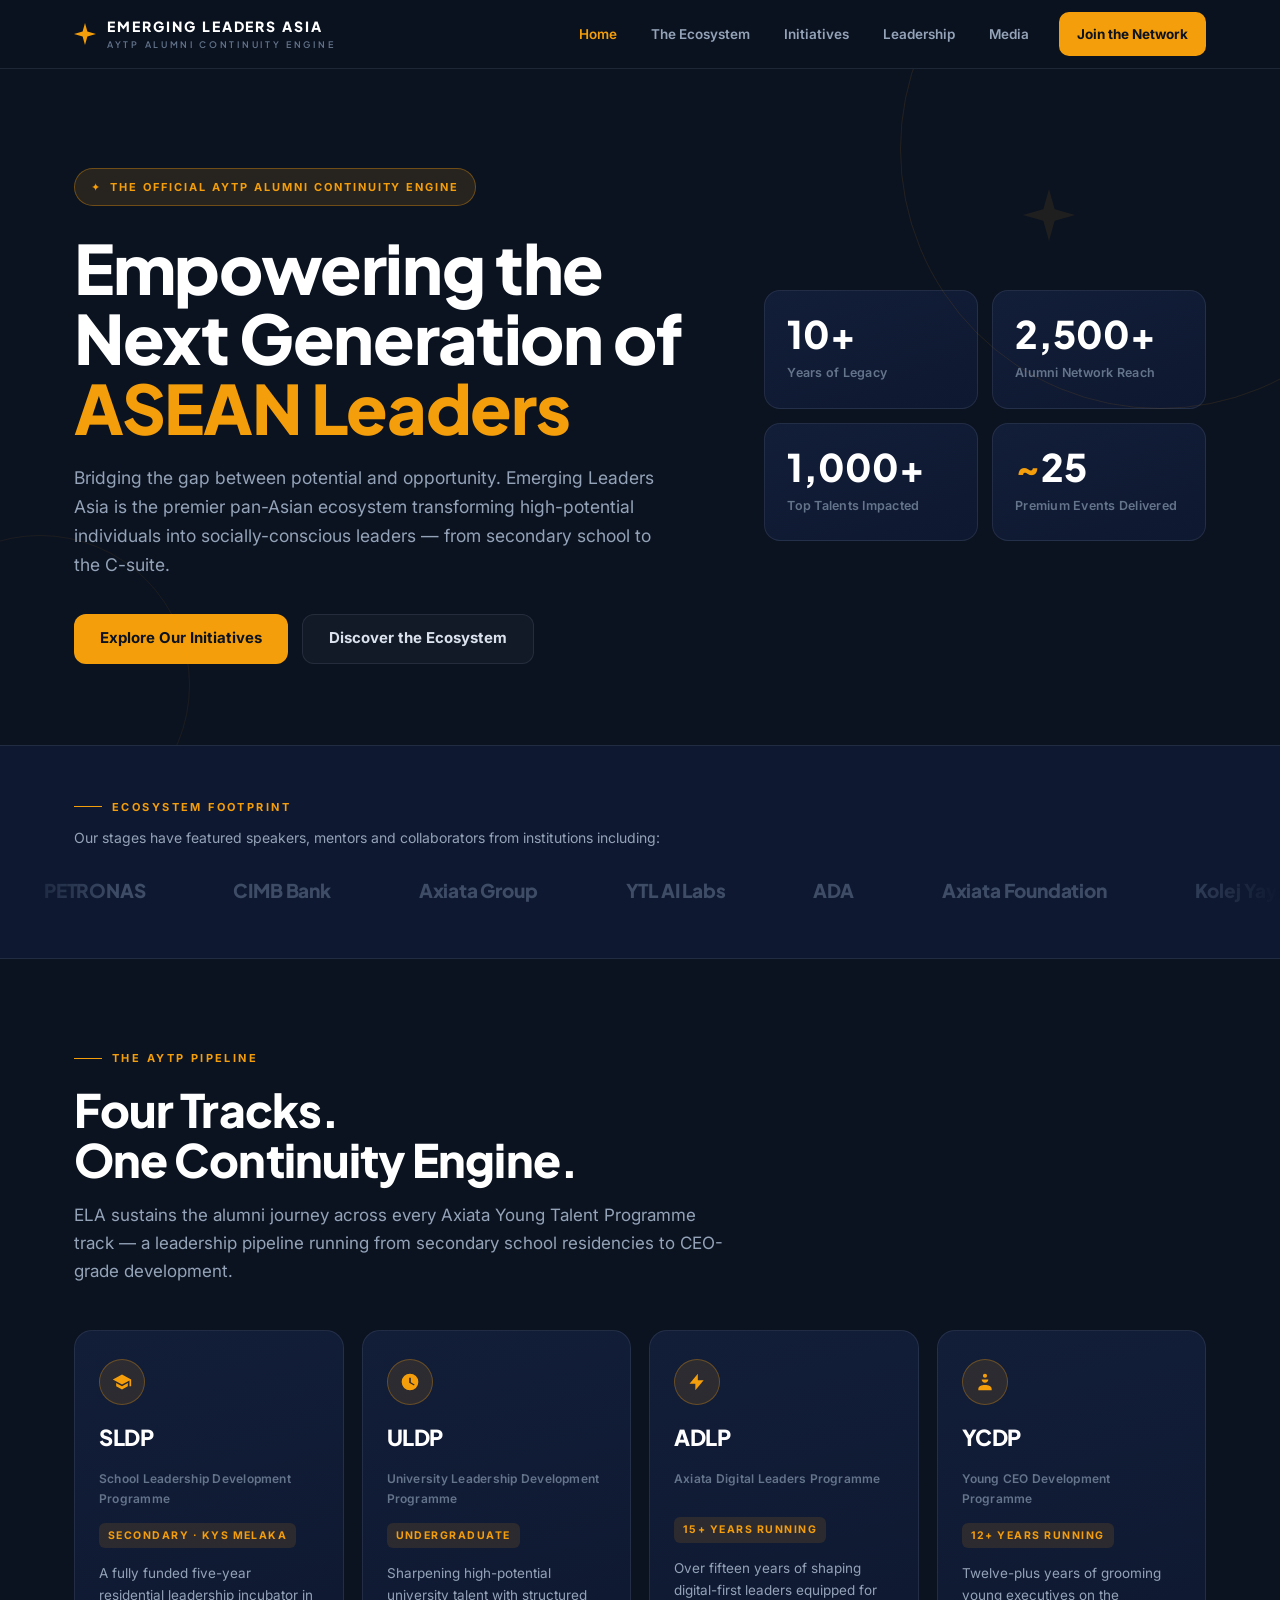
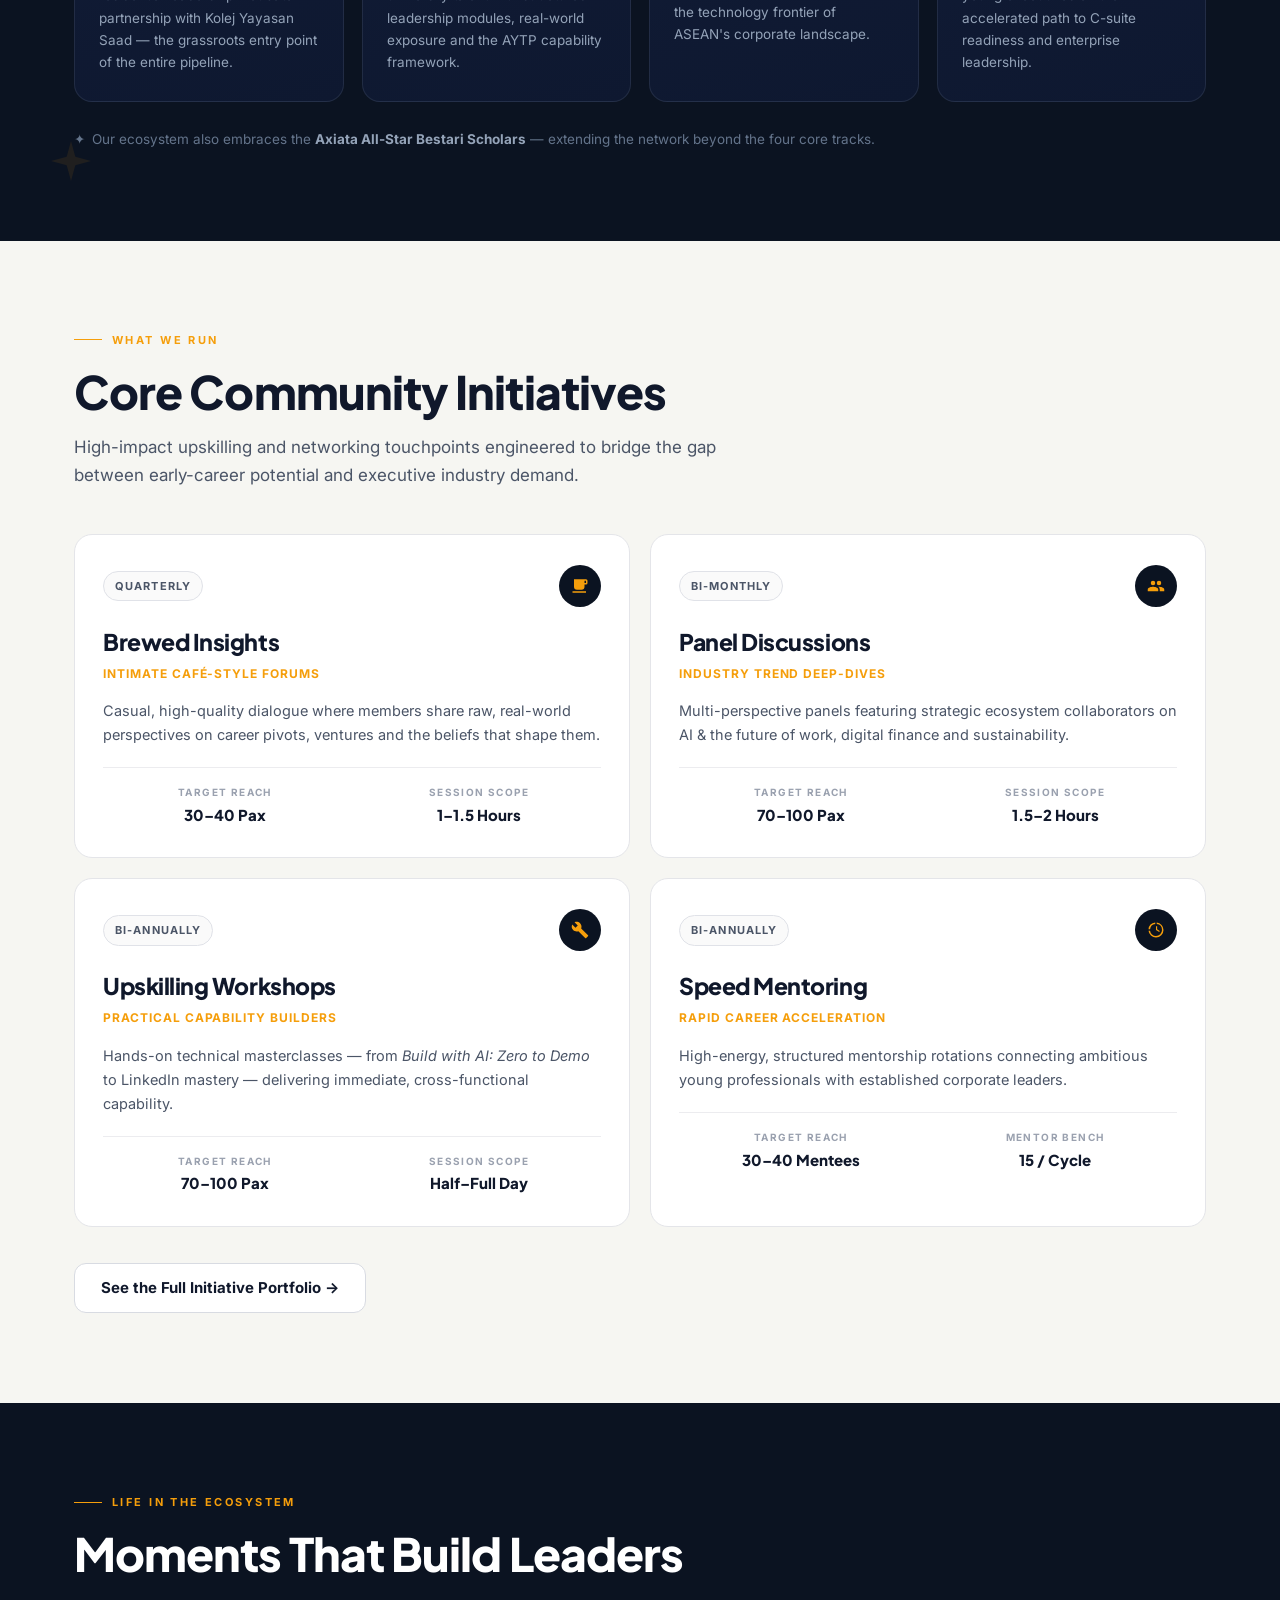
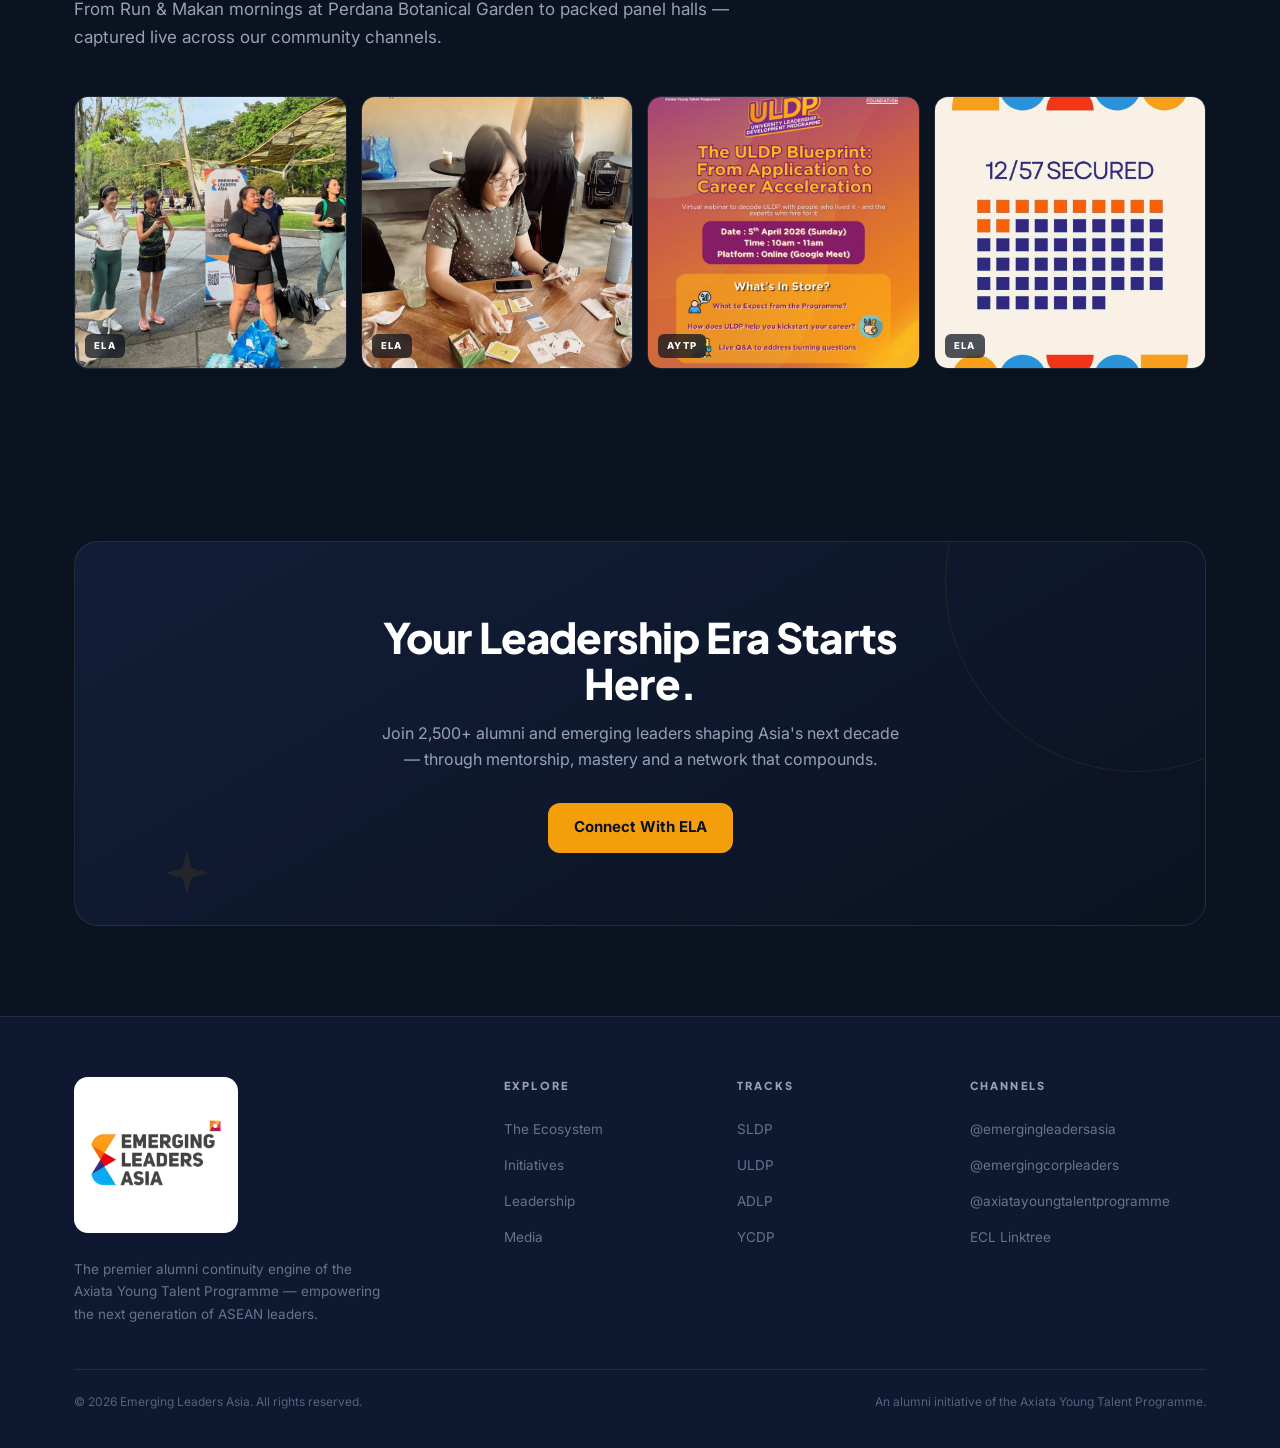
==== index.html @ 60b2c4cc "ELA official website — 5-page static build (home, ecosystem, initiatives, leadership, media) Co-Auth" ====
<!DOCTYPE html>
<html lang="en">
<head>
  <meta charset="UTF-8">
  <meta name="viewport" content="width=device-width, initial-scale=1.0">
  <title>Emerging Leaders Asia — Asia's Ecosystem for Emerging Leaders</title>
  <meta name="description" content="Emerging Leaders Asia (ELA) is the premier alumni continuity engine for the Axiata Young Talent Programme — empowering the next generation of ASEAN leaders.">
  <link rel="icon" href="data:image/svg+xml,%3Csvg xmlns='http://www.w3.org/2000/svg' viewBox='0 0 100 100'%3E%3Crect width='100' height='100' rx='20' fill='%230b1321'/%3E%3Cpath d='M50 14l9 27 27 9-27 9-9 27-9-27-27-9 27-9z' fill='%23f59e0b'/%3E%3C/svg%3E">
  <link rel="preconnect" href="https://fonts.googleapis.com">
  <link rel="preconnect" href="https://fonts.gstatic.com" crossorigin>
  <link href="https://fonts.googleapis.com/css2?family=Plus+Jakarta+Sans:wght@600;700;800&family=Inter:wght@400;500;600;700&display=swap" rel="stylesheet">
  <link rel="stylesheet" href="assets/css/main.css">
</head>
<body>

  <!-- ================= NAV ================= -->
  <header class="nav">
    <div class="shell nav-inner">
      <a class="brand" href="index.html">
        <svg class="star" width="22" height="22" viewBox="0 0 24 24" fill="currentColor" aria-hidden="true"><path d="M12 0l2.6 9.4L24 12l-9.4 2.6L12 24l-2.6-9.4L0 12l9.4-2.6z"/></svg>
        <span>EMERGING LEADERS ASIA<small>AYTP ALUMNI CONTINUITY ENGINE</small></span>
      </a>
      <button class="nav-burger" aria-label="Toggle menu" aria-expanded="false"><span></span><span></span><span></span></button>
      <nav class="nav-links" aria-label="Primary">
        <a href="index.html" class="active" aria-current="page">Home</a>
        <a href="ecosystem.html">The Ecosystem</a>
        <a href="initiatives.html">Initiatives</a>
        <a href="leadership.html">Leadership</a>
        <a href="media.html">Media</a>
        <a class="nav-cta" href="https://www.instagram.com/emergingleadersasia/" target="_blank" rel="noopener">Join the Network</a>
      </nav>
    </div>
  </header>

  <!-- ================= HERO ================= -->
  <section class="hero">
    <div class="motif-round" style="width:520px;height:520px;top:-180px;right:-140px;"></div>
    <div class="motif-round" style="width:300px;height:300px;bottom:-90px;left:-110px;border-color:rgba(245,158,11,.07);"></div>
    <svg class="motif-star" style="top:120px;right:16%;" width="52" height="52" viewBox="0 0 24 24" fill="currentColor" aria-hidden="true"><path d="M12 0l2.6 9.4L24 12l-9.4 2.6L12 24l-2.6-9.4L0 12l9.4-2.6z"/></svg>

    <div class="shell hero-grid">
      <div class="reveal">
        <span class="hero-badge">✦&ensp;The Official AYTP Alumni Continuity Engine</span>
        <h1>Empowering the Next Generation of <em>ASEAN Leaders</em></h1>
        <p>Bridging the gap between potential and opportunity. Emerging Leaders Asia is the premier pan-Asian ecosystem transforming high-potential individuals into socially-conscious leaders — from secondary school to the C-suite.</p>
        <div class="hero-actions">
          <a class="btn btn-amber" href="initiatives.html">Explore Our Initiatives</a>
          <a class="btn btn-ghost" href="ecosystem.html">Discover the Ecosystem</a>
        </div>
      </div>

      <div class="hero-metrics reveal">
        <div class="metric-card">
          <div class="num"><span data-count="10" data-suffix="+">0</span></div>
          <div class="lbl">Years of Legacy</div>
        </div>
        <div class="metric-card">
          <div class="num"><span data-count="2500" data-suffix="+">0</span></div>
          <div class="lbl">Alumni Network Reach</div>
        </div>
        <div class="metric-card">
          <div class="num"><span data-count="1000" data-suffix="+">0</span></div>
          <div class="lbl">Top Talents Impacted</div>
        </div>
        <div class="metric-card">
          <div class="num"><em>~</em><span data-count="25">0</span></div>
          <div class="lbl">Premium Events Delivered</div>
        </div>
      </div>
    </div>
  </section>

  <!-- ================= ECOSYSTEM FOOTPRINT TICKER ================= -->
  <section class="section dark-alt" style="padding:52px 0;">
    <div class="shell" style="margin-bottom:26px;">
      <div class="kicker">Ecosystem Footprint</div>
      <p style="color:var(--mist);font-size:14px;margin-top:10px;">Our stages have featured speakers, mentors and collaborators from institutions including:</p>
    </div>
    <div class="ticker-wrap" aria-hidden="true">
      <ul class="ticker-track">
        <li>PETRONAS</li><li>CIMB Bank</li><li>Axiata Group</li><li>YTL AI Labs</li><li>ADA</li><li>Axiata Foundation</li><li>Kolej Yayasan Saad</li><li>Intel</li>
      </ul>
      <ul class="ticker-track">
        <li>PETRONAS</li><li>CIMB Bank</li><li>Axiata Group</li><li>YTL AI Labs</li><li>ADA</li><li>Axiata Foundation</li><li>Kolej Yayasan Saad</li><li>Intel</li>
      </ul>
    </div>
  </section>

  <!-- ================= TRACKS ================= -->
  <section class="section" id="tracks">
    <svg class="motif-star" style="bottom:60px;left:4%;" width="40" height="40" viewBox="0 0 24 24" fill="currentColor" aria-hidden="true"><path d="M12 0l2.6 9.4L24 12l-9.4 2.6L12 24l-2.6-9.4L0 12l9.4-2.6z"/></svg>
    <div class="shell">
      <div class="section-head reveal">
        <div class="kicker">The AYTP Pipeline</div>
        <h2 class="h-section">Four Tracks.<br>One Continuity Engine.</h2>
        <p class="lede">ELA sustains the alumni journey across every Axiata Young Talent Programme track — a leadership pipeline running from secondary school residencies to CEO-grade development.</p>
      </div>

      <div class="tracks-grid">
        <a class="track-card reveal" href="ecosystem.html#sldp">
          <div class="track-icon"><svg width="20" height="20" viewBox="0 0 24 24" fill="currentColor"><path d="M12 3L1 9l11 6 9-4.91V17h2V9L12 3zM5 13.18v4L12 21l7-3.82v-4L12 17l-7-3.82z"/></svg></div>
          <h3>SLDP</h3>
          <div class="full-name">School Leadership Development Programme</div>
          <span class="tag">Secondary · KYS Melaka</span>
          <p>A fully funded five-year residential leadership incubator in partnership with Kolej Yayasan Saad — the grassroots entry point of the entire pipeline.</p>
        </a>
        <a class="track-card reveal" href="ecosystem.html#uldp">
          <div class="track-icon"><svg width="20" height="20" viewBox="0 0 24 24" fill="currentColor"><path d="M12 2a10 10 0 100 20 10 10 0 000-20zm1 5v5.25l4.5 2.67-.75 1.23L11 13V7h2z"/></svg></div>
          <h3>ULDP</h3>
          <div class="full-name">University Leadership Development Programme</div>
          <span class="tag">Undergraduate</span>
          <p>Sharpening high-potential university talent with structured leadership modules, real-world exposure and the AYTP capability framework.</p>
        </a>
        <a class="track-card reveal" href="ecosystem.html#adlp">
          <div class="track-icon"><svg width="20" height="20" viewBox="0 0 24 24" fill="currentColor"><path d="M13 2L3 14h7v8l10-12h-7l0-8z"/></svg></div>
          <h3>ADLP</h3>
          <div class="full-name">Axiata Digital Leaders Programme</div>
          <span class="tag">15+ Years Running</span>
          <p>Over fifteen years of shaping digital-first leaders equipped for the technology frontier of ASEAN's corporate landscape.</p>
        </a>
        <a class="track-card reveal" href="ecosystem.html#ycdp">
          <div class="track-icon"><svg width="20" height="20" viewBox="0 0 24 24" fill="currentColor"><path d="M12 7a2.5 2.5 0 110-5 2.5 2.5 0 010 5zM4 22v-2c0-2.8 3.6-4.5 8-4.5s8 1.7 8 4.5v2H4zm8-9c-2.2 0-4-1.8-4-4h8c0 2.2-1.8 4-4 4z"/></svg></div>
          <h3>YCDP</h3>
          <div class="full-name">Young CEO Development Programme</div>
          <span class="tag">12+ Years Running</span>
          <p>Twelve-plus years of grooming young executives on the accelerated path to C-suite readiness and enterprise leadership.</p>
        </a>
      </div>

      <p class="reveal" style="margin-top:26px;font-size:13.5px;color:var(--mist-dim);">
        ✦&ensp;Our ecosystem also embraces the <strong style="color:var(--mist);">Axiata All-Star Bestari Scholars</strong> — extending the network beyond the four core tracks.
      </p>
    </div>
  </section>

  <!-- ================= INITIATIVES PREVIEW ================= -->
  <section class="section light">
    <div class="shell">
      <div class="section-head reveal">
        <div class="kicker">What We Run</div>
        <h2 class="h-section">Core Community Initiatives</h2>
        <p class="lede">High-impact upskilling and networking touchpoints engineered to bridge the gap between early-career potential and executive industry demand.</p>
      </div>

      <div class="init-grid">
        <div class="init-card reveal">
          <div class="row">
            <span class="badge">Quarterly</span>
            <span class="init-ic"><svg width="18" height="18" viewBox="0 0 24 24" fill="currentColor"><path d="M2 21h18v-2H2v2zM20 8h-2V5h2v3zm0-5H4v10a4 4 0 004 4h6a4 4 0 004-4v-3h2a2 2 0 002-2V5a2 2 0 00-2-2z"/></svg></span>
          </div>
          <div><h3>Brewed Insights</h3><div class="tagline">Intimate Café-Style Forums</div></div>
          <p>Casual, high-quality dialogue where members share raw, real-world perspectives on career pivots, ventures and the beliefs that shape them.</p>
          <div class="stats"><div><div class="k">Target Reach</div><div class="v">30–40 Pax</div></div><div><div class="k">Session Scope</div><div class="v">1–1.5 Hours</div></div></div>
        </div>

        <div class="init-card reveal">
          <div class="row">
            <span class="badge">Bi-Monthly</span>
            <span class="init-ic"><svg width="18" height="18" viewBox="0 0 24 24" fill="currentColor"><path d="M16 11a3 3 0 100-6 3 3 0 000 6zm-8 0a3 3 0 100-6 3 3 0 000 6zm0 2c-2.33 0-7 1.17-7 3.5V19h14v-2.5c0-2.33-4.67-3.5-7-3.5zm8 0c-.29 0-.62.02-.97.05A4.22 4.22 0 0117 16.5V19h6v-2.5c0-2.33-4.67-3.5-7-3.5z"/></svg></span>
          </div>
          <div><h3>Panel Discussions</h3><div class="tagline">Industry Trend Deep-Dives</div></div>
          <p>Multi-perspective panels featuring strategic ecosystem collaborators on AI &amp; the future of work, digital finance and sustainability.</p>
          <div class="stats"><div><div class="k">Target Reach</div><div class="v">70–100 Pax</div></div><div><div class="k">Session Scope</div><div class="v">1.5–2 Hours</div></div></div>
        </div>

        <div class="init-card reveal">
          <div class="row">
            <span class="badge">Bi-Annually</span>
            <span class="init-ic"><svg width="18" height="18" viewBox="0 0 24 24" fill="currentColor"><path d="M22.7 19l-9.1-9.1c.9-2.3.4-5-1.5-6.9-2-2-5-2.4-7.4-1.3L9 6 6 9 1.6 4.7C.4 7.1.9 10.1 2.9 12.1c1.9 1.9 4.6 2.4 6.9 1.5l9.1 9.1c.4.4 1 .4 1.4 0l2.3-2.3c.5-.4.5-1.1.1-1.4z"/></svg></span>
          </div>
          <div><h3>Upskilling Workshops</h3><div class="tagline">Practical Capability Builders</div></div>
          <p>Hands-on technical masterclasses — from <em>Build with AI: Zero to Demo</em> to LinkedIn mastery — delivering immediate, cross-functional capability.</p>
          <div class="stats"><div><div class="k">Target Reach</div><div class="v">70–100 Pax</div></div><div><div class="k">Session Scope</div><div class="v">Half–Full Day</div></div></div>
        </div>

        <div class="init-card reveal">
          <div class="row">
            <span class="badge">Bi-Annually</span>
            <span class="init-ic"><svg width="18" height="18" viewBox="0 0 24 24" fill="currentColor"><path d="M13 2.05v2.02A8 8 0 0120 12a8 8 0 01-8 8 8 8 0 01-7.95-7H2.03A10 10 0 0012 22a10 10 0 0010-10 10 10 0 00-9-9.95zM11 2.05A10 10 0 002.05 11H4.07A8 8 0 0111 4.07V2.05zM12 7v5l4.25 2.52.77-1.28-3.52-2.09V7H12z"/></svg></span>
          </div>
          <div><h3>Speed Mentoring</h3><div class="tagline">Rapid Career Acceleration</div></div>
          <p>High-energy, structured mentorship rotations connecting ambitious young professionals with established corporate leaders.</p>
          <div class="stats"><div><div class="k">Target Reach</div><div class="v">30–40 Mentees</div></div><div><div class="k">Mentor Bench</div><div class="v">15 / Cycle</div></div></div>
        </div>
      </div>

      <div class="reveal" style="margin-top:36px;">
        <a class="btn btn-ghost" href="initiatives.html">See the Full Initiative Portfolio →</a>
      </div>
    </div>
  </section>

  <!-- ================= LIFE AT ELA / PHOTO STRIP ================= -->
  <section class="section">
    <div class="shell">
      <div class="section-head reveal">
        <div class="kicker">Life in the Ecosystem</div>
        <h2 class="h-section">Moments That Build Leaders</h2>
        <p class="lede">From Run &amp; Makan mornings at Perdana Botanical Garden to packed panel halls — captured live across our community channels.</p>
      </div>
      <div class="photo-grid reveal">
        <button class="photo-cell" onclick="ELA.openPhoto('assets/img/gallery/p02_ela.jpg','ELA Run & Makan at Perdana Botanical Garden, KL')"><img loading="lazy" src="assets/img/gallery/p02_ela.jpg" alt="ELA Run and Makan community event"><span class="ch">ELA</span></button>
        <button class="photo-cell" onclick="ELA.openPhoto('assets/img/gallery/p00_ela.jpg','Brewed Insights — café-style community forum')"><img loading="lazy" src="assets/img/gallery/p00_ela.jpg" alt="ELA community forum"><span class="ch">ELA</span></button>
        <button class="photo-cell" onclick="ELA.openPhoto('assets/img/gallery/p03_aytp.jpg','Axiata Young Talent Programme')"><img loading="lazy" src="assets/img/gallery/p03_aytp.jpg" alt="Axiata Young Talent Programme"><span class="ch">AYTP</span></button>
        <button class="photo-cell" onclick="ELA.openPhoto('assets/img/gallery/p07_ela.jpg','ELA committee recruitment')"><img loading="lazy" src="assets/img/gallery/p07_ela.jpg" alt="ELA committee recruitment"><span class="ch">ELA</span></button>
      </div>
      <div class="reveal" style="margin-top:32px;">
        <a class="btn btn-amber" href="media.html">Open the Media Gallery</a>
      </div>
    </div>
  </section>

  <!-- ================= CTA ================= -->
  <section class="section" style="padding-top:0;">
    <div class="shell">
      <div class="cta-band reveal">
        <div class="motif-round" style="width:380px;height:380px;top:-150px;right:-120px;"></div>
        <svg class="motif-star" style="bottom:30px;left:8%;" width="44" height="44" viewBox="0 0 24 24" fill="currentColor" aria-hidden="true"><path d="M12 0l2.6 9.4L24 12l-9.4 2.6L12 24l-2.6-9.4L0 12l9.4-2.6z"/></svg>
        <h2>Your Leadership Era Starts Here.</h2>
        <p>Join 2,500+ alumni and emerging leaders shaping Asia's next decade — through mentorship, mastery and a network that compounds.</p>
        <a class="btn btn-amber" href="https://www.instagram.com/emergingleadersasia/" target="_blank" rel="noopener">Connect With ELA</a>
      </div>
    </div>
  </section>

  <!-- ================= FOOTER ================= -->
  <footer class="footer">
    <div class="shell">
      <div class="footer-grid">
        <div>
          <span class="logo-chip"><img src="assets/img/ELA-Logo.png" alt="Emerging Leaders Asia logo"></span>
          <p>The premier alumni continuity engine of the Axiata Young Talent Programme — empowering the next generation of ASEAN leaders.</p>
        </div>
        <div>
          <h4>Explore</h4>
          <ul>
            <li><a href="ecosystem.html">The Ecosystem</a></li>
            <li><a href="initiatives.html">Initiatives</a></li>
            <li><a href="leadership.html">Leadership</a></li>
            <li><a href="media.html">Media</a></li>
          </ul>
        </div>
        <div>
          <h4>Tracks</h4>
          <ul>
            <li><a href="ecosystem.html#sldp">SLDP</a></li>
            <li><a href="ecosystem.html#uldp">ULDP</a></li>
            <li><a href="ecosystem.html#adlp">ADLP</a></li>
            <li><a href="ecosystem.html#ycdp">YCDP</a></li>
          </ul>
        </div>
        <div>
          <h4>Channels</h4>
          <ul>
            <li><a href="https://www.instagram.com/emergingleadersasia/" target="_blank" rel="noopener">@emergingleadersasia</a></li>
            <li><a href="https://www.instagram.com/emergingcorpleaders/" target="_blank" rel="noopener">@emergingcorpleaders</a></li>
            <li><a href="https://www.instagram.com/axiatayoungtalentprogramme/" target="_blank" rel="noopener">@axiatayoungtalentprogramme</a></li>
            <li><a href="https://linktr.ee/emergingcorpleaders" target="_blank" rel="noopener">ECL Linktree</a></li>
          </ul>
        </div>
      </div>
      <div class="footer-bottom">
        <span>© 2026 Emerging Leaders Asia. All rights reserved.</span>
        <span>An alumni initiative of the Axiata Young Talent Programme.</span>
      </div>
    </div>
  </footer>

  <script src="assets/js/main.js"></script>
</body>
</html>
---- assets/css/main.css ----
/* ============================================================
   ELA — Emerging Leaders Asia · Design System
   Swiss Minimalist · Deep Navy #0b1321 · Operational Amber #f59e0b
   ============================================================ */

:root {
  --navy: #0b1321;
  --navy-850: #0e1830;
  --navy-800: #121d38;
  --navy-700: #1b2947;
  --navy-line: rgba(148, 163, 184, 0.14);
  --amber: #f59e0b;
  --amber-soft: rgba(245, 158, 11, 0.12);
  --paper: #f6f6f2;
  --white: #ffffff;
  --ink: #10182b;
  --ink-soft: #4b5567;
  --mist: #94a3b8;
  --mist-dim: #64748b;
  --font-display: "Plus Jakarta Sans", "Inter", system-ui, sans-serif;
  --font-body: "Inter", system-ui, -apple-system, sans-serif;
  --ease: cubic-bezier(0.22, 1, 0.36, 1);
  --shell: 1180px;
}

* { margin: 0; padding: 0; box-sizing: border-box; }

html { scroll-behavior: smooth; }

body {
  font-family: var(--font-body);
  background: var(--navy);
  color: #e6eaf2;
  font-size: 16px;
  line-height: 1.65;
  -webkit-font-smoothing: antialiased;
  overflow-x: hidden;
}

img, video { max-width: 100%; display: block; }
a { color: inherit; text-decoration: none; }
ul { list-style: none; }
button { font: inherit; cursor: pointer; border: none; background: none; color: inherit; }

::selection { background: var(--amber); color: var(--navy); }

.shell { max-width: var(--shell); margin: 0 auto; padding: 0 24px; }

/* ---------- typography ---------- */
h1, h2, h3, h4 { font-family: var(--font-display); letter-spacing: -0.02em; }

.kicker {
  font-size: 11px;
  font-weight: 700;
  letter-spacing: 0.22em;
  text-transform: uppercase;
  color: var(--amber);
  display: flex;
  align-items: center;
  gap: 10px;
}
.kicker::before { content: ""; width: 28px; height: 1px; background: var(--amber); }

.h-section {
  font-size: clamp(30px, 4.4vw, 46px);
  font-weight: 800;
  line-height: 1.08;
  color: var(--white);
  margin: 18px 0 16px;
}
.light .h-section { color: var(--ink); }

.lede { color: var(--mist); font-size: 17px; max-width: 60ch; }
.light .lede { color: var(--ink-soft); }

/* ---------- nav ---------- */
.nav {
  position: sticky;
  top: 0;
  z-index: 60;
  background: rgba(11, 19, 33, 0.86);
  backdrop-filter: blur(14px);
  -webkit-backdrop-filter: blur(14px);
  border-bottom: 1px solid var(--navy-line);
}
.nav-inner {
  display: flex;
  align-items: center;
  justify-content: space-between;
  min-height: 68px;
  gap: 24px;
}
.brand {
  display: flex;
  align-items: center;
  gap: 11px;
  min-height: 44px;
  font-family: var(--font-display);
  font-weight: 800;
  font-size: 14px;
  letter-spacing: 0.14em;
  color: var(--white);
}
.brand .star { color: var(--amber); flex-shrink: 0; }
.brand small {
  display: block;
  font-weight: 600;
  font-size: 9px;
  letter-spacing: 0.3em;
  color: var(--mist-dim);
}

.nav-links { display: flex; align-items: center; gap: 6px; }
.nav-links a {
  display: inline-flex;
  align-items: center;
  min-height: 44px;
  padding: 0 14px;
  font-size: 13.5px;
  font-weight: 600;
  color: var(--mist);
  border-radius: 8px;
  transition: color 0.25s var(--ease), background 0.25s var(--ease);
}
.nav-links a:hover { color: var(--white); background: rgba(255, 255, 255, 0.05); }
.nav-links a.active { color: var(--amber); }
.nav-links a.nav-cta {
  margin-left: 10px;
  background: var(--amber);
  color: var(--navy);
  font-weight: 700;
  padding: 0 18px;
  border-radius: 10px;
}
.nav-links a.nav-cta:hover { background: #fbb034; color: var(--navy); }

.nav-burger {
  display: none;
  flex-direction: column;
  justify-content: center;
  gap: 5px;
  width: 44px;
  height: 44px;
  align-items: center;
}
.nav-burger span { width: 20px; height: 2px; background: var(--white); transition: transform 0.3s var(--ease), opacity 0.3s; }

@media (max-width: 900px) {
  .nav-burger { display: flex; }
  .nav-links {
    position: absolute;
    top: 100%;
    left: 0;
    right: 0;
    flex-direction: column;
    align-items: stretch;
    background: var(--navy-850);
    border-bottom: 1px solid var(--navy-line);
    padding: 12px 24px 20px;
    display: none;
  }
  .nav-links.open { display: flex; }
  .nav-links a { min-height: 48px; }
  .nav-links a.nav-cta { margin: 8px 0 0; justify-content: center; }
}

/* ---------- hero ---------- */
.hero {
  position: relative;
  padding: clamp(72px, 11vh, 130px) 0 clamp(56px, 9vh, 110px);
  overflow: hidden;
}
.hero-grid {
  display: grid;
  grid-template-columns: minmax(0, 7fr) minmax(0, 5fr);
  gap: clamp(32px, 6vw, 72px);
  align-items: center;
}
@media (max-width: 900px) { .hero-grid { grid-template-columns: 1fr; } }

.hero-badge {
  display: inline-flex;
  align-items: center;
  gap: 8px;
  border: 1px solid rgba(245, 158, 11, 0.35);
  background: var(--amber-soft);
  color: var(--amber);
  font-size: 11px;
  font-weight: 700;
  letter-spacing: 0.18em;
  text-transform: uppercase;
  padding: 9px 16px;
  border-radius: 999px;
}

.hero h1 {
  font-size: clamp(38px, 6vw, 68px);
  font-weight: 800;
  line-height: 1.03;
  color: var(--white);
  margin: 26px 0 22px;
}
.hero h1 em { font-style: normal; color: var(--amber); }

.hero p { color: var(--mist); font-size: 17.5px; max-width: 54ch; }

.hero-actions { display: flex; flex-wrap: wrap; gap: 14px; margin-top: 34px; }

.btn {
  display: inline-flex;
  align-items: center;
  justify-content: center;
  gap: 8px;
  min-height: 50px;
  padding: 0 26px;
  border-radius: 12px;
  font-weight: 700;
  font-size: 15px;
  transition: transform 0.3s var(--ease), background 0.3s var(--ease), border-color 0.3s var(--ease);
}
.btn:hover { transform: translateY(-2px); }
.btn-amber { background: var(--amber); color: var(--navy); }
.btn-amber:hover { background: #fbb034; }
.btn-ghost { border: 1px solid var(--navy-line); color: #dbe2ee; background: rgba(255, 255, 255, 0.03); }
.btn-ghost:hover { border-color: rgba(245, 158, 11, 0.5); color: var(--white); }
.light .btn-ghost { border-color: #d8dbe2; color: var(--ink); background: var(--white); }

/* hero metrics panel */
.hero-metrics { display: grid; grid-template-columns: 1fr 1fr; gap: 14px; }
.metric-card {
  background: linear-gradient(160deg, var(--navy-800), var(--navy-850));
  border: 1px solid var(--navy-line);
  border-radius: 16px;
  padding: 24px 22px;
  transition: border-color 0.35s var(--ease), transform 0.35s var(--ease);
}
.metric-card:hover { border-color: rgba(245, 158, 11, 0.45); transform: translateY(-3px); }
.metric-card .num {
  font-family: var(--font-display);
  font-size: clamp(28px, 3vw, 38px);
  font-weight: 800;
  color: var(--white);
  line-height: 1;
}
.metric-card .num em { font-style: normal; color: var(--amber); }
.metric-card .lbl { font-size: 12.5px; font-weight: 600; color: var(--mist-dim); margin-top: 10px; letter-spacing: 0.02em; }

/* watermark motifs */
.motif-round {
  position: absolute;
  border-radius: 50%;
  border: 1px solid rgba(245, 158, 11, 0.1);
  pointer-events: none;
}
.motif-star { position: absolute; color: rgba(245, 158, 11, 0.09); pointer-events: none; }

/* ---------- sections ---------- */
.section { position: relative; padding: clamp(64px, 10vh, 112px) 0; }
.section.dark-alt { background: var(--navy-850); border-top: 1px solid var(--navy-line); border-bottom: 1px solid var(--navy-line); }
.section.light { background: var(--paper); color: var(--ink); }

.section-head { max-width: 720px; margin-bottom: clamp(36px, 5vh, 56px); }
.section-head.center { margin-left: auto; margin-right: auto; text-align: center; }
.section-head.center .kicker { justify-content: center; }

/* ---------- track cards ---------- */
.tracks-grid {
  display: grid;
  grid-template-columns: repeat(4, 1fr);
  gap: 18px;
}
@media (max-width: 1000px) { .tracks-grid { grid-template-columns: repeat(2, 1fr); } }
@media (max-width: 560px) { .tracks-grid { grid-template-columns: 1fr; } }

.track-card {
  position: relative;
  background: linear-gradient(165deg, var(--navy-800), var(--navy-850));
  border: 1px solid var(--navy-line);
  border-radius: 18px;
  padding: 28px 24px;
  display: flex;
  flex-direction: column;
  gap: 14px;
  transition: border-color 0.35s var(--ease), transform 0.35s var(--ease);
  overflow: hidden;
}
.track-card:hover { border-color: rgba(245, 158, 11, 0.5); transform: translateY(-4px); }
.track-icon {
  width: 46px;
  height: 46px;
  border-radius: 50%;
  display: grid;
  place-items: center;
  background: var(--amber-soft);
  border: 1px solid rgba(245, 158, 11, 0.3);
  color: var(--amber);
}
.track-card h3 { font-size: 22px; font-weight: 800; color: var(--white); }
.track-card .tag {
  display: inline-block;
  align-self: flex-start;
  font-size: 10.5px;
  font-weight: 700;
  letter-spacing: 0.14em;
  text-transform: uppercase;
  color: var(--amber);
  background: var(--amber-soft);
  border-radius: 6px;
  padding: 4px 9px;
}
.track-card p { font-size: 13.5px; color: var(--mist); }
.track-card .full-name { font-size: 12px; font-weight: 600; color: var(--mist-dim); letter-spacing: 0.02em; min-height: 34px; }

/* ---------- initiative cards ---------- */
.init-grid { display: grid; grid-template-columns: repeat(2, 1fr); gap: 20px; }
@media (max-width: 820px) { .init-grid { grid-template-columns: 1fr; } }

.init-card {
  background: var(--white);
  border: 1px solid #e4e5e9;
  border-radius: 18px;
  padding: 30px 28px;
  display: flex;
  flex-direction: column;
  gap: 16px;
  transition: transform 0.35s var(--ease), box-shadow 0.35s var(--ease);
}
.init-card:hover { transform: translateY(-4px); box-shadow: 0 20px 44px -20px rgba(11, 19, 33, 0.24); }
.init-card .row { display: flex; align-items: center; justify-content: space-between; gap: 12px; }
.init-card .badge {
  font-size: 11px;
  font-weight: 700;
  letter-spacing: 0.1em;
  text-transform: uppercase;
  color: var(--ink-soft);
  border: 1px solid #e0e2e8;
  background: #fafafa;
  padding: 5px 11px;
  border-radius: 999px;
}
.init-card .init-ic {
  width: 42px;
  height: 42px;
  border-radius: 50%;
  display: grid;
  place-items: center;
  background: var(--navy);
  color: var(--amber);
  transition: background 0.3s var(--ease);
}
.init-card h3 { font-size: 23px; font-weight: 800; color: var(--ink); }
.init-card .tagline { font-size: 12px; font-weight: 700; letter-spacing: 0.08em; text-transform: uppercase; color: var(--amber); margin-top: 3px; }
.init-card > p { font-size: 14.5px; color: var(--ink-soft); }
.init-card .topics { display: flex; flex-direction: column; gap: 8px; }
.init-card .topics li { display: flex; gap: 10px; font-size: 13.5px; color: var(--ink); font-weight: 500; }
.init-card .topics li::before { content: "✦"; color: var(--amber); font-size: 11px; margin-top: 2px; }
.init-card .stats { display: grid; grid-template-columns: 1fr 1fr; gap: 10px; border-top: 1px solid #ececef; padding-top: 16px; margin-top: 4px; }
.init-card .stats div { text-align: center; }
.init-card .stats .k { font-size: 10px; font-weight: 700; letter-spacing: 0.14em; text-transform: uppercase; color: #9aa1af; }
.init-card .stats .v { font-family: var(--font-display); font-weight: 800; color: var(--ink); font-size: 15px; margin-top: 2px; }

/* ---------- partner ticker ---------- */
.ticker-wrap {
  overflow: hidden;
  -webkit-mask-image: linear-gradient(to right, transparent 0, #000 120px, #000 calc(100% - 120px), transparent 100%);
  mask-image: linear-gradient(to right, transparent 0, #000 120px, #000 calc(100% - 120px), transparent 100%);
  display: flex;
}
.ticker-track {
  display: flex;
  align-items: center;
  flex-shrink: 0;
  animation: ticker 32s linear infinite;
}
.ticker-track li {
  margin: 0 44px;
  font-family: var(--font-display);
  font-size: 19px;
  font-weight: 800;
  letter-spacing: -0.01em;
  color: #3e4c66;
  white-space: nowrap;
  transition: color 0.3s var(--ease);
  cursor: default;
}
.ticker-track li:hover { color: var(--amber); }
@keyframes ticker { to { transform: translateX(-100%); } }
@media (prefers-reduced-motion: reduce) {
  .ticker-track { animation: none; }
  html { scroll-behavior: auto; }
}

/* ---------- leadership ---------- */
.tabs { display: flex; flex-wrap: wrap; gap: 10px; margin: 30px 0 36px; }
.tab-btn {
  min-height: 44px;
  padding: 0 20px;
  border-radius: 999px;
  border: 1px solid #dcdee4;
  background: var(--white);
  color: var(--ink-soft);
  font-size: 13.5px;
  font-weight: 600;
  transition: all 0.28s var(--ease);
}
.tab-btn:hover { border-color: var(--navy); color: var(--ink); }
.tab-btn.active { background: var(--navy); border-color: var(--navy); color: var(--white); }

.people-grid { display: grid; grid-template-columns: repeat(4, 1fr); gap: 16px; }
@media (max-width: 1000px) { .people-grid { grid-template-columns: repeat(3, 1fr); } }
@media (max-width: 760px) { .people-grid { grid-template-columns: repeat(2, 1fr); } }
@media (max-width: 480px) { .people-grid { grid-template-columns: 1fr; } }

.person-card {
  background: var(--white);
  border: 1px solid #e4e5e9;
  border-radius: 16px;
  padding: 22px 20px;
  transition: transform 0.3s var(--ease), box-shadow 0.3s var(--ease);
}
.person-card:hover { transform: translateY(-3px); box-shadow: 0 16px 34px -18px rgba(11, 19, 33, 0.25); }
.person-card .avatar {
  width: 52px;
  height: 52px;
  border-radius: 50%;
  display: grid;
  place-items: center;
  font-family: var(--font-display);
  font-weight: 800;
  font-size: 19px;
  color: var(--amber);
  background: var(--navy);
  margin-bottom: 16px;
}
.person-card h3 { font-size: 16.5px; font-weight: 800; color: var(--ink); }
.person-card .role { font-size: 13px; font-weight: 600; color: var(--amber); margin-top: 2px; }
.person-card .team {
  font-size: 10.5px;
  font-weight: 700;
  letter-spacing: 0.12em;
  text-transform: uppercase;
  color: #a0a6b3;
  border-top: 1px solid #efeff2;
  margin-top: 14px;
  padding-top: 12px;
}

/* ---------- media / video showcase ---------- */
.filter-bar { display: flex; flex-wrap: wrap; gap: 10px; margin-bottom: 34px; }
.filter-btn {
  min-height: 44px;
  padding: 0 20px;
  border-radius: 999px;
  border: 1px solid var(--navy-line);
  color: var(--mist);
  font-size: 13px;
  font-weight: 700;
  letter-spacing: 0.06em;
  transition: all 0.28s var(--ease);
}
.filter-btn:hover { color: var(--white); border-color: rgba(245, 158, 11, 0.4); }
.filter-btn.active { background: var(--amber); border-color: var(--amber); color: var(--navy); }

.video-grid { display: grid; grid-template-columns: repeat(3, 1fr); gap: 18px; }
@media (max-width: 960px) { .video-grid { grid-template-columns: repeat(2, 1fr); } }
@media (max-width: 600px) { .video-grid { grid-template-columns: 1fr; } }

.video-tile {
  position: relative;
  border-radius: 16px;
  overflow: hidden;
  background: var(--navy-800);
  border: 1px solid var(--navy-line);
  cursor: pointer;
  transition: transform 0.35s var(--ease), border-color 0.35s var(--ease);
  text-align: left;
  padding: 0;
  display: block;
  width: 100%;
}
.video-tile:hover { transform: translateY(-4px); border-color: rgba(245, 158, 11, 0.5); }
.video-tile .thumb { position: relative; aspect-ratio: 4 / 5; overflow: hidden; }
.video-tile .thumb img { width: 100%; height: 100%; object-fit: cover; transition: transform 0.6s var(--ease); }
.video-tile:hover .thumb img { transform: scale(1.045); }
.video-tile .play {
  position: absolute;
  inset: 0;
  display: grid;
  place-items: center;
  background: linear-gradient(180deg, transparent 40%, rgba(11, 19, 33, 0.86));
}
.video-tile .play .ring {
  width: 58px;
  height: 58px;
  border-radius: 50%;
  display: grid;
  place-items: center;
  background: rgba(245, 158, 11, 0.94);
  color: var(--navy);
  transition: transform 0.3s var(--ease);
}
.video-tile:hover .play .ring { transform: scale(1.1); }
.video-tile .meta { padding: 15px 16px 17px; }
.video-tile .meta .chan {
  font-size: 10px;
  font-weight: 800;
  letter-spacing: 0.16em;
  color: var(--amber);
  text-transform: uppercase;
}
.video-tile .meta .cap { font-size: 13px; color: #cfd6e2; margin-top: 6px; line-height: 1.5; display: -webkit-box; -webkit-line-clamp: 2; -webkit-box-orient: vertical; overflow: hidden; }
.video-tile .meta .date { font-size: 11.5px; color: var(--mist-dim); margin-top: 8px; }

/* lightbox */
.lightbox {
  position: fixed;
  inset: 0;
  z-index: 100;
  background: rgba(7, 12, 22, 0.93);
  display: none;
  align-items: center;
  justify-content: center;
  padding: 4vh 4vw;
}
.lightbox.open { display: flex; }
.lightbox video { max-height: 84vh; max-width: min(92vw, 560px); border-radius: 14px; background: #000; }
.lightbox img { max-height: 84vh; max-width: 92vw; border-radius: 14px; }
.lightbox .close {
  position: absolute;
  top: 20px;
  right: 20px;
  width: 48px;
  height: 48px;
  border-radius: 50%;
  background: rgba(255, 255, 255, 0.08);
  color: var(--white);
  font-size: 22px;
  display: grid;
  place-items: center;
  transition: background 0.25s var(--ease);
}
.lightbox .close:hover { background: var(--amber); color: var(--navy); }
.lightbox .lb-cap {
  position: absolute;
  bottom: 18px;
  left: 50%;
  transform: translateX(-50%);
  max-width: min(680px, 88vw);
  text-align: center;
  color: var(--mist);
  font-size: 13px;
}

/* photo gallery */
.photo-grid { display: grid; grid-template-columns: repeat(4, 1fr); gap: 14px; }
@media (max-width: 1000px) { .photo-grid { grid-template-columns: repeat(3, 1fr); } }
@media (max-width: 700px) { .photo-grid { grid-template-columns: repeat(2, 1fr); } }
.photo-cell {
  position: relative;
  border-radius: 14px;
  overflow: hidden;
  aspect-ratio: 1;
  border: 1px solid var(--navy-line);
  cursor: pointer;
  padding: 0;
  display: block;
  width: 100%;
}
.photo-cell img { width: 100%; height: 100%; object-fit: cover; transition: transform 0.55s var(--ease); }
.photo-cell:hover img { transform: scale(1.06); }
.photo-cell .ch {
  position: absolute;
  bottom: 10px;
  left: 10px;
  font-size: 9.5px;
  font-weight: 800;
  letter-spacing: 0.14em;
  color: var(--white);
  background: rgba(11, 19, 33, 0.72);
  padding: 4px 9px;
  border-radius: 6px;
  backdrop-filter: blur(4px);
}

/* ---------- ecosystem page ---------- */
.pipeline { display: grid; grid-template-columns: repeat(3, 1fr); gap: 18px; counter-reset: step; }
@media (max-width: 860px) { .pipeline { grid-template-columns: 1fr; } }
.pipeline-step {
  background: var(--white);
  border: 1px solid #e4e5e9;
  border-radius: 16px;
  padding: 26px 24px;
  counter-increment: step;
}
.pipeline-step::before {
  content: "0" counter(step);
  font-family: var(--font-display);
  font-size: 30px;
  font-weight: 800;
  color: var(--amber);
  display: block;
  margin-bottom: 12px;
}
.pipeline-step h4 { font-size: 17px; color: var(--ink); font-weight: 800; }
.pipeline-step p { font-size: 13.5px; color: var(--ink-soft); margin-top: 8px; }

.feature-split {
  display: grid;
  grid-template-columns: minmax(0, 5fr) minmax(0, 7fr);
  gap: clamp(28px, 5vw, 64px);
  align-items: start;
}
@media (max-width: 900px) { .feature-split { grid-template-columns: 1fr; } }

.check-list { display: flex; flex-direction: column; gap: 14px; }
.check-list li { display: flex; gap: 14px; align-items: flex-start; }
.check-list .ck {
  flex-shrink: 0;
  width: 26px;
  height: 26px;
  border-radius: 50%;
  display: grid;
  place-items: center;
  background: var(--amber-soft);
  color: var(--amber);
  font-size: 12px;
  margin-top: 2px;
}
.light .check-list .ck { background: var(--navy); }
.check-list b { display: block; color: var(--white); font-size: 15px; }
.light .check-list b { color: var(--ink); }
.check-list span.d { font-size: 13.5px; color: var(--mist); }
.light .check-list span.d { color: var(--ink-soft); }

/* ---------- CTA band ---------- */
.cta-band {
  position: relative;
  overflow: hidden;
  background: linear-gradient(150deg, var(--navy-800), var(--navy));
  border: 1px solid var(--navy-line);
  border-radius: 24px;
  padding: clamp(40px, 7vw, 72px);
  text-align: center;
}
.cta-band h2 { font-size: clamp(28px, 4vw, 42px); font-weight: 800; color: var(--white); max-width: 20ch; margin: 0 auto 14px; line-height: 1.1; }
.cta-band p { color: var(--mist); max-width: 52ch; margin: 0 auto 30px; }

/* ---------- footer ---------- */
.footer { border-top: 1px solid var(--navy-line); background: var(--navy-850); padding: 60px 0 36px; }
.footer-grid { display: grid; grid-template-columns: 2fr 1fr 1fr 1.2fr; gap: 36px; }
@media (max-width: 860px) { .footer-grid { grid-template-columns: 1fr 1fr; } }
@media (max-width: 520px) { .footer-grid { grid-template-columns: 1fr; } }
.footer .logo-chip {
  display: inline-block;
  background: var(--white);
  border-radius: 14px;
  padding: 12px 16px;
  margin-bottom: 18px;
}
.footer .logo-chip img { width: 132px; }
.footer p { font-size: 13.5px; color: var(--mist-dim); max-width: 34ch; }
.footer h4 { font-size: 11px; font-weight: 800; letter-spacing: 0.2em; text-transform: uppercase; color: var(--mist); margin-bottom: 16px; }
.footer li a {
  display: inline-flex;
  align-items: center;
  min-height: 36px;
  font-size: 13.5px;
  color: var(--mist-dim);
  transition: color 0.25s var(--ease);
}
.footer li a:hover { color: var(--amber); }
.footer-bottom {
  border-top: 1px solid var(--navy-line);
  margin-top: 44px;
  padding-top: 22px;
  display: flex;
  flex-wrap: wrap;
  gap: 12px;
  justify-content: space-between;
  font-size: 12px;
  color: #55627a;
}

/* ---------- page hero (inner pages) ---------- */
.page-hero { position: relative; padding: clamp(60px, 9vh, 100px) 0 clamp(40px, 6vh, 70px); overflow: hidden; }
.page-hero h1 { font-size: clamp(34px, 5vw, 56px); font-weight: 800; color: var(--white); line-height: 1.05; margin: 18px 0 16px; max-width: 22ch; }
.page-hero p { color: var(--mist); font-size: 17px; max-width: 58ch; }

/* ---------- reveal animation ---------- */
.reveal { opacity: 0; transform: translateY(22px); transition: opacity 0.7s var(--ease), transform 0.7s var(--ease); }
.reveal.in { opacity: 1; transform: none; }
@media (prefers-reduced-motion: reduce) { .reveal { opacity: 1; transform: none; transition: none; } }

/* stat strip */
.stat-strip { display: grid; grid-template-columns: repeat(4, 1fr); gap: 18px; }
@media (max-width: 860px) { .stat-strip { grid-template-columns: repeat(2, 1fr); } }
.stat-strip .cell { border-left: 2px solid var(--amber); padding: 6px 0 6px 20px; }
.stat-strip .num { font-family: var(--font-display); font-size: clamp(30px, 3.6vw, 44px); font-weight: 800; color: var(--white); line-height: 1; }
.light .stat-strip .num { color: var(--ink); }
.stat-strip .lbl { font-size: 12.5px; font-weight: 600; color: var(--mist-dim); margin-top: 8px; }
.light .stat-strip .lbl { color: var(--ink-soft); }
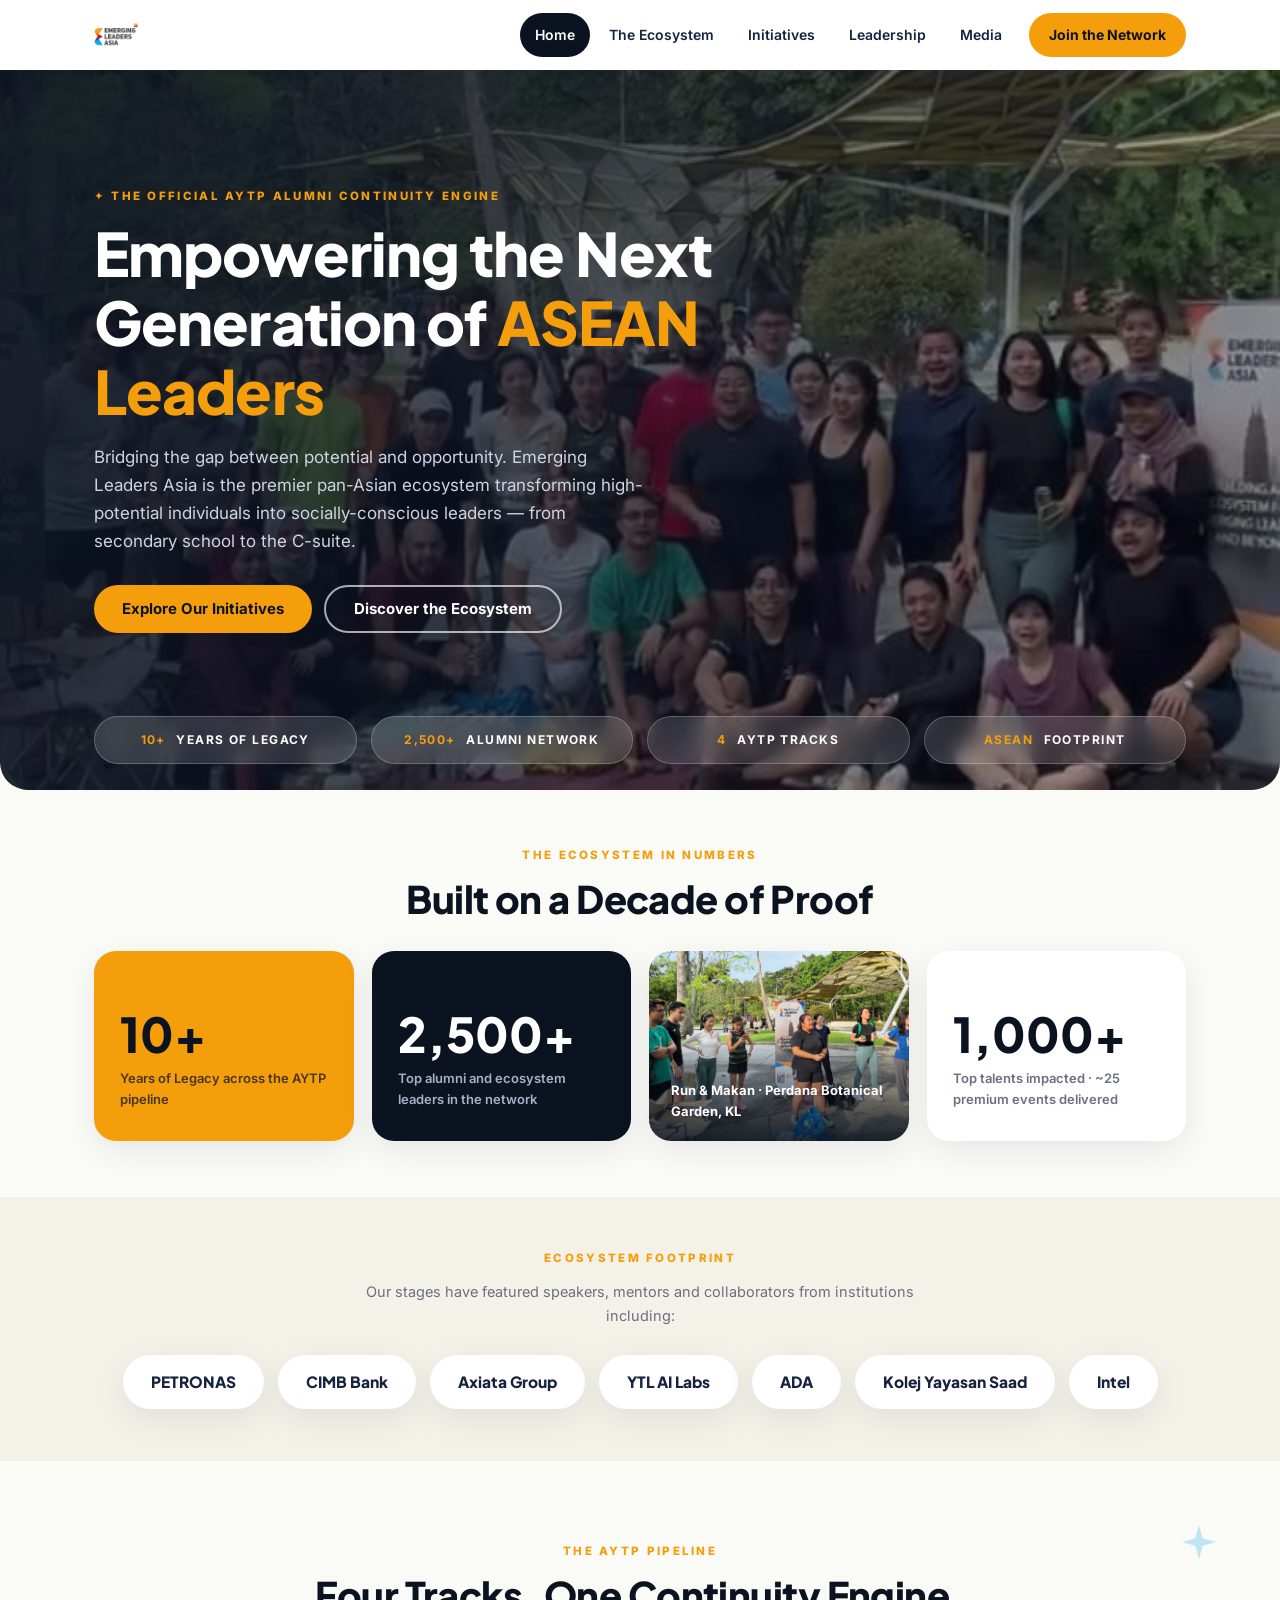
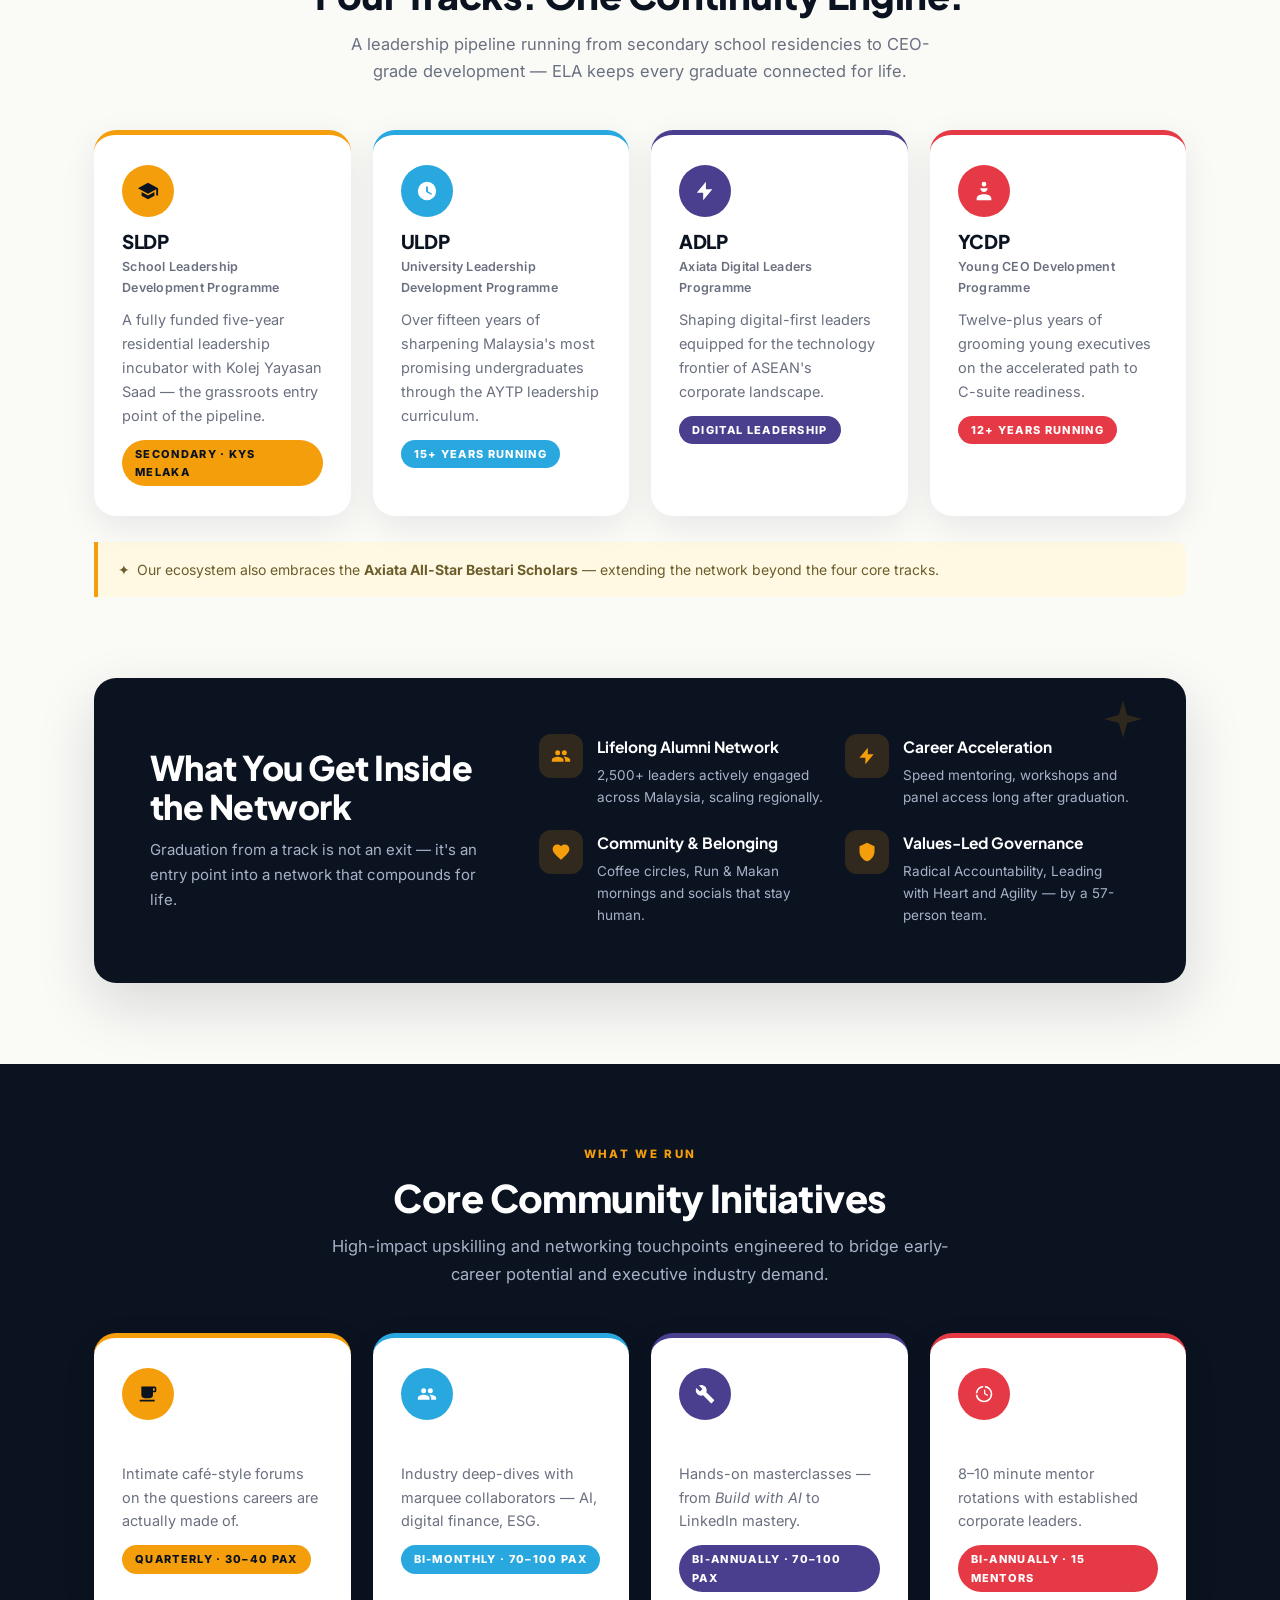
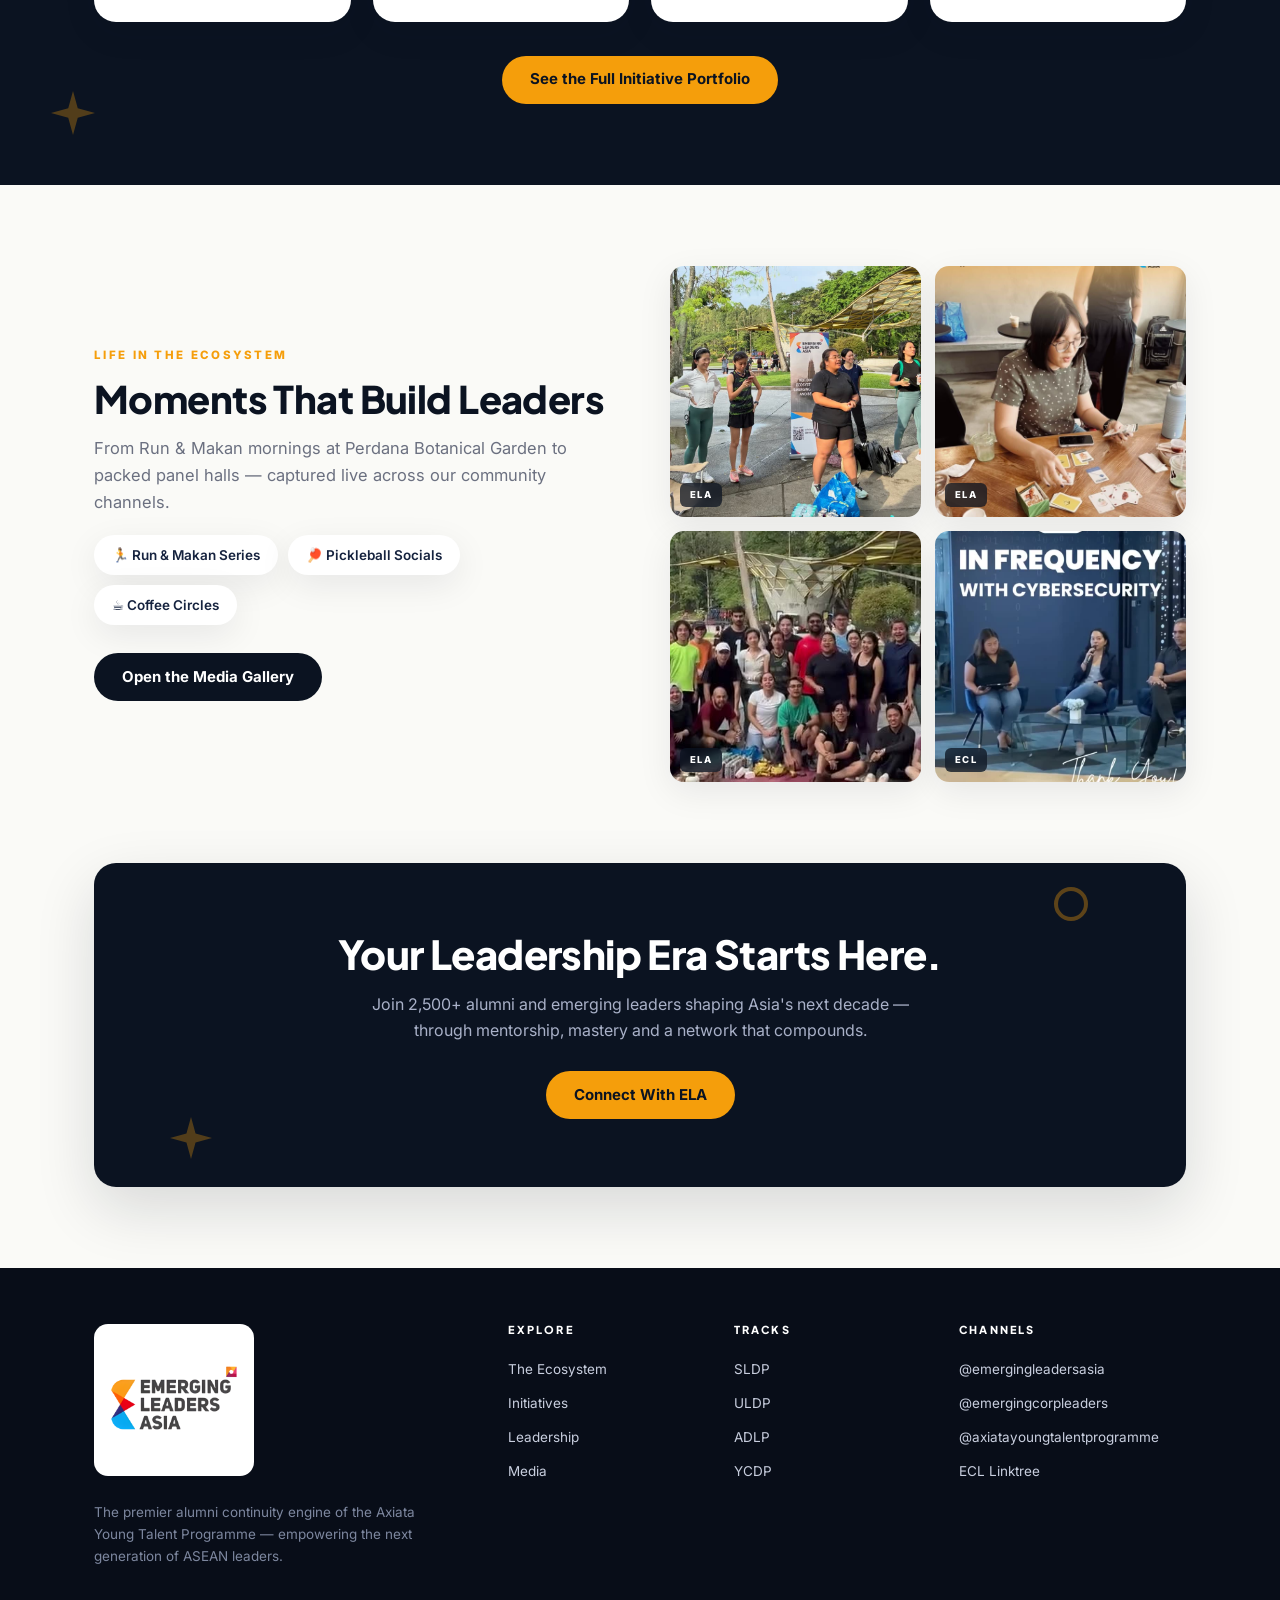
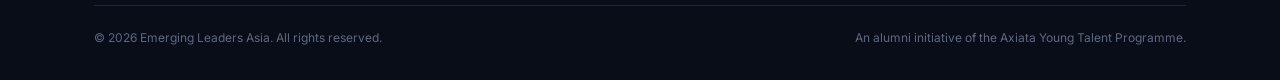
==== commit 9056ec10: "v3 redesign: light theme in ELA web family style, full-bleed photo hero, bento metrics, partner chip" ====
--- a/index.html
+++ b/index.html
@@ -5,11 +5,15 @@
   <meta name="viewport" content="width=device-width, initial-scale=1.0">
   <title>Emerging Leaders Asia — Asia's Ecosystem for Emerging Leaders</title>
   <meta name="description" content="Emerging Leaders Asia (ELA) is the premier alumni continuity engine for the Axiata Young Talent Programme — empowering the next generation of ASEAN leaders.">
+  <meta property="og:title" content="Emerging Leaders Asia — Asia's Ecosystem for Emerging Leaders">
+  <meta property="og:description" content="10+ years of legacy. 2,500+ alumni. The official AYTP alumni continuity engine.">
+  <meta property="og:image" content="https://afsaruddinrusyaidi-prog.github.io/ela-website/assets/img/og-cover.jpg">
+  <meta property="og:type" content="website">
   <link rel="icon" href="data:image/svg+xml,%3Csvg xmlns='http://www.w3.org/2000/svg' viewBox='0 0 100 100'%3E%3Crect width='100' height='100' rx='20' fill='%230b1321'/%3E%3Cpath d='M50 14l9 27 27 9-27 9-9 27-9-27-27-9 27-9z' fill='%23f59e0b'/%3E%3C/svg%3E">
   <link rel="preconnect" href="https://fonts.googleapis.com">
   <link rel="preconnect" href="https://fonts.gstatic.com" crossorigin>
   <link href="https://fonts.googleapis.com/css2?family=Plus+Jakarta+Sans:wght@600;700;800&family=Inter:wght@400;500;600;700&display=swap" rel="stylesheet">
-  <link rel="stylesheet" href="assets/css/main.css">
+  <link rel="stylesheet" href="assets/css/main.css?v=3">
 </head>
 <body>
 
@@ -17,8 +21,7 @@
   <header class="nav">
     <div class="shell nav-inner">
       <a class="brand" href="index.html">
-        <svg class="star" width="22" height="22" viewBox="0 0 24 24" fill="currentColor" aria-hidden="true"><path d="M12 0l2.6 9.4L24 12l-9.4 2.6L12 24l-2.6-9.4L0 12l9.4-2.6z"/></svg>
-        <span>EMERGING LEADERS ASIA<small>AYTP ALUMNI CONTINUITY ENGINE</small></span>
+        <img src="assets/img/ELA-Logo.png" alt="Emerging Leaders Asia — official logo">
       </a>
       <button class="nav-burger" aria-label="Toggle menu" aria-expanded="false"><span></span><span></span><span></span></button>
       <nav class="nav-links" aria-label="Primary">
@@ -32,180 +35,213 @@
     </div>
   </header>
 
-  <!-- ================= HERO ================= -->
-  <section class="hero">
-    <div class="motif-round" style="width:520px;height:520px;top:-180px;right:-140px;"></div>
-    <div class="motif-round" style="width:300px;height:300px;bottom:-90px;left:-110px;border-color:rgba(245,158,11,.07);"></div>
-    <svg class="motif-star" style="top:120px;right:16%;" width="52" height="52" viewBox="0 0 24 24" fill="currentColor" aria-hidden="true"><path d="M12 0l2.6 9.4L24 12l-9.4 2.6L12 24l-2.6-9.4L0 12l9.4-2.6z"/></svg>
-
-    <div class="shell hero-grid">
-      <div class="reveal">
-        <span class="hero-badge">✦&ensp;The Official AYTP Alumni Continuity Engine</span>
-        <h1>Empowering the Next Generation of <em>ASEAN Leaders</em></h1>
-        <p>Bridging the gap between potential and opportunity. Emerging Leaders Asia is the premier pan-Asian ecosystem transforming high-potential individuals into socially-conscious leaders — from secondary school to the C-suite.</p>
-        <div class="hero-actions">
-          <a class="btn btn-amber" href="initiatives.html">Explore Our Initiatives</a>
-          <a class="btn btn-ghost" href="ecosystem.html">Discover the Ecosystem</a>
-        </div>
-      </div>
-
-      <div class="hero-metrics reveal">
-        <div class="metric-card">
+  <!-- ================= HERO (full-bleed photo) ================= -->
+  <div class="hero-full">
+    <div class="bg"><img src="assets/video/v00_ela.jpg" alt="The ELA community at the Run & Makan session, Perdana Botanical Garden KL" fetchpriority="high"></div>
+    <div class="shell">
+      <p class="kicker">✦ The Official AYTP Alumni Continuity Engine</p>
+      <h1>Empowering the Next Generation of <em>ASEAN Leaders</em></h1>
+      <p class="sub">Bridging the gap between potential and opportunity. Emerging Leaders Asia is the premier pan-Asian ecosystem transforming high-potential individuals into socially-conscious leaders — from secondary school to the C-suite.</p>
+      <div class="cta">
+        <a class="btn btn-amber" href="initiatives.html">Explore Our Initiatives</a>
+        <a class="btn btn-ghost" style="color:#fff;border-color:rgba(255,255,255,.65);" href="ecosystem.html">Discover the Ecosystem</a>
+      </div>
+    </div>
+    <div class="hero-chips" aria-hidden="true">
+      <div class="shell">
+        <span><b>10+</b> Years of Legacy</span>
+        <span><b>2,500+</b> Alumni Network</span>
+        <span><b>4</b> AYTP Tracks</span>
+        <span><b>ASEAN</b> Footprint</span>
+      </div>
+    </div>
+  </div>
+
+  <!-- ================= BENTO METRICS ================= -->
+  <section class="section" style="padding-top:56px;padding-bottom:56px;">
+    <div class="shell">
+      <div class="section-head center reveal" style="margin-bottom:30px;">
+        <p class="kicker">The Ecosystem in Numbers</p>
+        <h2 class="h-section">Built on a Decade of Proof</h2>
+      </div>
+      <div class="bento reveal">
+        <div class="cell amber">
           <div class="num"><span data-count="10" data-suffix="+">0</span></div>
-          <div class="lbl">Years of Legacy</div>
-        </div>
-        <div class="metric-card">
+          <div class="lbl">Years of Legacy across the AYTP pipeline</div>
+        </div>
+        <div class="cell navy">
           <div class="num"><span data-count="2500" data-suffix="+">0</span></div>
-          <div class="lbl">Alumni Network Reach</div>
-        </div>
-        <div class="metric-card">
+          <div class="lbl">Top alumni and ecosystem leaders in the network</div>
+        </div>
+        <div class="cell photo">
+          <img loading="lazy" src="assets/img/gallery/p02_ela.jpg" alt="ELA community event at Perdana Botanical Garden">
+          <div class="cap">Run &amp; Makan · Perdana Botanical Garden, KL</div>
+        </div>
+        <div class="cell plain">
           <div class="num"><span data-count="1000" data-suffix="+">0</span></div>
-          <div class="lbl">Top Talents Impacted</div>
-        </div>
-        <div class="metric-card">
-          <div class="num"><em>~</em><span data-count="25">0</span></div>
-          <div class="lbl">Premium Events Delivered</div>
-        </div>
-      </div>
-    </div>
-  </section>
-
-  <!-- ================= ECOSYSTEM FOOTPRINT TICKER ================= -->
-  <section class="section dark-alt" style="padding:52px 0;">
-    <div class="shell" style="margin-bottom:26px;">
-      <div class="kicker">Ecosystem Footprint</div>
-      <p style="color:var(--mist);font-size:14px;margin-top:10px;">Our stages have featured speakers, mentors and collaborators from institutions including:</p>
-    </div>
-    <div class="ticker-wrap" aria-hidden="true">
-      <ul class="ticker-track">
-        <li>PETRONAS</li><li>CIMB Bank</li><li>Axiata Group</li><li>YTL AI Labs</li><li>ADA</li><li>Axiata Foundation</li><li>Kolej Yayasan Saad</li><li>Intel</li>
-      </ul>
-      <ul class="ticker-track">
-        <li>PETRONAS</li><li>CIMB Bank</li><li>Axiata Group</li><li>YTL AI Labs</li><li>ADA</li><li>Axiata Foundation</li><li>Kolej Yayasan Saad</li><li>Intel</li>
-      </ul>
+          <div class="lbl">Top talents impacted · ~25 premium events delivered</div>
+        </div>
+      </div>
+    </div>
+  </section>
+
+  <!-- ================= PARTNERS ================= -->
+  <section class="band" style="padding:52px 0;">
+    <div class="shell center reveal" style="margin-bottom:28px;">
+      <p class="kicker">Ecosystem Footprint</p>
+      <p class="lede" style="font-size:14.5px;">Our stages have featured speakers, mentors and collaborators from institutions including:</p>
+    </div>
+    <div class="shell partner-chips reveal">
+      <span>PETRONAS</span>
+      <span>CIMB Bank</span>
+      <span>Axiata Group</span>
+      <span>YTL AI Labs</span>
+      <span>ADA</span>
+      <span>Kolej Yayasan Saad</span>
+      <span>Intel</span>
     </div>
   </section>
 
   <!-- ================= TRACKS ================= -->
   <section class="section" id="tracks">
-    <svg class="motif-star" style="bottom:60px;left:4%;" width="40" height="40" viewBox="0 0 24 24" fill="currentColor" aria-hidden="true"><path d="M12 0l2.6 9.4L24 12l-9.4 2.6L12 24l-2.6-9.4L0 12l9.4-2.6z"/></svg>
-    <div class="shell">
-      <div class="section-head reveal">
-        <div class="kicker">The AYTP Pipeline</div>
-        <h2 class="h-section">Four Tracks.<br>One Continuity Engine.</h2>
-        <p class="lede">ELA sustains the alumni journey across every Axiata Young Talent Programme track — a leadership pipeline running from secondary school residencies to CEO-grade development.</p>
-      </div>
-
-      <div class="tracks-grid">
-        <a class="track-card reveal" href="ecosystem.html#sldp">
-          <div class="track-icon"><svg width="20" height="20" viewBox="0 0 24 24" fill="currentColor"><path d="M12 3L1 9l11 6 9-4.91V17h2V9L12 3zM5 13.18v4L12 21l7-3.82v-4L12 17l-7-3.82z"/></svg></div>
+    <svg class="geo star-blue" style="top:64px;right:5%;" width="34" height="34" viewBox="0 0 24 24" fill="currentColor" aria-hidden="true"><path d="M12 0l2.6 9.4L24 12l-9.4 2.6L12 24l-2.6-9.4L0 12l9.4-2.6z"/></svg>
+    <div class="shell">
+      <div class="section-head center reveal">
+        <p class="kicker">The AYTP Pipeline</p>
+        <h2 class="h-section">Four Tracks. One Continuity Engine.</h2>
+        <p class="lede">A leadership pipeline running from secondary school residencies to CEO-grade development — ELA keeps every graduate connected for life.</p>
+      </div>
+
+      <div class="grid c4">
+        <a class="card t-amber reveal" href="ecosystem.html#sldp">
+          <div class="icon"><svg width="22" height="22" viewBox="0 0 24 24" fill="currentColor"><path d="M12 3L1 9l11 6 9-4.91V17h2V9L12 3zM5 13.18v4L12 21l7-3.82v-4L12 17l-7-3.82z"/></svg></div>
           <h3>SLDP</h3>
-          <div class="full-name">School Leadership Development Programme</div>
+          <p class="full-name">School Leadership Development Programme</p>
+          <p style="margin-top:10px;">A fully funded five-year residential leadership incubator with Kolej Yayasan Saad — the grassroots entry point of the pipeline.</p>
           <span class="tag">Secondary · KYS Melaka</span>
-          <p>A fully funded five-year residential leadership incubator in partnership with Kolej Yayasan Saad — the grassroots entry point of the entire pipeline.</p>
         </a>
-        <a class="track-card reveal" href="ecosystem.html#uldp">
-          <div class="track-icon"><svg width="20" height="20" viewBox="0 0 24 24" fill="currentColor"><path d="M12 2a10 10 0 100 20 10 10 0 000-20zm1 5v5.25l4.5 2.67-.75 1.23L11 13V7h2z"/></svg></div>
+        <a class="card t-blue reveal" href="ecosystem.html#uldp">
+          <div class="icon"><svg width="22" height="22" viewBox="0 0 24 24" fill="currentColor"><path d="M12 2a10 10 0 100 20 10 10 0 000-20zm1 5v5.25l4.5 2.67-.75 1.23L11 13V7h2z"/></svg></div>
           <h3>ULDP</h3>
-          <div class="full-name">University Leadership Development Programme</div>
-          <span class="tag">Undergraduate</span>
-          <p>Sharpening high-potential university talent with structured leadership modules, real-world exposure and the AYTP capability framework.</p>
+          <p class="full-name">University Leadership Development Programme</p>
+          <p style="margin-top:10px;">Over fifteen years of sharpening Malaysia's most promising undergraduates through the AYTP leadership curriculum.</p>
+          <span class="tag">15+ Years Running</span>
         </a>
-        <a class="track-card reveal" href="ecosystem.html#adlp">
-          <div class="track-icon"><svg width="20" height="20" viewBox="0 0 24 24" fill="currentColor"><path d="M13 2L3 14h7v8l10-12h-7l0-8z"/></svg></div>
+        <a class="card t-purple reveal" href="ecosystem.html#adlp">
+          <div class="icon"><svg width="22" height="22" viewBox="0 0 24 24" fill="currentColor"><path d="M13 2L3 14h7v8l10-12h-7l0-8z"/></svg></div>
           <h3>ADLP</h3>
-          <div class="full-name">Axiata Digital Leaders Programme</div>
-          <span class="tag">15+ Years Running</span>
-          <p>Over fifteen years of shaping digital-first leaders equipped for the technology frontier of ASEAN's corporate landscape.</p>
+          <p class="full-name">Axiata Digital Leaders Programme</p>
+          <p style="margin-top:10px;">Shaping digital-first leaders equipped for the technology frontier of ASEAN's corporate landscape.</p>
+          <span class="tag">Digital Leadership</span>
         </a>
-        <a class="track-card reveal" href="ecosystem.html#ycdp">
-          <div class="track-icon"><svg width="20" height="20" viewBox="0 0 24 24" fill="currentColor"><path d="M12 7a2.5 2.5 0 110-5 2.5 2.5 0 010 5zM4 22v-2c0-2.8 3.6-4.5 8-4.5s8 1.7 8 4.5v2H4zm8-9c-2.2 0-4-1.8-4-4h8c0 2.2-1.8 4-4 4z"/></svg></div>
+        <a class="card t-red reveal" href="ecosystem.html#ycdp">
+          <div class="icon"><svg width="22" height="22" viewBox="0 0 24 24" fill="currentColor"><path d="M12 7a2.5 2.5 0 110-5 2.5 2.5 0 010 5zM4 22v-2c0-2.8 3.6-4.5 8-4.5s8 1.7 8 4.5v2H4zm8-9c-2.2 0-4-1.8-4-4h8c0 2.2-1.8 4-4 4z"/></svg></div>
           <h3>YCDP</h3>
-          <div class="full-name">Young CEO Development Programme</div>
+          <p class="full-name">Young CEO Development Programme</p>
+          <p style="margin-top:10px;">Twelve-plus years of grooming young executives on the accelerated path to C-suite readiness.</p>
           <span class="tag">12+ Years Running</span>
-          <p>Twelve-plus years of grooming young executives on the accelerated path to C-suite readiness and enterprise leadership.</p>
         </a>
       </div>
 
-      <p class="reveal" style="margin-top:26px;font-size:13.5px;color:var(--mist-dim);">
-        ✦&ensp;Our ecosystem also embraces the <strong style="color:var(--mist);">Axiata All-Star Bestari Scholars</strong> — extending the network beyond the four core tracks.
+      <div class="note reveal">
+        ✦&ensp;Our ecosystem also embraces the <strong>Axiata All-Star Bestari Scholars</strong> — extending the network beyond the four core tracks.
+      </div>
+    </div>
+  </section>
+
+  <!-- ================= WHY ELA (feature band) ================= -->
+  <section class="section" style="padding-top:0;">
+    <div class="shell">
+      <div class="features-band reveal">
+        <svg class="geo star" style="top:22px;right:4%;opacity:.5;" width="38" height="38" viewBox="0 0 24 24" fill="currentColor" aria-hidden="true"><path d="M12 0l2.6 9.4L24 12l-9.4 2.6L12 24l-2.6-9.4L0 12l9.4-2.6z"/></svg>
+        <div>
+          <h2>What You Get Inside the Network</h2>
+          <p>Graduation from a track is not an exit — it's an entry point into a network that compounds for life.</p>
+        </div>
+        <div class="items">
+          <div class="item">
+            <span class="ic"><svg width="20" height="20" viewBox="0 0 24 24" fill="currentColor"><path d="M16 11a3 3 0 100-6 3 3 0 000 6zm-8 0a3 3 0 100-6 3 3 0 000 6zm0 2c-2.33 0-7 1.17-7 3.5V19h14v-2.5c0-2.33-4.67-3.5-7-3.5zm8 0c-.29 0-.62.02-.97.05A4.22 4.22 0 0117 16.5V19h6v-2.5c0-2.33-4.67-3.5-7-3.5z"/></svg></span>
+            <div><b>Lifelong Alumni Network</b><p>2,500+ leaders actively engaged across Malaysia, scaling regionally.</p></div>
+          </div>
+          <div class="item">
+            <span class="ic"><svg width="20" height="20" viewBox="0 0 24 24" fill="currentColor"><path d="M13 2L3 14h7v8l10-12h-7l0-8z"/></svg></span>
+            <div><b>Career Acceleration</b><p>Speed mentoring, workshops and panel access long after graduation.</p></div>
+          </div>
+          <div class="item">
+            <span class="ic"><svg width="20" height="20" viewBox="0 0 24 24" fill="currentColor"><path d="M12 21.35l-1.45-1.32C5.4 15.36 2 12.28 2 8.5 2 5.42 4.42 3 7.5 3c1.74 0 3.41.81 4.5 2.09C13.09 3.81 14.76 3 16.5 3 19.58 3 22 5.42 22 8.5c0 3.78-3.4 6.86-8.55 11.54L12 21.35z"/></svg></span>
+            <div><b>Community &amp; Belonging</b><p>Coffee circles, Run &amp; Makan mornings and socials that stay human.</p></div>
+          </div>
+          <div class="item">
+            <span class="ic"><svg width="20" height="20" viewBox="0 0 24 24" fill="currentColor"><path d="M12 1L3 5v6c0 5.55 3.84 10.74 9 12 5.16-1.26 9-6.45 9-12V5l-9-4z"/></svg></span>
+            <div><b>Values-Led Governance</b><p>Radical Accountability, Leading with Heart and Agility — by a 57-person team.</p></div>
+          </div>
+        </div>
+      </div>
+    </div>
+  </section>
+
+  <!-- ================= INITIATIVES PREVIEW (deep band) ================= -->
+  <section class="section band-deep">
+    <svg class="geo star" style="bottom:50px;left:4%;" width="44" height="44" viewBox="0 0 24 24" fill="currentColor" aria-hidden="true"><path d="M12 0l2.6 9.4L24 12l-9.4 2.6L12 24l-2.6-9.4L0 12l9.4-2.6z"/></svg>
+    <div class="shell">
+      <div class="section-head center reveal">
+        <p class="kicker">What We Run</p>
+        <h2 class="h-section">Core Community Initiatives</h2>
+        <p class="lede">High-impact upskilling and networking touchpoints engineered to bridge early-career potential and executive industry demand.</p>
+      </div>
+
+      <div class="grid c4">
+        <div class="card t-amber reveal">
+          <div class="icon"><svg width="20" height="20" viewBox="0 0 24 24" fill="currentColor"><path d="M2 21h18v-2H2v2zM20 8h-2V5h2v3zm0-5H4v10a4 4 0 004 4h6a4 4 0 004-4v-3h2a2 2 0 002-2V5a2 2 0 00-2-2z"/></svg></div>
+          <h3>Brewed Insights</h3>
+          <p>Intimate café-style forums on the questions careers are actually made of.</p>
+          <span class="tag">Quarterly · 30–40 Pax</span>
+        </div>
+        <div class="card t-blue reveal">
+          <div class="icon"><svg width="20" height="20" viewBox="0 0 24 24" fill="currentColor"><path d="M16 11a3 3 0 100-6 3 3 0 000 6zm-8 0a3 3 0 100-6 3 3 0 000 6zm0 2c-2.33 0-7 1.17-7 3.5V19h14v-2.5c0-2.33-4.67-3.5-7-3.5zm8 0c-.29 0-.62.02-.97.05A4.22 4.22 0 0117 16.5V19h6v-2.5c0-2.33-4.67-3.5-7-3.5z"/></svg></div>
+          <h3>Panel Discussions</h3>
+          <p>Industry deep-dives with marquee collaborators — AI, digital finance, ESG.</p>
+          <span class="tag">Bi-Monthly · 70–100 Pax</span>
+        </div>
+        <div class="card t-purple reveal">
+          <div class="icon"><svg width="20" height="20" viewBox="0 0 24 24" fill="currentColor"><path d="M22.7 19l-9.1-9.1c.9-2.3.4-5-1.5-6.9-2-2-5-2.4-7.4-1.3L9 6 6 9 1.6 4.7C.4 7.1.9 10.1 2.9 12.1c1.9 1.9 4.6 2.4 6.9 1.5l9.1 9.1c.4.4 1 .4 1.4 0l2.3-2.3c.5-.4.5-1.1.1-1.4z"/></svg></div>
+          <h3>Upskilling Workshops</h3>
+          <p>Hands-on masterclasses — from <em>Build with AI</em> to LinkedIn mastery.</p>
+          <span class="tag">Bi-Annually · 70–100 Pax</span>
+        </div>
+        <div class="card t-red reveal">
+          <div class="icon"><svg width="20" height="20" viewBox="0 0 24 24" fill="currentColor"><path d="M13 2.05v2.02A8 8 0 0120 12a8 8 0 01-8 8 8 8 0 01-7.95-7H2.03A10 10 0 0012 22a10 10 0 0010-10 10 10 0 00-9-9.95zM11 2.05A10 10 0 002.05 11H4.07A8 8 0 0111 4.07V2.05zM12 7v5l4.25 2.52.77-1.28-3.52-2.09V7H12z"/></svg></div>
+          <h3>Speed Mentoring</h3>
+          <p>8–10 minute mentor rotations with established corporate leaders.</p>
+          <span class="tag">Bi-Annually · 15 Mentors</span>
+        </div>
+      </div>
+
+      <p class="center reveal" style="margin-top:34px;">
+        <a class="btn btn-amber" href="initiatives.html">See the Full Initiative Portfolio</a>
       </p>
     </div>
   </section>
 
-  <!-- ================= INITIATIVES PREVIEW ================= -->
-  <section class="section light">
-    <div class="shell">
-      <div class="section-head reveal">
-        <div class="kicker">What We Run</div>
-        <h2 class="h-section">Core Community Initiatives</h2>
-        <p class="lede">High-impact upskilling and networking touchpoints engineered to bridge the gap between early-career potential and executive industry demand.</p>
-      </div>
-
-      <div class="init-grid">
-        <div class="init-card reveal">
-          <div class="row">
-            <span class="badge">Quarterly</span>
-            <span class="init-ic"><svg width="18" height="18" viewBox="0 0 24 24" fill="currentColor"><path d="M2 21h18v-2H2v2zM20 8h-2V5h2v3zm0-5H4v10a4 4 0 004 4h6a4 4 0 004-4v-3h2a2 2 0 002-2V5a2 2 0 00-2-2z"/></svg></span>
-          </div>
-          <div><h3>Brewed Insights</h3><div class="tagline">Intimate Café-Style Forums</div></div>
-          <p>Casual, high-quality dialogue where members share raw, real-world perspectives on career pivots, ventures and the beliefs that shape them.</p>
-          <div class="stats"><div><div class="k">Target Reach</div><div class="v">30–40 Pax</div></div><div><div class="k">Session Scope</div><div class="v">1–1.5 Hours</div></div></div>
-        </div>
-
-        <div class="init-card reveal">
-          <div class="row">
-            <span class="badge">Bi-Monthly</span>
-            <span class="init-ic"><svg width="18" height="18" viewBox="0 0 24 24" fill="currentColor"><path d="M16 11a3 3 0 100-6 3 3 0 000 6zm-8 0a3 3 0 100-6 3 3 0 000 6zm0 2c-2.33 0-7 1.17-7 3.5V19h14v-2.5c0-2.33-4.67-3.5-7-3.5zm8 0c-.29 0-.62.02-.97.05A4.22 4.22 0 0117 16.5V19h6v-2.5c0-2.33-4.67-3.5-7-3.5z"/></svg></span>
-          </div>
-          <div><h3>Panel Discussions</h3><div class="tagline">Industry Trend Deep-Dives</div></div>
-          <p>Multi-perspective panels featuring strategic ecosystem collaborators on AI &amp; the future of work, digital finance and sustainability.</p>
-          <div class="stats"><div><div class="k">Target Reach</div><div class="v">70–100 Pax</div></div><div><div class="k">Session Scope</div><div class="v">1.5–2 Hours</div></div></div>
-        </div>
-
-        <div class="init-card reveal">
-          <div class="row">
-            <span class="badge">Bi-Annually</span>
-            <span class="init-ic"><svg width="18" height="18" viewBox="0 0 24 24" fill="currentColor"><path d="M22.7 19l-9.1-9.1c.9-2.3.4-5-1.5-6.9-2-2-5-2.4-7.4-1.3L9 6 6 9 1.6 4.7C.4 7.1.9 10.1 2.9 12.1c1.9 1.9 4.6 2.4 6.9 1.5l9.1 9.1c.4.4 1 .4 1.4 0l2.3-2.3c.5-.4.5-1.1.1-1.4z"/></svg></span>
-          </div>
-          <div><h3>Upskilling Workshops</h3><div class="tagline">Practical Capability Builders</div></div>
-          <p>Hands-on technical masterclasses — from <em>Build with AI: Zero to Demo</em> to LinkedIn mastery — delivering immediate, cross-functional capability.</p>
-          <div class="stats"><div><div class="k">Target Reach</div><div class="v">70–100 Pax</div></div><div><div class="k">Session Scope</div><div class="v">Half–Full Day</div></div></div>
-        </div>
-
-        <div class="init-card reveal">
-          <div class="row">
-            <span class="badge">Bi-Annually</span>
-            <span class="init-ic"><svg width="18" height="18" viewBox="0 0 24 24" fill="currentColor"><path d="M13 2.05v2.02A8 8 0 0120 12a8 8 0 01-8 8 8 8 0 01-7.95-7H2.03A10 10 0 0012 22a10 10 0 0010-10 10 10 0 00-9-9.95zM11 2.05A10 10 0 002.05 11H4.07A8 8 0 0111 4.07V2.05zM12 7v5l4.25 2.52.77-1.28-3.52-2.09V7H12z"/></svg></span>
-          </div>
-          <div><h3>Speed Mentoring</h3><div class="tagline">Rapid Career Acceleration</div></div>
-          <p>High-energy, structured mentorship rotations connecting ambitious young professionals with established corporate leaders.</p>
-          <div class="stats"><div><div class="k">Target Reach</div><div class="v">30–40 Mentees</div></div><div><div class="k">Mentor Bench</div><div class="v">15 / Cycle</div></div></div>
-        </div>
-      </div>
-
-      <div class="reveal" style="margin-top:36px;">
-        <a class="btn btn-ghost" href="initiatives.html">See the Full Initiative Portfolio →</a>
-      </div>
-    </div>
-  </section>
-
-  <!-- ================= LIFE AT ELA / PHOTO STRIP ================= -->
+  <!-- ================= LIFE AT ELA ================= -->
   <section class="section">
-    <div class="shell">
-      <div class="section-head reveal">
-        <div class="kicker">Life in the Ecosystem</div>
+    <div class="shell feature-split even">
+      <div class="reveal">
+        <p class="kicker">Life in the Ecosystem</p>
         <h2 class="h-section">Moments That Build Leaders</h2>
         <p class="lede">From Run &amp; Makan mornings at Perdana Botanical Garden to packed panel halls — captured live across our community channels.</p>
-      </div>
-      <div class="photo-grid reveal">
+        <div class="pill-row">
+          <span>🏃 Run &amp; Makan Series</span>
+          <span>🏓 Pickleball Socials</span>
+          <span>☕ Coffee Circles</span>
+        </div>
+        <p style="margin-top:28px;"><a class="btn btn-navy" href="media.html">Open the Media Gallery</a></p>
+      </div>
+      <div class="photo-grid reveal" style="grid-template-columns:repeat(2,1fr);">
         <button class="photo-cell" onclick="ELA.openPhoto('assets/img/gallery/p02_ela.jpg','ELA Run & Makan at Perdana Botanical Garden, KL')"><img loading="lazy" src="assets/img/gallery/p02_ela.jpg" alt="ELA Run and Makan community event"><span class="ch">ELA</span></button>
-        <button class="photo-cell" onclick="ELA.openPhoto('assets/img/gallery/p00_ela.jpg','Brewed Insights — café-style community forum')"><img loading="lazy" src="assets/img/gallery/p00_ela.jpg" alt="ELA community forum"><span class="ch">ELA</span></button>
-        <button class="photo-cell" onclick="ELA.openPhoto('assets/img/gallery/p03_aytp.jpg','Axiata Young Talent Programme')"><img loading="lazy" src="assets/img/gallery/p03_aytp.jpg" alt="Axiata Young Talent Programme"><span class="ch">AYTP</span></button>
-        <button class="photo-cell" onclick="ELA.openPhoto('assets/img/gallery/p07_ela.jpg','ELA committee recruitment')"><img loading="lazy" src="assets/img/gallery/p07_ela.jpg" alt="ELA committee recruitment"><span class="ch">ELA</span></button>
-      </div>
-      <div class="reveal" style="margin-top:32px;">
-        <a class="btn btn-amber" href="media.html">Open the Media Gallery</a>
+        <button class="photo-cell" onclick="ELA.openPhoto('assets/img/gallery/p00_ela.jpg','Coffee Circle — café-style community forum')"><img loading="lazy" src="assets/img/gallery/p00_ela.jpg" alt="ELA Coffee Circle forum"><span class="ch">ELA</span></button>
+        <button class="photo-cell" onclick="ELA.openPhoto('assets/video/v00_ela.jpg','The ELA community at Run & Makan')"><img loading="lazy" src="assets/video/v00_ela.jpg" alt="ELA community group photo"><span class="ch">ELA</span></button>
+        <button class="photo-cell" onclick="ELA.openPhoto('assets/video/v06_ela.jpg','In Frequency — cybersecurity panel')"><img loading="lazy" src="assets/video/v06_ela.jpg" alt="ECL panel discussion"><span class="ch">ECL</span></button>
       </div>
     </div>
   </section>
@@ -214,8 +250,8 @@
   <section class="section" style="padding-top:0;">
     <div class="shell">
       <div class="cta-band reveal">
-        <div class="motif-round" style="width:380px;height:380px;top:-150px;right:-120px;"></div>
-        <svg class="motif-star" style="bottom:30px;left:8%;" width="44" height="44" viewBox="0 0 24 24" fill="currentColor" aria-hidden="true"><path d="M12 0l2.6 9.4L24 12l-9.4 2.6L12 24l-2.6-9.4L0 12l9.4-2.6z"/></svg>
+        <svg class="geo star" style="bottom:28px;left:7%;" width="42" height="42" viewBox="0 0 24 24" fill="currentColor" aria-hidden="true"><path d="M12 0l2.6 9.4L24 12l-9.4 2.6L12 24l-2.6-9.4L0 12l9.4-2.6z"/></svg>
+        <span class="geo ring" style="top:24px;right:9%;width:34px;height:34px;border-color:rgba(245,158,11,.35);" aria-hidden="true"></span>
         <h2>Your Leadership Era Starts Here.</h2>
         <p>Join 2,500+ alumni and emerging leaders shaping Asia's next decade — through mentorship, mastery and a network that compounds.</p>
         <a class="btn btn-amber" href="https://www.instagram.com/emergingleadersasia/" target="_blank" rel="noopener">Connect With ELA</a>
--- a/assets/css/main.css
+++ b/assets/css/main.css
@@ -1,151 +1,124 @@
 /* ============================================================
-   ELA — Emerging Leaders Asia · Design System
-   Swiss Minimalist · Deep Navy #0b1321 · Operational Amber #f59e0b
+   ELA — Emerging Leaders Asia · Design System v2
+   Light warm theme in the ELA web family style.
+   Primary: Deep Navy #0b1321 · Accent: Operational Amber #f59e0b
+   Logo support accents: orange · red · blue · purple
    ============================================================ */
 
 :root {
   --navy: #0b1321;
-  --navy-850: #0e1830;
-  --navy-800: #121d38;
-  --navy-700: #1b2947;
-  --navy-line: rgba(148, 163, 184, 0.14);
+  --navy2: #16233f;
+  --navy3: #080d18;
+  --bg: #fafaf7;
+  --cream: #f4f1e9;
+  --paper: #ffffff;
+  --ink: #141a28;
+  --grey: #6b7080;
+  --line: #e8e6de;
   --amber: #f59e0b;
-  --amber-soft: rgba(245, 158, 11, 0.12);
-  --paper: #f6f6f2;
-  --white: #ffffff;
-  --ink: #10182b;
-  --ink-soft: #4b5567;
-  --mist: #94a3b8;
-  --mist-dim: #64748b;
+  --amber-soft: rgba(245, 158, 11, 0.14);
+  --orange: #f79433;
+  --red: #e63946;
+  --blue: #29a8e0;
+  --purple: #4a3f8f;
   --font-display: "Plus Jakarta Sans", "Inter", system-ui, sans-serif;
   --font-body: "Inter", system-ui, -apple-system, sans-serif;
   --ease: cubic-bezier(0.22, 1, 0.36, 1);
-  --shell: 1180px;
-}
-
-* { margin: 0; padding: 0; box-sizing: border-box; }
-
+  --radius: 14px;
+  --radius-lg: 22px;
+  --shadow: 0 10px 34px rgba(11, 19, 33, 0.08);
+  --shadow-lg: 0 22px 60px rgba(11, 19, 33, 0.14);
+  --maxw: 1140px;
+}
+
+*, *::before, *::after { box-sizing: border-box; margin: 0; padding: 0; }
 html { scroll-behavior: smooth; }
-
 body {
   font-family: var(--font-body);
-  background: var(--navy);
-  color: #e6eaf2;
+  color: var(--ink);
+  background: var(--bg);
+  line-height: 1.65;
   font-size: 16px;
-  line-height: 1.65;
   -webkit-font-smoothing: antialiased;
   overflow-x: hidden;
 }
-
 img, video { max-width: 100%; display: block; }
 a { color: inherit; text-decoration: none; }
 ul { list-style: none; }
 button { font: inherit; cursor: pointer; border: none; background: none; color: inherit; }
-
 ::selection { background: var(--amber); color: var(--navy); }
 
-.shell { max-width: var(--shell); margin: 0 auto; padding: 0 24px; }
+.shell { max-width: var(--maxw); margin: 0 auto; padding: 0 24px; }
+section { position: relative; }
+.section { padding: clamp(56px, 9vh, 92px) 0; position: relative; }
 
 /* ---------- typography ---------- */
-h1, h2, h3, h4 { font-family: var(--font-display); letter-spacing: -0.02em; }
-
+h1, h2, h3, h4 { font-family: var(--font-display); font-weight: 800; line-height: 1.15; color: var(--navy); letter-spacing: -0.015em; }
 .kicker {
-  font-size: 11px;
-  font-weight: 700;
-  letter-spacing: 0.22em;
+  font-size: 11.5px;
+  font-weight: 800;
+  letter-spacing: 0.2em;
   text-transform: uppercase;
   color: var(--amber);
-  display: flex;
-  align-items: center;
-  gap: 10px;
-}
-.kicker::before { content: ""; width: 28px; height: 1px; background: var(--amber); }
-
-.h-section {
-  font-size: clamp(30px, 4.4vw, 46px);
-  font-weight: 800;
-  line-height: 1.08;
-  color: var(--white);
-  margin: 18px 0 16px;
-}
-.light .h-section { color: var(--ink); }
-
-.lede { color: var(--mist); font-size: 17px; max-width: 60ch; }
-.light .lede { color: var(--ink-soft); }
-
-/* ---------- nav ---------- */
+  margin-bottom: 12px;
+}
+.h-section { font-size: clamp(26px, 3.6vw, 38px); margin-bottom: 14px; }
+.lede { font-size: 16.5px; color: var(--grey); max-width: 62ch; }
+.center { text-align: center; }
+.center .lede { margin-left: auto; margin-right: auto; }
+.section-head { margin-bottom: clamp(30px, 5vh, 46px); }
+
+/* ---------- geometric brand accents (Star + Round Shape) ---------- */
+.geo { position: absolute; pointer-events: none; }
+.geo.star { color: rgba(245, 158, 11, 0.3); }
+.geo.star-blue { color: rgba(41, 168, 224, 0.28); }
+.geo.ring { border-radius: 50%; border: 4px solid rgba(245, 158, 11, 0.2); }
+.geo.ring-blue { border-radius: 50%; border: 4px solid rgba(41, 168, 224, 0.2); }
+.geo.dot { border-radius: 50%; background: rgba(245, 158, 11, 0.16); }
+
+/* ---------- nav (white, floating) ---------- */
 .nav {
   position: sticky;
   top: 0;
   z-index: 60;
-  background: rgba(11, 19, 33, 0.86);
-  backdrop-filter: blur(14px);
-  -webkit-backdrop-filter: blur(14px);
-  border-bottom: 1px solid var(--navy-line);
-}
-.nav-inner {
-  display: flex;
-  align-items: center;
-  justify-content: space-between;
-  min-height: 68px;
-  gap: 24px;
-}
-.brand {
-  display: flex;
-  align-items: center;
-  gap: 11px;
-  min-height: 44px;
-  font-family: var(--font-display);
-  font-weight: 800;
-  font-size: 14px;
-  letter-spacing: 0.14em;
-  color: var(--white);
-}
-.brand .star { color: var(--amber); flex-shrink: 0; }
-.brand small {
-  display: block;
-  font-weight: 600;
-  font-size: 9px;
-  letter-spacing: 0.3em;
-  color: var(--mist-dim);
-}
-
-.nav-links { display: flex; align-items: center; gap: 6px; }
+  background: rgba(255, 255, 255, 0.94);
+  backdrop-filter: blur(12px);
+  -webkit-backdrop-filter: blur(12px);
+  box-shadow: 0 2px 24px rgba(11, 19, 33, 0.08);
+}
+.nav-inner { display: flex; align-items: center; justify-content: space-between; min-height: 70px; gap: 20px; }
+.brand { display: flex; align-items: center; gap: 12px; min-height: 44px; }
+.brand img { height: 40px; width: auto; }
+.brand .t { font-family: var(--font-display); font-weight: 800; font-size: 13.5px; letter-spacing: 0.1em; color: var(--navy); line-height: 1.25; }
+.brand .t small { display: block; font-weight: 600; font-size: 8.5px; letter-spacing: 0.26em; color: var(--grey); }
+
+.nav-links { display: flex; align-items: center; gap: 4px; }
 .nav-links a {
   display: inline-flex;
   align-items: center;
   min-height: 44px;
-  padding: 0 14px;
-  font-size: 13.5px;
+  padding: 0 15px;
+  border-radius: 999px;
+  font-size: 14px;
   font-weight: 600;
-  color: var(--mist);
-  border-radius: 8px;
-  transition: color 0.25s var(--ease), background 0.25s var(--ease);
-}
-.nav-links a:hover { color: var(--white); background: rgba(255, 255, 255, 0.05); }
-.nav-links a.active { color: var(--amber); }
+  color: var(--navy2);
+  transition: background 0.25s var(--ease), color 0.25s var(--ease);
+}
+.nav-links a:hover { background: var(--cream); }
+.nav-links a.active { background: var(--navy); color: #fff; }
 .nav-links a.nav-cta {
-  margin-left: 10px;
+  margin-left: 8px;
   background: var(--amber);
   color: var(--navy);
   font-weight: 700;
-  padding: 0 18px;
-  border-radius: 10px;
-}
-.nav-links a.nav-cta:hover { background: #fbb034; color: var(--navy); }
-
-.nav-burger {
-  display: none;
-  flex-direction: column;
-  justify-content: center;
-  gap: 5px;
-  width: 44px;
-  height: 44px;
-  align-items: center;
-}
-.nav-burger span { width: 20px; height: 2px; background: var(--white); transition: transform 0.3s var(--ease), opacity 0.3s; }
-
-@media (max-width: 900px) {
+  padding: 0 20px;
+}
+.nav-links a.nav-cta:hover { background: #fbb034; }
+
+.nav-burger { display: none; flex-direction: column; justify-content: center; align-items: center; gap: 5px; width: 44px; height: 44px; }
+.nav-burger span { width: 22px; height: 2.5px; border-radius: 2px; background: var(--navy); transition: 0.25s; }
+
+@media (max-width: 920px) {
   .nav-burger { display: flex; }
   .nav-links {
     position: absolute;
@@ -154,235 +127,252 @@
     right: 0;
     flex-direction: column;
     align-items: stretch;
-    background: var(--navy-850);
-    border-bottom: 1px solid var(--navy-line);
-    padding: 12px 24px 20px;
+    background: #fff;
+    box-shadow: 0 18px 30px rgba(11, 19, 33, 0.15);
+    padding: 12px 22px 20px;
     display: none;
   }
   .nav-links.open { display: flex; }
-  .nav-links a { min-height: 48px; }
+  .nav-links a { min-height: 48px; border-radius: 10px; }
   .nav-links a.nav-cta { margin: 8px 0 0; justify-content: center; }
 }
 
-/* ---------- hero ---------- */
+/* ---------- hero (light, two-column, rotated photo card) ---------- */
 .hero {
   position: relative;
-  padding: clamp(72px, 11vh, 130px) 0 clamp(56px, 9vh, 110px);
   overflow: hidden;
-}
-.hero-grid {
+  background: linear-gradient(115deg, #ffffff 0%, #f8f7f2 55%, #f2efe6 100%);
+}
+.hero::before {
+  content: "";
+  position: absolute;
+  right: -140px;
+  top: -140px;
+  width: 480px;
+  height: 480px;
+  border-radius: 50%;
+  background: radial-gradient(circle, rgba(245, 158, 11, 0.12), transparent 65%);
+}
+.hero .shell {
+  position: relative;
+  z-index: 2;
   display: grid;
-  grid-template-columns: minmax(0, 7fr) minmax(0, 5fr);
-  gap: clamp(32px, 6vw, 72px);
+  grid-template-columns: 1.05fr 0.95fr;
+  gap: 48px;
   align-items: center;
-}
-@media (max-width: 900px) { .hero-grid { grid-template-columns: 1fr; } }
-
-.hero-badge {
-  display: inline-flex;
-  align-items: center;
-  gap: 8px;
-  border: 1px solid rgba(245, 158, 11, 0.35);
-  background: var(--amber-soft);
-  color: var(--amber);
-  font-size: 11px;
-  font-weight: 700;
-  letter-spacing: 0.18em;
-  text-transform: uppercase;
-  padding: 9px 16px;
+  padding-top: clamp(48px, 8vh, 76px);
+  padding-bottom: clamp(48px, 8vh, 76px);
+}
+.hero.solo .shell { grid-template-columns: 1fr; max-width: 900px; }
+.hero h1 { font-size: clamp(32px, 5vw, 54px); }
+.hero .sub { color: var(--grey); font-size: 17px; max-width: 54ch; margin: 16px 0 8px; }
+.hero .meta { display: flex; flex-wrap: wrap; gap: 10px; margin-top: 22px; }
+.hero .meta span {
+  background: #fff;
+  border: 1px solid var(--line);
+  box-shadow: var(--shadow);
+  padding: 9px 17px;
   border-radius: 999px;
-}
-
-.hero h1 {
-  font-size: clamp(38px, 6vw, 68px);
-  font-weight: 800;
-  line-height: 1.03;
-  color: var(--white);
-  margin: 26px 0 22px;
-}
-.hero h1 em { font-style: normal; color: var(--amber); }
-
-.hero p { color: var(--mist); font-size: 17.5px; max-width: 54ch; }
-
-.hero-actions { display: flex; flex-wrap: wrap; gap: 14px; margin-top: 34px; }
-
+  font-size: 13.5px;
+  font-weight: 600;
+  color: var(--navy2);
+}
+.hero .cta { margin-top: 26px; display: flex; gap: 12px; flex-wrap: wrap; }
+.hero .photo { position: relative; }
+.hero .photo img { border-radius: var(--radius-lg); box-shadow: var(--shadow-lg); transform: rotate(1.6deg); width: 100%; object-fit: cover; }
+.hero .photo::after {
+  content: "";
+  position: absolute;
+  inset: auto -16px -16px auto;
+  width: 84px;
+  height: 84px;
+  background: rgba(245, 158, 11, 0.35);
+  border-radius: 18px;
+  transform: rotate(12deg);
+  z-index: -1;
+}
+.hero .photo::before {
+  content: "";
+  position: absolute;
+  left: -18px;
+  top: -14px;
+  width: 60px;
+  height: 60px;
+  border: 5px solid rgba(41, 168, 224, 0.3);
+  border-radius: 50%;
+  z-index: -1;
+}
+@media (max-width: 880px) {
+  .hero .shell { grid-template-columns: 1fr; gap: 30px; }
+  .hero .photo { max-width: 520px; }
+}
+
+/* ---------- buttons ---------- */
 .btn {
   display: inline-flex;
   align-items: center;
   justify-content: center;
   gap: 8px;
-  min-height: 50px;
-  padding: 0 26px;
-  border-radius: 12px;
+  min-height: 48px;
+  padding: 0 28px;
+  border-radius: 999px;
   font-weight: 700;
   font-size: 15px;
-  transition: transform 0.3s var(--ease), background 0.3s var(--ease), border-color 0.3s var(--ease);
-}
-.btn:hover { transform: translateY(-2px); }
+  transition: transform 0.2s var(--ease), box-shadow 0.2s var(--ease), background 0.2s var(--ease);
+}
+.btn:hover { transform: translateY(-2px); box-shadow: var(--shadow); }
 .btn-amber { background: var(--amber); color: var(--navy); }
 .btn-amber:hover { background: #fbb034; }
-.btn-ghost { border: 1px solid var(--navy-line); color: #dbe2ee; background: rgba(255, 255, 255, 0.03); }
-.btn-ghost:hover { border-color: rgba(245, 158, 11, 0.5); color: var(--white); }
-.light .btn-ghost { border-color: #d8dbe2; color: var(--ink); background: var(--white); }
-
-/* hero metrics panel */
-.hero-metrics { display: grid; grid-template-columns: 1fr 1fr; gap: 14px; }
-.metric-card {
-  background: linear-gradient(160deg, var(--navy-800), var(--navy-850));
-  border: 1px solid var(--navy-line);
-  border-radius: 16px;
-  padding: 24px 22px;
-  transition: border-color 0.35s var(--ease), transform 0.35s var(--ease);
-}
-.metric-card:hover { border-color: rgba(245, 158, 11, 0.45); transform: translateY(-3px); }
-.metric-card .num {
+.btn-navy { background: var(--navy); color: #fff; }
+.btn-ghost { background: transparent; color: var(--navy); border: 2px solid var(--navy); }
+
+/* ---------- bands ---------- */
+.band { background: var(--cream); }
+.band-deep { background: var(--navy); color: #e6e9f2; }
+.band-deep h1, .band-deep h2, .band-deep h3 { color: #fff; }
+.band-deep .kicker { color: var(--amber); }
+.band-deep .lede { color: #a9b1c8; }
+.band-deep .btn-ghost { color: #fff; border-color: rgba(255, 255, 255, 0.6); }
+
+/* ---------- cards & grids ---------- */
+.grid { display: grid; gap: 22px; }
+.grid.c2 { grid-template-columns: repeat(2, 1fr); }
+.grid.c3 { grid-template-columns: repeat(3, 1fr); }
+.grid.c4 { grid-template-columns: repeat(4, 1fr); }
+@media (max-width: 880px) { .grid.c3, .grid.c4 { grid-template-columns: repeat(2, 1fr); } }
+@media (max-width: 580px) { .grid.c2, .grid.c3, .grid.c4 { grid-template-columns: 1fr; } }
+
+.card {
+  background: var(--paper);
+  border-radius: var(--radius-lg);
+  padding: 30px 28px;
+  box-shadow: var(--shadow);
+  border-top: 5px solid transparent;
+  transition: transform 0.25s var(--ease), box-shadow 0.25s var(--ease);
+  display: block;
+}
+.card:hover { transform: translateY(-4px); box-shadow: var(--shadow-lg); }
+.card h3 { margin: 14px 0 6px; font-size: 19px; }
+.card p { color: var(--grey); font-size: 14.5px; }
+.card .icon {
+  width: 52px;
+  height: 52px;
+  border-radius: 50%;
+  display: grid;
+  place-items: center;
+  color: #fff;
+}
+.card .tag {
+  display: inline-block;
+  margin-top: 12px;
+  font-size: 11px;
+  font-weight: 800;
+  letter-spacing: 0.12em;
+  text-transform: uppercase;
+  padding: 5px 13px;
+  border-radius: 999px;
+  color: #fff;
+}
+.card .full-name { font-size: 12.5px; font-weight: 600; color: var(--grey); letter-spacing: 0.02em; margin-top: -2px; }
+
+.card.t-amber { border-top-color: var(--amber); }  .card.t-amber .icon, .card.t-amber .tag { background: var(--amber); color: var(--navy); }
+.card.t-blue { border-top-color: var(--blue); }    .card.t-blue .icon, .card.t-blue .tag { background: var(--blue); }
+.card.t-red { border-top-color: var(--red); }      .card.t-red .icon, .card.t-red .tag { background: var(--red); }
+.card.t-purple { border-top-color: var(--purple); }.card.t-purple .icon, .card.t-purple .tag { background: var(--purple); }
+.card.t-navy { border-top-color: var(--navy2); }   .card.t-navy .icon, .card.t-navy .tag { background: var(--navy2); }
+
+/* initiative cards (richer variant) */
+.init-topics { margin-top: 14px; display: flex; flex-direction: column; gap: 7px; }
+.init-topics li { display: flex; gap: 10px; font-size: 13.5px; color: var(--navy2); font-weight: 500; }
+.init-topics li::before { content: "✦"; color: var(--amber); font-size: 11px; margin-top: 2px; }
+.init-stats { display: grid; grid-template-columns: 1fr 1fr; gap: 10px; border-top: 1px solid var(--line); padding-top: 15px; margin-top: 18px; }
+.init-stats div { text-align: center; }
+.init-stats .k { font-size: 10px; font-weight: 800; letter-spacing: 0.14em; text-transform: uppercase; color: #9aa1af; }
+.init-stats .v { font-family: var(--font-display); font-weight: 800; color: var(--navy); font-size: 15px; margin-top: 2px; }
+
+/* ---------- pills ---------- */
+.pill-row { display: flex; flex-wrap: wrap; gap: 10px; margin-top: 18px; }
+.pill-row span { background: var(--paper); box-shadow: var(--shadow); padding: 9px 18px; border-radius: 999px; font-size: 13.5px; font-weight: 600; color: var(--navy2); }
+
+/* ---------- stat strip / count-up ---------- */
+.stat-strip { display: grid; grid-template-columns: repeat(4, 1fr); gap: 18px; }
+@media (max-width: 860px) { .stat-strip { grid-template-columns: repeat(2, 1fr); } }
+.stat-strip .cell { background: var(--paper); border-radius: var(--radius); box-shadow: var(--shadow); padding: 24px 22px; border-bottom: 4px solid var(--amber); }
+.stat-strip .num { font-family: var(--font-display); font-size: clamp(28px, 3.4vw, 40px); font-weight: 800; color: var(--navy); line-height: 1; }
+.stat-strip .lbl { font-size: 12.5px; font-weight: 600; color: var(--grey); margin-top: 9px; }
+.band-deep .stat-strip .cell { background: var(--navy2); border-bottom-color: var(--amber); }
+.band-deep .stat-strip .num { color: #fff; }
+.band-deep .stat-strip .lbl { color: #a9b1c8; }
+
+/* ---------- steps ---------- */
+.steps { counter-reset: s; display: grid; gap: 18px; }
+.step { background: var(--paper); border-radius: var(--radius); padding: 22px 24px 22px 78px; position: relative; box-shadow: var(--shadow); }
+.step::before {
+  counter-increment: s;
+  content: counter(s);
+  position: absolute;
+  left: 20px;
+  top: 50%;
+  transform: translateY(-50%);
+  width: 42px;
+  height: 42px;
+  border-radius: 50%;
+  background: var(--amber);
+  color: var(--navy);
   font-family: var(--font-display);
-  font-size: clamp(28px, 3vw, 38px);
   font-weight: 800;
-  color: var(--white);
-  line-height: 1;
-}
-.metric-card .num em { font-style: normal; color: var(--amber); }
-.metric-card .lbl { font-size: 12.5px; font-weight: 600; color: var(--mist-dim); margin-top: 10px; letter-spacing: 0.02em; }
-
-/* watermark motifs */
-.motif-round {
-  position: absolute;
-  border-radius: 50%;
-  border: 1px solid rgba(245, 158, 11, 0.1);
-  pointer-events: none;
-}
-.motif-star { position: absolute; color: rgba(245, 158, 11, 0.09); pointer-events: none; }
-
-/* ---------- sections ---------- */
-.section { position: relative; padding: clamp(64px, 10vh, 112px) 0; }
-.section.dark-alt { background: var(--navy-850); border-top: 1px solid var(--navy-line); border-bottom: 1px solid var(--navy-line); }
-.section.light { background: var(--paper); color: var(--ink); }
-
-.section-head { max-width: 720px; margin-bottom: clamp(36px, 5vh, 56px); }
-.section-head.center { margin-left: auto; margin-right: auto; text-align: center; }
-.section-head.center .kicker { justify-content: center; }
-
-/* ---------- track cards ---------- */
-.tracks-grid {
-  display: grid;
-  grid-template-columns: repeat(4, 1fr);
-  gap: 18px;
-}
-@media (max-width: 1000px) { .tracks-grid { grid-template-columns: repeat(2, 1fr); } }
-@media (max-width: 560px) { .tracks-grid { grid-template-columns: 1fr; } }
-
-.track-card {
-  position: relative;
-  background: linear-gradient(165deg, var(--navy-800), var(--navy-850));
-  border: 1px solid var(--navy-line);
-  border-radius: 18px;
-  padding: 28px 24px;
   display: flex;
-  flex-direction: column;
-  gap: 14px;
-  transition: border-color 0.35s var(--ease), transform 0.35s var(--ease);
-  overflow: hidden;
-}
-.track-card:hover { border-color: rgba(245, 158, 11, 0.5); transform: translateY(-4px); }
-.track-icon {
-  width: 46px;
-  height: 46px;
+  align-items: center;
+  justify-content: center;
+}
+.step h3 { margin-bottom: 4px; font-size: 17px; }
+.step p { color: var(--grey); font-size: 14.5px; }
+
+/* ---------- timeline ---------- */
+.timeline { position: relative; margin-left: 14px; }
+.timeline::before { content: ""; position: absolute; left: 0; top: 6px; bottom: 6px; width: 3px; background: var(--line); border-radius: 2px; }
+.tl-item { position: relative; padding: 0 0 32px 34px; }
+.tl-item:last-child { padding-bottom: 0; }
+.tl-item::before { content: ""; position: absolute; left: -7.5px; top: 5px; width: 18px; height: 18px; border-radius: 50%; background: var(--amber); border: 4px solid var(--bg); }
+.tl-item.alt::before { background: var(--blue); }
+.tl-item .when { font-size: 11.5px; font-weight: 800; letter-spacing: 0.14em; text-transform: uppercase; color: var(--amber); }
+.tl-item.alt .when { color: var(--blue); }
+.tl-item h3 { margin: 2px 0 4px; font-size: 18px; }
+.tl-item p { color: var(--grey); font-size: 14.5px; max-width: 62ch; }
+.band-deep .timeline::before { background: rgba(255, 255, 255, 0.14); }
+.band-deep .tl-item::before { border-color: var(--navy); }
+.band-deep .tl-item p { color: #a9b1c8; }
+
+/* ---------- check list ---------- */
+.check-list { display: flex; flex-direction: column; gap: 15px; }
+.check-list li { display: flex; gap: 14px; align-items: flex-start; }
+.check-list .ck {
+  flex-shrink: 0;
+  width: 28px;
+  height: 28px;
   border-radius: 50%;
   display: grid;
   place-items: center;
   background: var(--amber-soft);
-  border: 1px solid rgba(245, 158, 11, 0.3);
   color: var(--amber);
-}
-.track-card h3 { font-size: 22px; font-weight: 800; color: var(--white); }
-.track-card .tag {
-  display: inline-block;
-  align-self: flex-start;
-  font-size: 10.5px;
-  font-weight: 700;
-  letter-spacing: 0.14em;
-  text-transform: uppercase;
-  color: var(--amber);
-  background: var(--amber-soft);
-  border-radius: 6px;
-  padding: 4px 9px;
-}
-.track-card p { font-size: 13.5px; color: var(--mist); }
-.track-card .full-name { font-size: 12px; font-weight: 600; color: var(--mist-dim); letter-spacing: 0.02em; min-height: 34px; }
-
-/* ---------- initiative cards ---------- */
-.init-grid { display: grid; grid-template-columns: repeat(2, 1fr); gap: 20px; }
-@media (max-width: 820px) { .init-grid { grid-template-columns: 1fr; } }
-
-.init-card {
-  background: var(--white);
-  border: 1px solid #e4e5e9;
-  border-radius: 18px;
-  padding: 30px 28px;
-  display: flex;
-  flex-direction: column;
-  gap: 16px;
-  transition: transform 0.35s var(--ease), box-shadow 0.35s var(--ease);
-}
-.init-card:hover { transform: translateY(-4px); box-shadow: 0 20px 44px -20px rgba(11, 19, 33, 0.24); }
-.init-card .row { display: flex; align-items: center; justify-content: space-between; gap: 12px; }
-.init-card .badge {
-  font-size: 11px;
-  font-weight: 700;
-  letter-spacing: 0.1em;
-  text-transform: uppercase;
-  color: var(--ink-soft);
-  border: 1px solid #e0e2e8;
-  background: #fafafa;
-  padding: 5px 11px;
-  border-radius: 999px;
-}
-.init-card .init-ic {
-  width: 42px;
-  height: 42px;
-  border-radius: 50%;
-  display: grid;
-  place-items: center;
-  background: var(--navy);
-  color: var(--amber);
-  transition: background 0.3s var(--ease);
-}
-.init-card h3 { font-size: 23px; font-weight: 800; color: var(--ink); }
-.init-card .tagline { font-size: 12px; font-weight: 700; letter-spacing: 0.08em; text-transform: uppercase; color: var(--amber); margin-top: 3px; }
-.init-card > p { font-size: 14.5px; color: var(--ink-soft); }
-.init-card .topics { display: flex; flex-direction: column; gap: 8px; }
-.init-card .topics li { display: flex; gap: 10px; font-size: 13.5px; color: var(--ink); font-weight: 500; }
-.init-card .topics li::before { content: "✦"; color: var(--amber); font-size: 11px; margin-top: 2px; }
-.init-card .stats { display: grid; grid-template-columns: 1fr 1fr; gap: 10px; border-top: 1px solid #ececef; padding-top: 16px; margin-top: 4px; }
-.init-card .stats div { text-align: center; }
-.init-card .stats .k { font-size: 10px; font-weight: 700; letter-spacing: 0.14em; text-transform: uppercase; color: #9aa1af; }
-.init-card .stats .v { font-family: var(--font-display); font-weight: 800; color: var(--ink); font-size: 15px; margin-top: 2px; }
+  font-size: 12px;
+  font-weight: 800;
+  margin-top: 2px;
+}
+.check-list b { display: block; color: var(--navy); font-size: 15.5px; font-family: var(--font-display); }
+.check-list span.d { font-size: 14px; color: var(--grey); }
+.band-deep .check-list b { color: #fff; }
+.band-deep .check-list span.d { color: #a9b1c8; }
 
 /* ---------- partner ticker ---------- */
 .ticker-wrap {
   overflow: hidden;
-  -webkit-mask-image: linear-gradient(to right, transparent 0, #000 120px, #000 calc(100% - 120px), transparent 100%);
-  mask-image: linear-gradient(to right, transparent 0, #000 120px, #000 calc(100% - 120px), transparent 100%);
   display: flex;
-}
-.ticker-track {
-  display: flex;
-  align-items: center;
-  flex-shrink: 0;
-  animation: ticker 32s linear infinite;
-}
-.ticker-track li {
-  margin: 0 44px;
-  font-family: var(--font-display);
-  font-size: 19px;
-  font-weight: 800;
-  letter-spacing: -0.01em;
-  color: #3e4c66;
-  white-space: nowrap;
-  transition: color 0.3s var(--ease);
-  cursor: default;
-}
+  -webkit-mask-image: linear-gradient(to right, transparent 0, #000 110px, #000 calc(100% - 110px), transparent 100%);
+  mask-image: linear-gradient(to right, transparent 0, #000 110px, #000 calc(100% - 110px), transparent 100%);
+}
+.ticker-track { display: flex; align-items: center; flex-shrink: 0; animation: ticker 30s linear infinite; }
+.ticker-track li { margin: 0 42px; font-family: var(--font-display); font-size: 19px; font-weight: 800; color: #b9bccb; white-space: nowrap; transition: color 0.3s var(--ease); cursor: default; }
 .ticker-track li:hover { color: var(--amber); }
 @keyframes ticker { to { transform: translateX(-100%); } }
 @media (prefers-reduced-motion: reduce) {
@@ -390,128 +380,143 @@
   html { scroll-behavior: auto; }
 }
 
-/* ---------- leadership ---------- */
-.tabs { display: flex; flex-wrap: wrap; gap: 10px; margin: 30px 0 36px; }
+/* ---------- feature split ---------- */
+.feature-split { display: grid; grid-template-columns: minmax(0, 5fr) minmax(0, 7fr); gap: clamp(28px, 5vw, 60px); align-items: start; }
+.feature-split.even { grid-template-columns: 1fr 1fr; align-items: center; }
+@media (max-width: 900px) { .feature-split, .feature-split.even { grid-template-columns: 1fr; } }
+
+/* ---------- tabs ---------- */
+.tabs { display: flex; flex-wrap: wrap; gap: 10px; margin: 26px 0 34px; }
 .tab-btn {
   min-height: 44px;
   padding: 0 20px;
   border-radius: 999px;
-  border: 1px solid #dcdee4;
-  background: var(--white);
-  color: var(--ink-soft);
+  border: 2px solid var(--line);
+  background: var(--paper);
+  color: var(--navy2);
   font-size: 13.5px;
-  font-weight: 600;
-  transition: all 0.28s var(--ease);
-}
-.tab-btn:hover { border-color: var(--navy); color: var(--ink); }
-.tab-btn.active { background: var(--navy); border-color: var(--navy); color: var(--white); }
-
+  font-weight: 700;
+  transition: all 0.22s var(--ease);
+}
+.tab-btn:hover { border-color: var(--amber); }
+.tab-btn.active { background: var(--navy); border-color: var(--navy); color: #fff; }
+
+/* ---------- people ---------- */
 .people-grid { display: grid; grid-template-columns: repeat(4, 1fr); gap: 16px; }
 @media (max-width: 1000px) { .people-grid { grid-template-columns: repeat(3, 1fr); } }
 @media (max-width: 760px) { .people-grid { grid-template-columns: repeat(2, 1fr); } }
 @media (max-width: 480px) { .people-grid { grid-template-columns: 1fr; } }
 
-.person-card {
-  background: var(--white);
-  border: 1px solid #e4e5e9;
-  border-radius: 16px;
-  padding: 22px 20px;
-  transition: transform 0.3s var(--ease), box-shadow 0.3s var(--ease);
-}
-.person-card:hover { transform: translateY(-3px); box-shadow: 0 16px 34px -18px rgba(11, 19, 33, 0.25); }
+.person-card { background: var(--paper); border-radius: var(--radius-lg); padding: 24px 22px; box-shadow: var(--shadow); border-top: 5px solid var(--amber); transition: transform 0.25s var(--ease), box-shadow 0.25s var(--ease); }
+.person-card:hover { transform: translateY(-3px); box-shadow: var(--shadow-lg); }
+.person-card.t-blue { border-top-color: var(--blue); }
+.person-card.t-red { border-top-color: var(--red); }
+.person-card.t-purple { border-top-color: var(--purple); }
 .person-card .avatar {
-  width: 52px;
-  height: 52px;
+  width: 54px;
+  height: 54px;
   border-radius: 50%;
   display: grid;
   place-items: center;
   font-family: var(--font-display);
   font-weight: 800;
-  font-size: 19px;
+  font-size: 20px;
   color: var(--amber);
   background: var(--navy);
-  margin-bottom: 16px;
-}
-.person-card h3 { font-size: 16.5px; font-weight: 800; color: var(--ink); }
-.person-card .role { font-size: 13px; font-weight: 600; color: var(--amber); margin-top: 2px; }
-.person-card .team {
-  font-size: 10.5px;
-  font-weight: 700;
-  letter-spacing: 0.12em;
-  text-transform: uppercase;
-  color: #a0a6b3;
-  border-top: 1px solid #efeff2;
-  margin-top: 14px;
-  padding-top: 12px;
-}
-
-/* ---------- media / video showcase ---------- */
-.filter-bar { display: flex; flex-wrap: wrap; gap: 10px; margin-bottom: 34px; }
+  margin-bottom: 15px;
+}
+.person-card h3 { font-size: 16.5px; }
+.person-card .role { font-size: 13px; font-weight: 700; color: var(--amber); margin-top: 2px; }
+.person-card.t-blue .role { color: var(--blue); }
+.person-card.t-red .role { color: var(--red); }
+.person-card.t-purple .role { color: var(--purple); }
+.person-card .team { font-size: 10.5px; font-weight: 800; letter-spacing: 0.12em; text-transform: uppercase; color: #a0a6b3; border-top: 1px solid var(--line); margin-top: 14px; padding-top: 12px; }
+
+/* ---------- media: filters, video tiles, photo grid ---------- */
+.filter-bar { display: flex; flex-wrap: wrap; gap: 10px; }
 .filter-btn {
   min-height: 44px;
   padding: 0 20px;
   border-radius: 999px;
-  border: 1px solid var(--navy-line);
-  color: var(--mist);
+  border: 2px solid var(--line);
+  background: var(--paper);
+  color: var(--navy2);
   font-size: 13px;
   font-weight: 700;
-  letter-spacing: 0.06em;
-  transition: all 0.28s var(--ease);
-}
-.filter-btn:hover { color: var(--white); border-color: rgba(245, 158, 11, 0.4); }
+  transition: all 0.22s var(--ease);
+}
+.filter-btn:hover { border-color: var(--amber); }
 .filter-btn.active { background: var(--amber); border-color: var(--amber); color: var(--navy); }
 
-.video-grid { display: grid; grid-template-columns: repeat(3, 1fr); gap: 18px; }
+.video-grid { display: grid; grid-template-columns: repeat(3, 1fr); gap: 20px; }
 @media (max-width: 960px) { .video-grid { grid-template-columns: repeat(2, 1fr); } }
 @media (max-width: 600px) { .video-grid { grid-template-columns: 1fr; } }
 
 .video-tile {
   position: relative;
-  border-radius: 16px;
+  border-radius: var(--radius-lg);
   overflow: hidden;
-  background: var(--navy-800);
-  border: 1px solid var(--navy-line);
+  background: var(--paper);
+  box-shadow: var(--shadow);
   cursor: pointer;
-  transition: transform 0.35s var(--ease), border-color 0.35s var(--ease);
+  transition: transform 0.28s var(--ease), box-shadow 0.28s var(--ease);
   text-align: left;
   padding: 0;
   display: block;
   width: 100%;
 }
-.video-tile:hover { transform: translateY(-4px); border-color: rgba(245, 158, 11, 0.5); }
-.video-tile .thumb { position: relative; aspect-ratio: 4 / 5; overflow: hidden; }
-.video-tile .thumb img { width: 100%; height: 100%; object-fit: cover; transition: transform 0.6s var(--ease); }
+.video-tile:hover { transform: translateY(-4px); box-shadow: var(--shadow-lg); }
+.video-tile .thumb { position: relative; aspect-ratio: 4 / 5; overflow: hidden; background: var(--navy2); }
+.video-tile .thumb img { width: 100%; height: 100%; object-fit: cover; transition: transform 0.55s var(--ease); }
 .video-tile:hover .thumb img { transform: scale(1.045); }
-.video-tile .play {
-  position: absolute;
-  inset: 0;
-  display: grid;
-  place-items: center;
-  background: linear-gradient(180deg, transparent 40%, rgba(11, 19, 33, 0.86));
-}
+.video-tile .play { position: absolute; inset: 0; display: grid; place-items: center; background: linear-gradient(180deg, transparent 42%, rgba(11, 19, 33, 0.8)); }
 .video-tile .play .ring {
   width: 58px;
   height: 58px;
   border-radius: 50%;
   display: grid;
   place-items: center;
-  background: rgba(245, 158, 11, 0.94);
+  background: rgba(245, 158, 11, 0.95);
   color: var(--navy);
-  transition: transform 0.3s var(--ease);
+  transition: transform 0.25s var(--ease);
 }
 .video-tile:hover .play .ring { transform: scale(1.1); }
-.video-tile .meta { padding: 15px 16px 17px; }
-.video-tile .meta .chan {
-  font-size: 10px;
+.video-tile .meta { padding: 15px 17px 17px; }
+.video-tile .meta .chan { font-size: 10px; font-weight: 800; letter-spacing: 0.16em; color: var(--amber); text-transform: uppercase; }
+.video-tile .meta .cap { font-size: 13.5px; color: var(--navy2); font-weight: 500; margin-top: 6px; line-height: 1.5; display: -webkit-box; -webkit-line-clamp: 2; -webkit-box-orient: vertical; overflow: hidden; }
+.video-tile .meta .date { font-size: 11.5px; color: var(--grey); margin-top: 7px; }
+
+.photo-grid { display: grid; grid-template-columns: repeat(4, 1fr); gap: 14px; }
+@media (max-width: 1000px) { .photo-grid { grid-template-columns: repeat(3, 1fr); } }
+@media (max-width: 700px) { .photo-grid { grid-template-columns: repeat(2, 1fr); } }
+.photo-cell {
+  position: relative;
+  border-radius: var(--radius);
+  overflow: hidden;
+  aspect-ratio: 1;
+  cursor: pointer;
+  padding: 0;
+  display: block;
+  width: 100%;
+  box-shadow: var(--shadow);
+}
+.photo-cell img { width: 100%; height: 100%; object-fit: cover; transition: transform 0.5s var(--ease); }
+.photo-cell:hover img { transform: scale(1.06); }
+.photo-cell .ch {
+  position: absolute;
+  bottom: 10px;
+  left: 10px;
+  font-size: 9.5px;
   font-weight: 800;
-  letter-spacing: 0.16em;
-  color: var(--amber);
-  text-transform: uppercase;
-}
-.video-tile .meta .cap { font-size: 13px; color: #cfd6e2; margin-top: 6px; line-height: 1.5; display: -webkit-box; -webkit-line-clamp: 2; -webkit-box-orient: vertical; overflow: hidden; }
-.video-tile .meta .date { font-size: 11.5px; color: var(--mist-dim); margin-top: 8px; }
-
-/* lightbox */
+  letter-spacing: 0.14em;
+  color: #fff;
+  background: rgba(11, 19, 33, 0.74);
+  padding: 4px 10px;
+  border-radius: 6px;
+  backdrop-filter: blur(4px);
+}
+
+/* ---------- lightbox ---------- */
 .lightbox {
   position: fixed;
   inset: 0;
@@ -523,8 +528,8 @@
   padding: 4vh 4vw;
 }
 .lightbox.open { display: flex; }
-.lightbox video { max-height: 84vh; max-width: min(92vw, 560px); border-radius: 14px; background: #000; }
-.lightbox img { max-height: 84vh; max-width: 92vw; border-radius: 14px; }
+.lightbox video { max-height: 84vh; max-width: min(92vw, 560px); border-radius: var(--radius); background: #000; }
+.lightbox img { max-height: 84vh; max-width: 92vw; border-radius: var(--radius); }
 .lightbox .close {
   position: absolute;
   top: 20px;
@@ -532,170 +537,192 @@
   width: 48px;
   height: 48px;
   border-radius: 50%;
-  background: rgba(255, 255, 255, 0.08);
-  color: var(--white);
+  background: rgba(255, 255, 255, 0.1);
+  color: #fff;
   font-size: 22px;
   display: grid;
   place-items: center;
-  transition: background 0.25s var(--ease);
+  transition: background 0.22s var(--ease);
 }
 .lightbox .close:hover { background: var(--amber); color: var(--navy); }
-.lightbox .lb-cap {
+.lightbox .lb-cap { position: absolute; bottom: 18px; left: 50%; transform: translateX(-50%); max-width: min(680px, 88vw); text-align: center; color: #a9b1c8; font-size: 13px; }
+
+/* ---------- note callout ---------- */
+.note { background: #fff8e3; border-left: 4px solid var(--amber); padding: 16px 20px; border-radius: 0 10px 10px 0; font-size: 14px; color: #6b5d2a; margin-top: 26px; }
+
+/* ---------- CTA band ---------- */
+.cta-band {
+  position: relative;
+  overflow: hidden;
+  background: var(--navy);
+  color: #e6e9f2;
+  border-radius: var(--radius-lg);
+  padding: clamp(40px, 6.5vw, 68px);
+  text-align: center;
+  box-shadow: var(--shadow-lg);
+}
+.cta-band h2 { font-size: clamp(26px, 3.6vw, 40px); color: #fff; max-width: 22ch; margin: 0 auto 14px; }
+.cta-band p { color: #a9b1c8; max-width: 54ch; margin: 0 auto 28px; }
+
+/* ---------- footer (navy, grounding) ---------- */
+.footer { background: var(--navy3); color: #9aa3bd; padding: 56px 0 32px; font-size: 14px; }
+.footer-grid { display: grid; grid-template-columns: 2fr 1fr 1fr 1.2fr; gap: 36px; margin-bottom: 38px; }
+@media (max-width: 860px) { .footer-grid { grid-template-columns: 1fr 1fr; } }
+@media (max-width: 520px) { .footer-grid { grid-template-columns: 1fr; } }
+.footer .logo-chip { display: inline-block; background: #fff; border-radius: 14px; padding: 12px 16px; margin-bottom: 18px; }
+.footer .logo-chip img { width: 128px; }
+.footer p { font-size: 13.5px; color: #7d879f; max-width: 36ch; }
+.footer h4 { color: #fff; font-size: 11px; font-weight: 800; letter-spacing: 0.2em; text-transform: uppercase; margin-bottom: 15px; }
+.footer li a { display: inline-flex; align-items: center; min-height: 34px; font-size: 13.5px; color: #c9cfdf; transition: color 0.22s var(--ease); }
+.footer li a:hover { color: var(--amber); }
+.footer-bottom { border-top: 1px solid #1a2440; padding-top: 22px; display: flex; flex-wrap: wrap; gap: 12px; justify-content: space-between; font-size: 12px; color: #5d6880; }
+
+/* ---------- reveal ---------- */
+.reveal { opacity: 0; transform: translateY(18px); transition: opacity 0.65s var(--ease), transform 0.65s var(--ease); }
+.reveal.in { opacity: 1; transform: none; }
+@media (prefers-reduced-motion: reduce) { .reveal { opacity: 1; transform: none; transition: none; } }
+
+/* ============================================================
+   v3 — Website-sample-inspired components
+   (full-bleed photo hero, glass chips, bento, partner chips)
+   ============================================================ */
+
+/* nav shows the logo alone — the mark already carries the wordmark */
+.brand img { height: 44px; }
+.brand .t { display: none; }
+
+/* ---------- full-bleed photo hero ---------- */
+.hero-full {
+  position: relative;
+  min-height: min(86vh, 720px);
+  display: flex;
+  align-items: center;
+  overflow: hidden;
+  border-radius: 0 0 28px 28px;
+}
+.hero-full .bg { position: absolute; inset: 0; }
+.hero-full .bg img { width: 100%; height: 100%; object-fit: cover; }
+.hero-full .bg::after {
+  content: "";
   position: absolute;
-  bottom: 18px;
-  left: 50%;
-  transform: translateX(-50%);
-  max-width: min(680px, 88vw);
+  inset: 0;
+  background: linear-gradient(100deg, rgba(11, 19, 33, 0.92) 0%, rgba(11, 19, 33, 0.72) 42%, rgba(11, 19, 33, 0.28) 100%);
+}
+.hero-full .shell { position: relative; z-index: 2; width: 100%; padding-top: 90px; padding-bottom: 130px; }
+.hero-full .kicker { color: var(--amber); }
+.hero-full h1 { color: #fff; font-size: clamp(34px, 5.4vw, 60px); max-width: 15ch; }
+.hero-full h1 em { font-style: normal; color: var(--amber); }
+.hero-full .sub { color: #cdd4e2; font-size: 17px; max-width: 50ch; margin: 18px 0 0; }
+.hero-full .cta { margin-top: 30px; display: flex; gap: 12px; flex-wrap: wrap; }
+
+/* floating glass chips pinned to hero base */
+.hero-chips {
+  position: absolute;
+  left: 0;
+  right: 0;
+  bottom: 26px;
+  z-index: 3;
+}
+.hero-chips .shell { display: flex; gap: 14px; flex-wrap: wrap; padding-top: 0; padding-bottom: 0; }
+.hero-chips span {
+  flex: 1;
+  min-width: 180px;
+  background: rgba(255, 255, 255, 0.14);
+  border: 1px solid rgba(255, 255, 255, 0.22);
+  backdrop-filter: blur(10px);
+  -webkit-backdrop-filter: blur(10px);
+  color: #fff;
+  border-radius: 999px;
+  padding: 13px 22px;
+  font-size: 12px;
+  font-weight: 700;
+  letter-spacing: 0.12em;
+  text-transform: uppercase;
   text-align: center;
-  color: var(--mist);
+}
+.hero-chips span b { color: var(--amber); margin-right: 6px; }
+@media (max-width: 700px) { .hero-chips { display: none; } }
+
+/* ---------- bento metrics ---------- */
+.bento { display: grid; grid-template-columns: repeat(4, 1fr); gap: 18px; }
+@media (max-width: 960px) { .bento { grid-template-columns: repeat(2, 1fr); } }
+@media (max-width: 540px) { .bento { grid-template-columns: 1fr; } }
+.bento .cell {
+  border-radius: var(--radius-lg);
+  padding: 30px 26px;
+  min-height: 190px;
+  display: flex;
+  flex-direction: column;
+  justify-content: flex-end;
+  box-shadow: var(--shadow);
+  position: relative;
+  overflow: hidden;
+}
+.bento .num { font-family: var(--font-display); font-size: clamp(34px, 4vw, 48px); font-weight: 800; line-height: 1; }
+.bento .lbl { font-size: 13px; font-weight: 600; margin-top: 10px; }
+.bento .cell.amber { background: var(--amber); color: var(--navy); }
+.bento .cell.amber .lbl { color: rgba(11, 19, 33, 0.75); }
+.bento .cell.navy { background: var(--navy); color: #fff; }
+.bento .cell.navy .lbl { color: #a9b1c8; }
+.bento .cell.plain { background: var(--paper); color: var(--navy); }
+.bento .cell.plain .lbl { color: var(--grey); }
+.bento .cell.photo { padding: 0; justify-content: flex-end; }
+.bento .cell.photo img { position: absolute; inset: 0; width: 100%; height: 100%; object-fit: cover; }
+.bento .cell.photo .cap {
+  position: relative;
+  z-index: 2;
+  background: linear-gradient(transparent, rgba(11, 19, 33, 0.88));
+  color: #fff;
+  padding: 40px 22px 18px;
   font-size: 13px;
-}
-
-/* photo gallery */
-.photo-grid { display: grid; grid-template-columns: repeat(4, 1fr); gap: 14px; }
-@media (max-width: 1000px) { .photo-grid { grid-template-columns: repeat(3, 1fr); } }
-@media (max-width: 700px) { .photo-grid { grid-template-columns: repeat(2, 1fr); } }
-.photo-cell {
-  position: relative;
-  border-radius: 14px;
+  font-weight: 700;
+}
+
+/* ---------- partner chip cards ---------- */
+.partner-chips { display: flex; flex-wrap: wrap; justify-content: center; gap: 14px; }
+.partner-chips span {
+  background: var(--paper);
+  box-shadow: var(--shadow);
+  border-radius: 999px;
+  padding: 14px 28px;
+  font-family: var(--font-display);
+  font-weight: 800;
+  font-size: 15.5px;
+  color: var(--navy2);
+  transition: transform 0.22s var(--ease), color 0.22s var(--ease);
+  cursor: default;
+}
+.partner-chips span:hover { transform: translateY(-3px); color: var(--amber); }
+
+/* ---------- navy feature band (icon + text grid) ---------- */
+.features-band {
+  background: var(--navy);
+  border-radius: var(--radius-lg);
+  padding: clamp(34px, 5vw, 56px);
+  color: #e6e9f2;
+  display: grid;
+  grid-template-columns: minmax(0, 4fr) minmax(0, 7fr);
+  gap: clamp(28px, 4vw, 56px);
+  align-items: center;
+  box-shadow: var(--shadow-lg);
+  position: relative;
   overflow: hidden;
-  aspect-ratio: 1;
-  border: 1px solid var(--navy-line);
-  cursor: pointer;
-  padding: 0;
-  display: block;
-  width: 100%;
-}
-.photo-cell img { width: 100%; height: 100%; object-fit: cover; transition: transform 0.55s var(--ease); }
-.photo-cell:hover img { transform: scale(1.06); }
-.photo-cell .ch {
-  position: absolute;
-  bottom: 10px;
-  left: 10px;
-  font-size: 9.5px;
-  font-weight: 800;
-  letter-spacing: 0.14em;
-  color: var(--white);
-  background: rgba(11, 19, 33, 0.72);
-  padding: 4px 9px;
-  border-radius: 6px;
-  backdrop-filter: blur(4px);
-}
-
-/* ---------- ecosystem page ---------- */
-.pipeline { display: grid; grid-template-columns: repeat(3, 1fr); gap: 18px; counter-reset: step; }
-@media (max-width: 860px) { .pipeline { grid-template-columns: 1fr; } }
-.pipeline-step {
-  background: var(--white);
-  border: 1px solid #e4e5e9;
-  border-radius: 16px;
-  padding: 26px 24px;
-  counter-increment: step;
-}
-.pipeline-step::before {
-  content: "0" counter(step);
-  font-family: var(--font-display);
-  font-size: 30px;
-  font-weight: 800;
-  color: var(--amber);
-  display: block;
-  margin-bottom: 12px;
-}
-.pipeline-step h4 { font-size: 17px; color: var(--ink); font-weight: 800; }
-.pipeline-step p { font-size: 13.5px; color: var(--ink-soft); margin-top: 8px; }
-
-.feature-split {
-  display: grid;
-  grid-template-columns: minmax(0, 5fr) minmax(0, 7fr);
-  gap: clamp(28px, 5vw, 64px);
-  align-items: start;
-}
-@media (max-width: 900px) { .feature-split { grid-template-columns: 1fr; } }
-
-.check-list { display: flex; flex-direction: column; gap: 14px; }
-.check-list li { display: flex; gap: 14px; align-items: flex-start; }
-.check-list .ck {
+}
+@media (max-width: 880px) { .features-band { grid-template-columns: 1fr; } }
+.features-band h2 { color: #fff; font-size: clamp(24px, 3vw, 34px); }
+.features-band > div > p { color: #a9b1c8; font-size: 15px; margin-top: 12px; }
+.features-band .items { display: grid; grid-template-columns: 1fr 1fr; gap: 22px; }
+@media (max-width: 560px) { .features-band .items { grid-template-columns: 1fr; } }
+.features-band .item { display: flex; gap: 14px; align-items: flex-start; }
+.features-band .item .ic {
   flex-shrink: 0;
-  width: 26px;
-  height: 26px;
-  border-radius: 50%;
+  width: 44px;
+  height: 44px;
+  border-radius: 12px;
   display: grid;
   place-items: center;
-  background: var(--amber-soft);
+  background: rgba(245, 158, 11, 0.16);
   color: var(--amber);
-  font-size: 12px;
-  margin-top: 2px;
-}
-.light .check-list .ck { background: var(--navy); }
-.check-list b { display: block; color: var(--white); font-size: 15px; }
-.light .check-list b { color: var(--ink); }
-.check-list span.d { font-size: 13.5px; color: var(--mist); }
-.light .check-list span.d { color: var(--ink-soft); }
-
-/* ---------- CTA band ---------- */
-.cta-band {
-  position: relative;
-  overflow: hidden;
-  background: linear-gradient(150deg, var(--navy-800), var(--navy));
-  border: 1px solid var(--navy-line);
-  border-radius: 24px;
-  padding: clamp(40px, 7vw, 72px);
-  text-align: center;
-}
-.cta-band h2 { font-size: clamp(28px, 4vw, 42px); font-weight: 800; color: var(--white); max-width: 20ch; margin: 0 auto 14px; line-height: 1.1; }
-.cta-band p { color: var(--mist); max-width: 52ch; margin: 0 auto 30px; }
-
-/* ---------- footer ---------- */
-.footer { border-top: 1px solid var(--navy-line); background: var(--navy-850); padding: 60px 0 36px; }
-.footer-grid { display: grid; grid-template-columns: 2fr 1fr 1fr 1.2fr; gap: 36px; }
-@media (max-width: 860px) { .footer-grid { grid-template-columns: 1fr 1fr; } }
-@media (max-width: 520px) { .footer-grid { grid-template-columns: 1fr; } }
-.footer .logo-chip {
-  display: inline-block;
-  background: var(--white);
-  border-radius: 14px;
-  padding: 12px 16px;
-  margin-bottom: 18px;
-}
-.footer .logo-chip img { width: 132px; }
-.footer p { font-size: 13.5px; color: var(--mist-dim); max-width: 34ch; }
-.footer h4 { font-size: 11px; font-weight: 800; letter-spacing: 0.2em; text-transform: uppercase; color: var(--mist); margin-bottom: 16px; }
-.footer li a {
-  display: inline-flex;
-  align-items: center;
-  min-height: 36px;
-  font-size: 13.5px;
-  color: var(--mist-dim);
-  transition: color 0.25s var(--ease);
-}
-.footer li a:hover { color: var(--amber); }
-.footer-bottom {
-  border-top: 1px solid var(--navy-line);
-  margin-top: 44px;
-  padding-top: 22px;
-  display: flex;
-  flex-wrap: wrap;
-  gap: 12px;
-  justify-content: space-between;
-  font-size: 12px;
-  color: #55627a;
-}
-
-/* ---------- page hero (inner pages) ---------- */
-.page-hero { position: relative; padding: clamp(60px, 9vh, 100px) 0 clamp(40px, 6vh, 70px); overflow: hidden; }
-.page-hero h1 { font-size: clamp(34px, 5vw, 56px); font-weight: 800; color: var(--white); line-height: 1.05; margin: 18px 0 16px; max-width: 22ch; }
-.page-hero p { color: var(--mist); font-size: 17px; max-width: 58ch; }
-
-/* ---------- reveal animation ---------- */
-.reveal { opacity: 0; transform: translateY(22px); transition: opacity 0.7s var(--ease), transform 0.7s var(--ease); }
-.reveal.in { opacity: 1; transform: none; }
-@media (prefers-reduced-motion: reduce) { .reveal { opacity: 1; transform: none; transition: none; } }
-
-/* stat strip */
-.stat-strip { display: grid; grid-template-columns: repeat(4, 1fr); gap: 18px; }
-@media (max-width: 860px) { .stat-strip { grid-template-columns: repeat(2, 1fr); } }
-.stat-strip .cell { border-left: 2px solid var(--amber); padding: 6px 0 6px 20px; }
-.stat-strip .num { font-family: var(--font-display); font-size: clamp(30px, 3.6vw, 44px); font-weight: 800; color: var(--white); line-height: 1; }
-.light .stat-strip .num { color: var(--ink); }
-.stat-strip .lbl { font-size: 12.5px; font-weight: 600; color: var(--mist-dim); margin-top: 8px; }
-.light .stat-strip .lbl { color: var(--ink-soft); }
+}
+.features-band .item b { display: block; color: #fff; font-family: var(--font-display); font-size: 15.5px; }
+.features-band .item p { color: #a9b1c8; font-size: 13.5px; margin-top: 4px; }
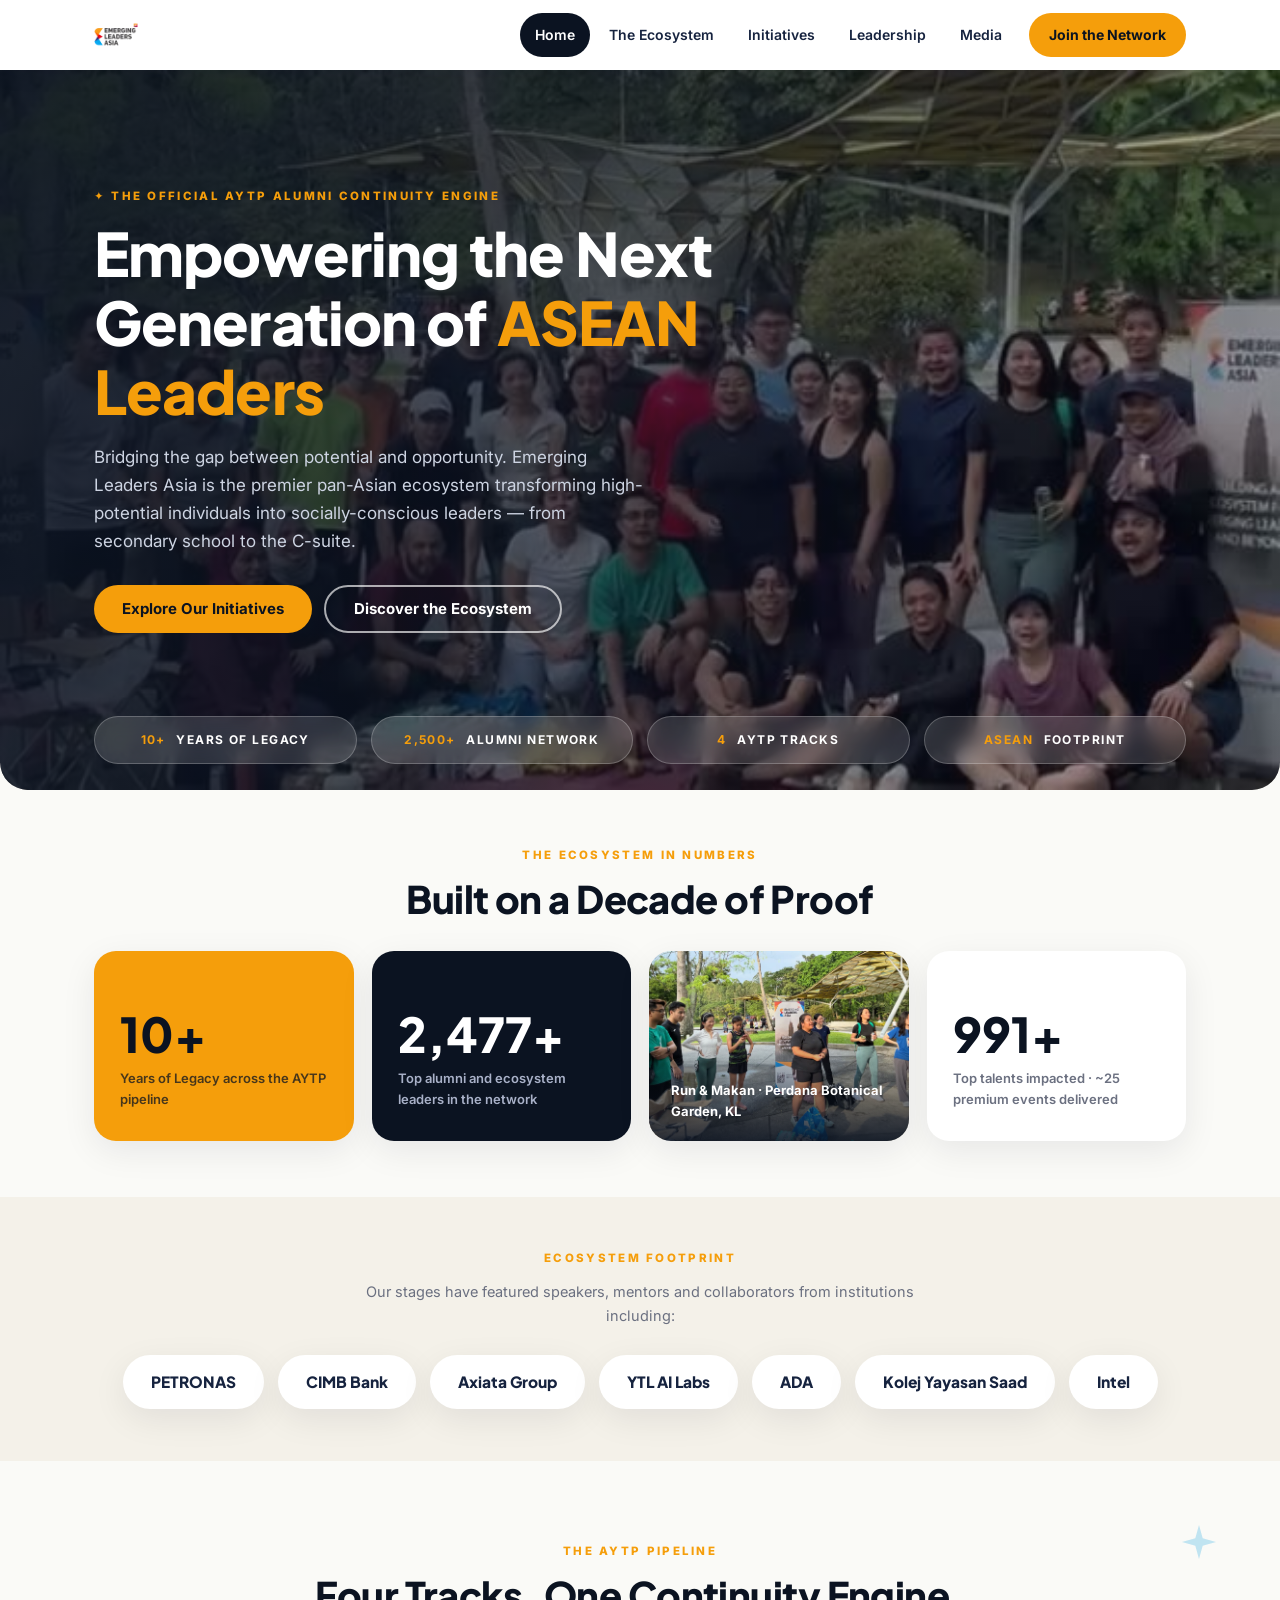
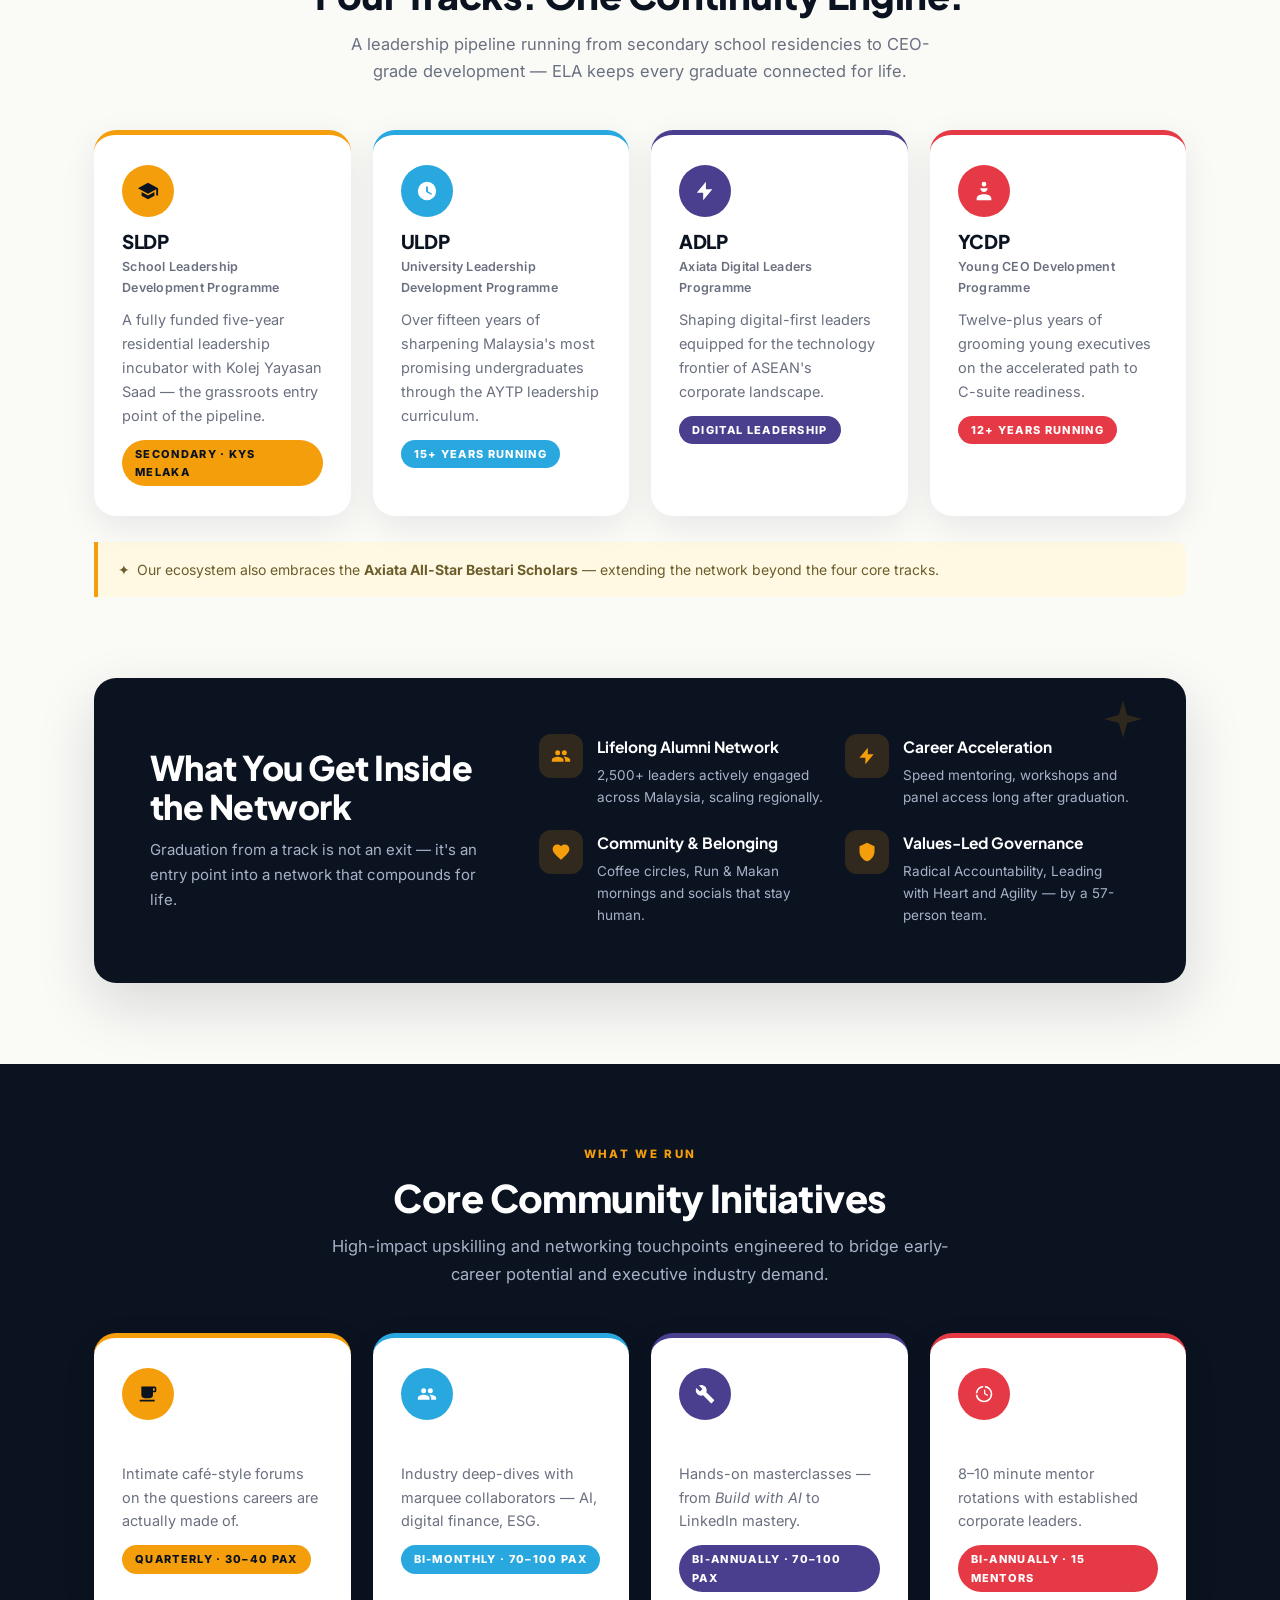
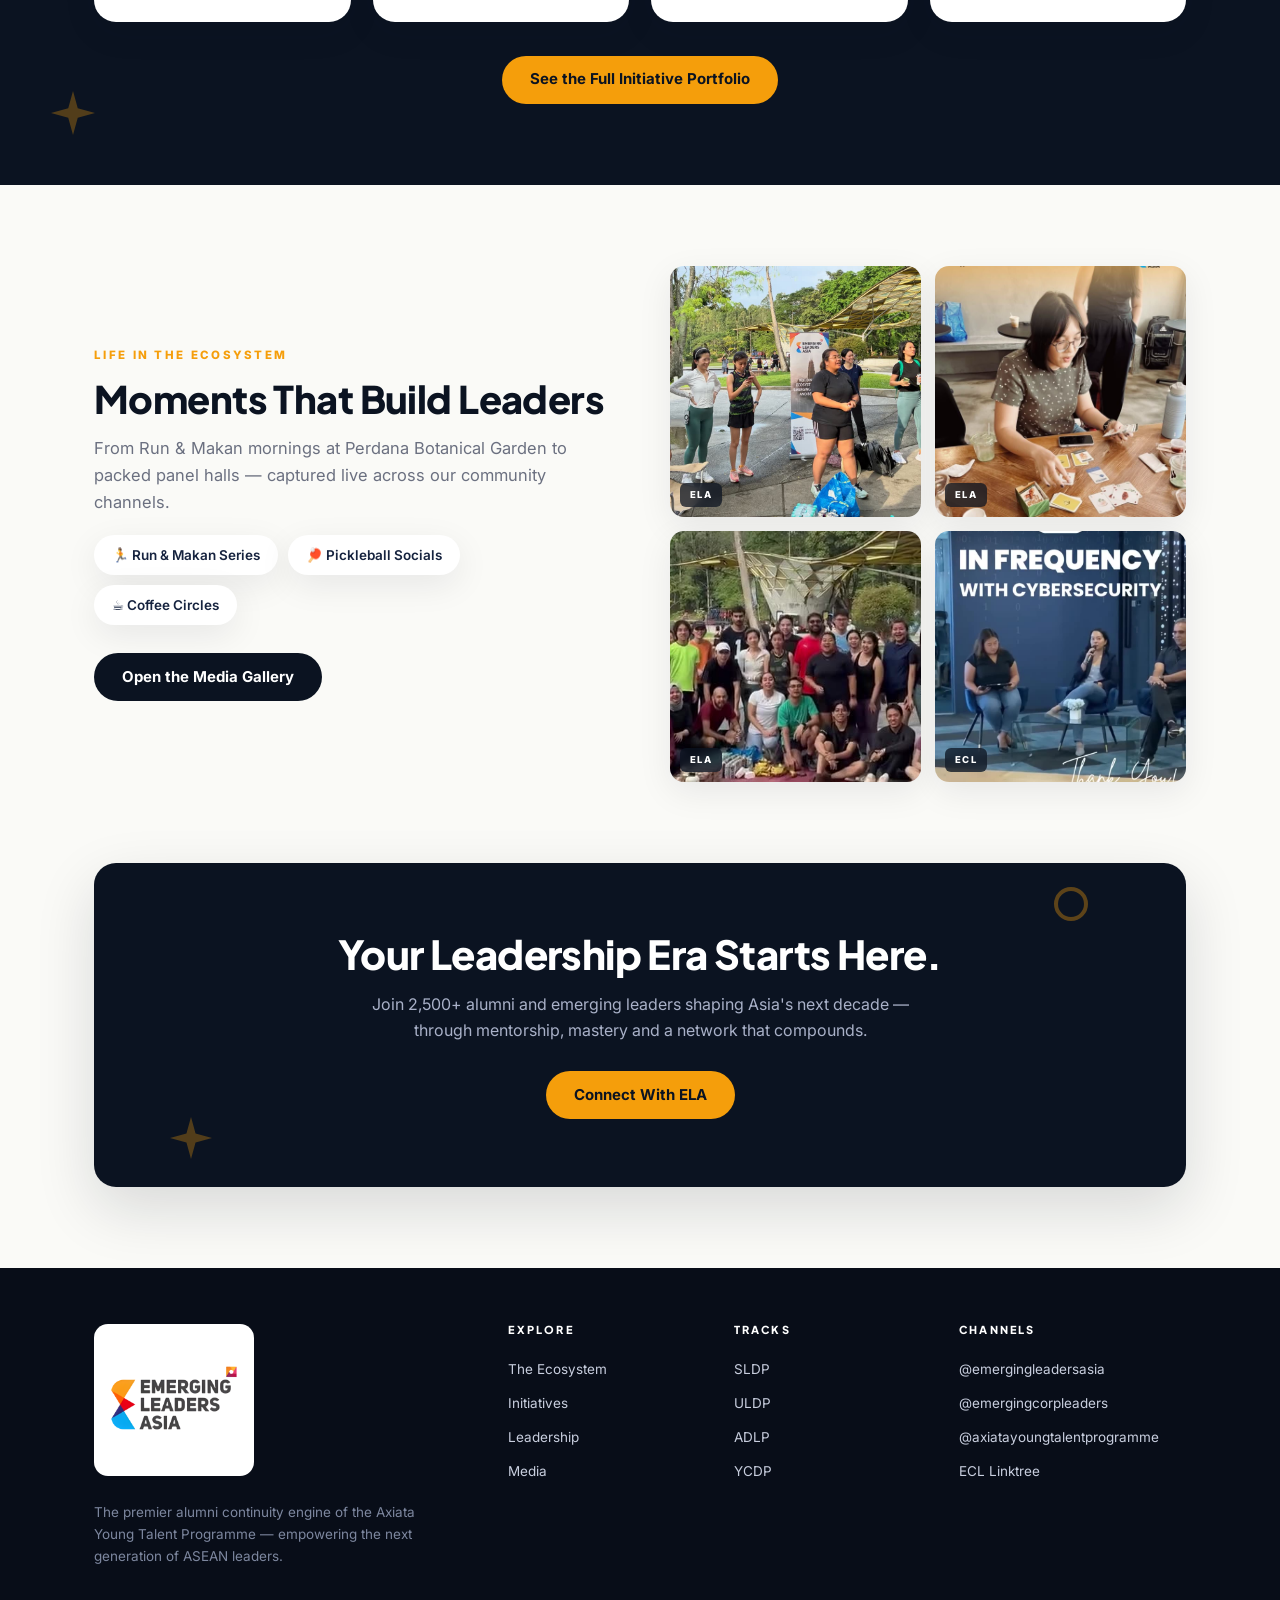
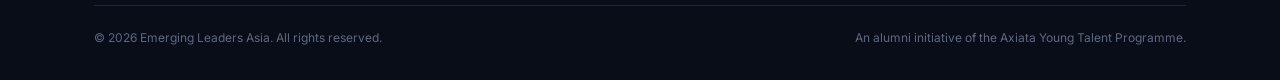
==== commit 64a7ed46: "v4: Ecosystem rebuilt with four equal tracks (no SLDP spotlight); Horizon-style inset heroes, about " ====
--- a/index.html
+++ b/index.html
@@ -13,7 +13,7 @@
   <link rel="preconnect" href="https://fonts.googleapis.com">
   <link rel="preconnect" href="https://fonts.gstatic.com" crossorigin>
   <link href="https://fonts.googleapis.com/css2?family=Plus+Jakarta+Sans:wght@600;700;800&family=Inter:wght@400;500;600;700&display=swap" rel="stylesheet">
-  <link rel="stylesheet" href="assets/css/main.css?v=3">
+  <link rel="stylesheet" href="assets/css/main.css?v=4">
 </head>
 <body>
 
--- a/assets/css/main.css
+++ b/assets/css/main.css
@@ -726,3 +726,110 @@
 }
 .features-band .item b { display: block; color: #fff; font-family: var(--font-display); font-size: 15.5px; }
 .features-band .item p { color: #a9b1c8; font-size: 13.5px; margin-top: 4px; }
+
+/* ============================================================
+   v4 — Horizon-style components (inset hero, about strip,
+   plain stats, equal track cards)
+   ============================================================ */
+
+/* ---------- rounded inset photo hero (hero lives inside the page frame) ---------- */
+.hero-inset { padding: 22px 0 0; }
+.hero-inset .frame {
+  position: relative;
+  border-radius: var(--radius-lg);
+  overflow: hidden;
+  min-height: min(62vh, 540px);
+  display: flex;
+  align-items: center;
+  justify-content: center;
+  text-align: center;
+}
+.hero-inset .frame img.bg { position: absolute; inset: 0; width: 100%; height: 100%; object-fit: cover; }
+.hero-inset .frame::before {
+  content: "";
+  position: absolute;
+  inset: 0;
+  background: linear-gradient(180deg, rgba(11, 19, 33, 0.55), rgba(11, 19, 33, 0.72));
+}
+.hero-inset .inner { position: relative; z-index: 2; padding: 70px 26px; max-width: 760px; }
+.hero-inset h1 { color: #fff; font-size: clamp(30px, 4.6vw, 52px); }
+.hero-inset .sub { color: #d5dbe7; font-size: 16.5px; max-width: 52ch; margin: 16px auto 0; }
+.hero-inset .cta { margin-top: 28px; display: flex; gap: 12px; justify-content: center; flex-wrap: wrap; }
+.hero-inset .corner {
+  position: absolute;
+  z-index: 2;
+  font-size: 12px;
+  font-weight: 600;
+  color: rgba(255, 255, 255, 0.85);
+}
+
+/* ---------- about strip: pill label left, big statement right ---------- */
+.about-strip { display: grid; grid-template-columns: 180px 1fr; gap: 28px; align-items: start; }
+@media (max-width: 760px) { .about-strip { grid-template-columns: 1fr; gap: 14px; } }
+.pill-label {
+  display: inline-flex;
+  align-items: center;
+  border: 1px solid var(--line);
+  background: var(--paper);
+  border-radius: 999px;
+  padding: 8px 18px;
+  font-size: 13px;
+  font-weight: 700;
+  color: var(--navy2);
+  white-space: nowrap;
+}
+.about-strip .statement {
+  font-family: var(--font-display);
+  font-size: clamp(20px, 2.6vw, 28px);
+  font-weight: 600;
+  line-height: 1.45;
+  color: var(--navy);
+  letter-spacing: -0.01em;
+  max-width: 30ch;
+}
+.about-strip .statement strong { color: var(--amber); font-weight: 800; }
+
+/* ---------- plain stats (no boxes — Horizon style) ---------- */
+.plain-stats { display: grid; grid-template-columns: repeat(4, 1fr); gap: 26px; text-align: center; }
+@media (max-width: 760px) { .plain-stats { grid-template-columns: repeat(2, 1fr); } }
+.plain-stats .num { font-family: var(--font-display); font-size: clamp(32px, 4vw, 46px); font-weight: 700; color: var(--navy); line-height: 1; letter-spacing: -0.02em; }
+.plain-stats .lbl { font-size: 13.5px; color: var(--grey); margin-top: 10px; }
+
+/* ---------- equal track cards (4 equals — no spotlight) ---------- */
+.track-equal {
+  background: var(--paper);
+  border-radius: var(--radius-lg);
+  box-shadow: var(--shadow);
+  padding: 30px 28px;
+  display: flex;
+  flex-direction: column;
+  transition: transform 0.25s var(--ease), box-shadow 0.25s var(--ease);
+}
+.track-equal:hover { transform: translateY(-4px); box-shadow: var(--shadow-lg); }
+.track-equal .head { display: flex; align-items: center; gap: 15px; }
+.track-equal .head .icon { width: 52px; height: 52px; border-radius: 14px; display: grid; place-items: center; color: #fff; flex-shrink: 0; }
+.track-equal.t-amber .head .icon { background: var(--amber); color: var(--navy); }
+.track-equal.t-blue .head .icon { background: var(--blue); }
+.track-equal.t-purple .head .icon { background: var(--purple); }
+.track-equal.t-red .head .icon { background: var(--red); }
+.track-equal .head h3 { font-size: 24px; }
+.track-equal .head .fn { font-size: 12.5px; font-weight: 600; color: var(--grey); margin-top: 2px; }
+.track-equal .pills { display: flex; flex-wrap: wrap; gap: 8px; margin: 18px 0 4px; }
+.track-equal .pills span {
+  font-size: 11px;
+  font-weight: 700;
+  letter-spacing: 0.06em;
+  text-transform: uppercase;
+  background: var(--cream);
+  color: var(--navy2);
+  border-radius: 999px;
+  padding: 5px 12px;
+}
+.track-equal > p.blurb { font-size: 14.5px; color: var(--grey); margin-top: 12px; }
+.track-equal ul { margin-top: 14px; display: flex; flex-direction: column; gap: 9px; }
+.track-equal ul li { display: flex; gap: 10px; font-size: 13.5px; color: var(--navy2); font-weight: 500; }
+.track-equal ul li::before { content: "✦"; font-size: 11px; margin-top: 2px; }
+.track-equal.t-amber ul li::before { color: var(--amber); }
+.track-equal.t-blue ul li::before { color: var(--blue); }
+.track-equal.t-purple ul li::before { color: var(--purple); }
+.track-equal.t-red ul li::before { color: var(--red); }
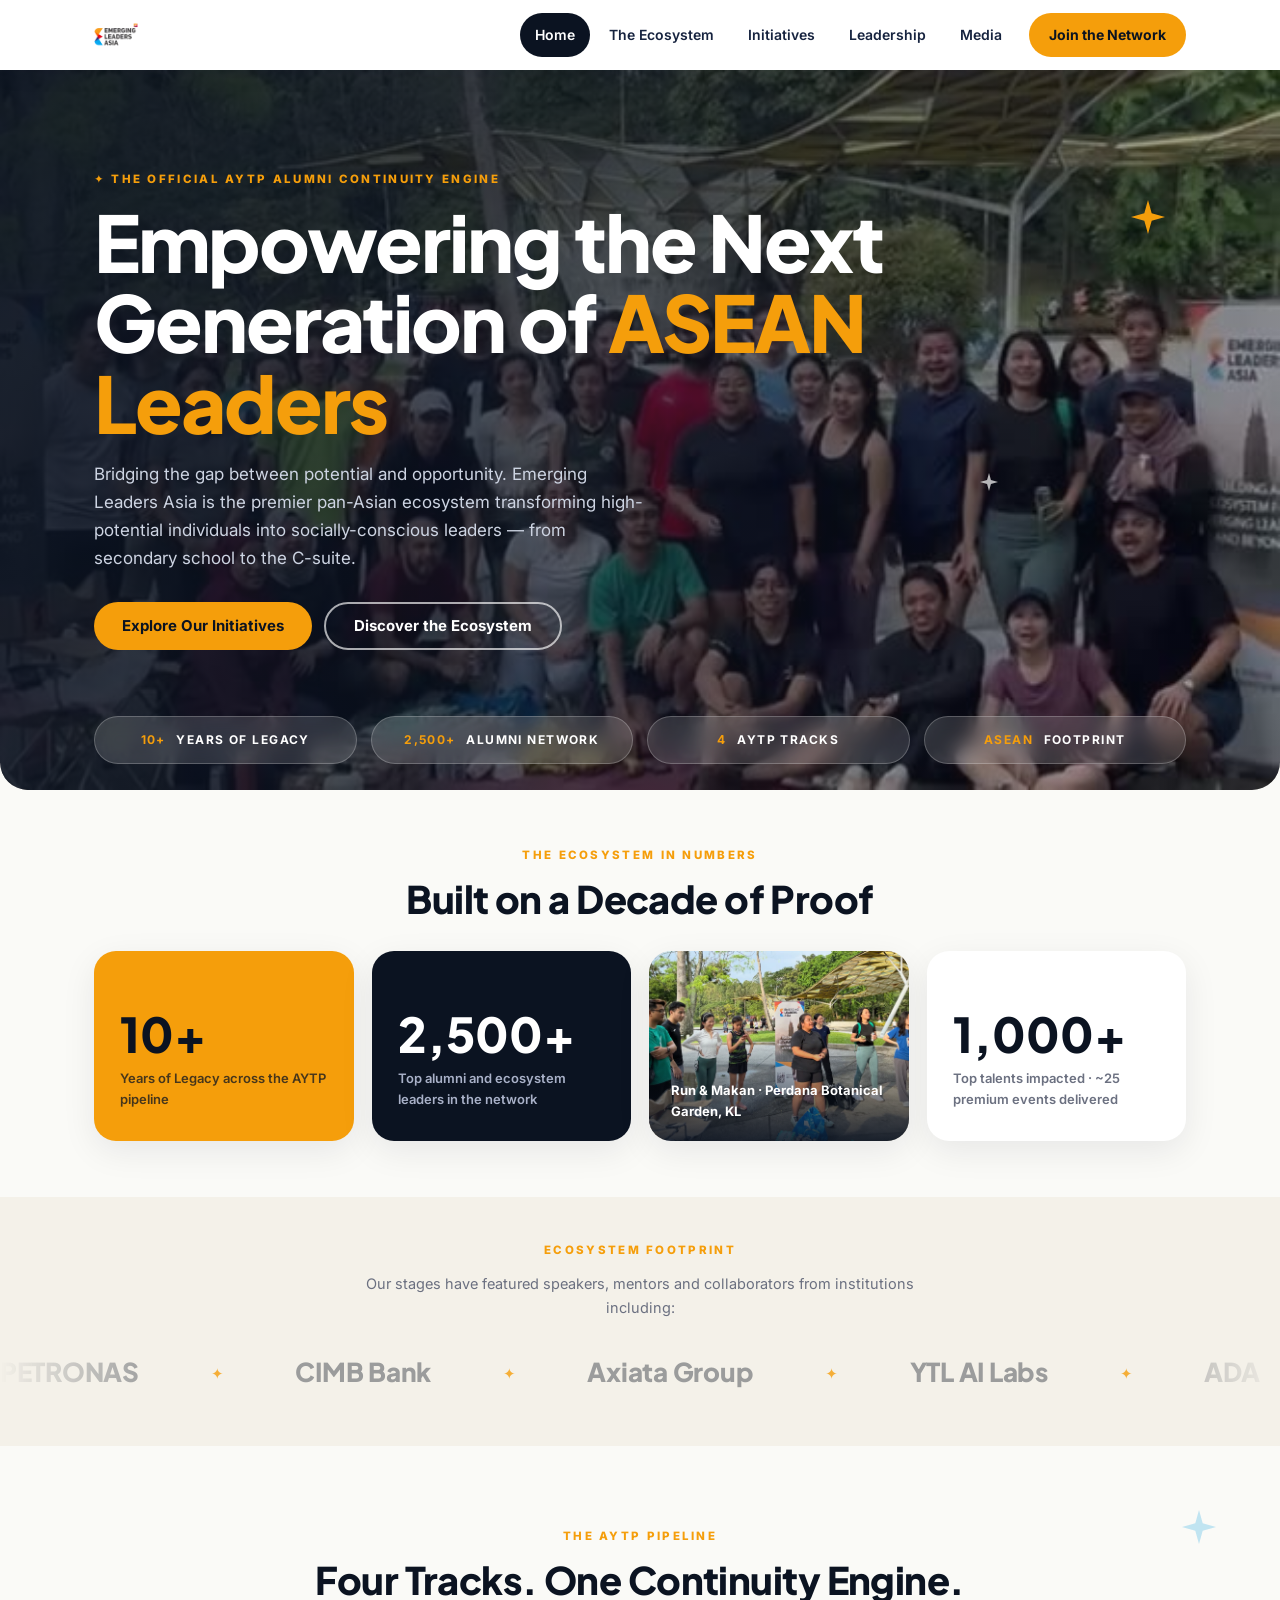
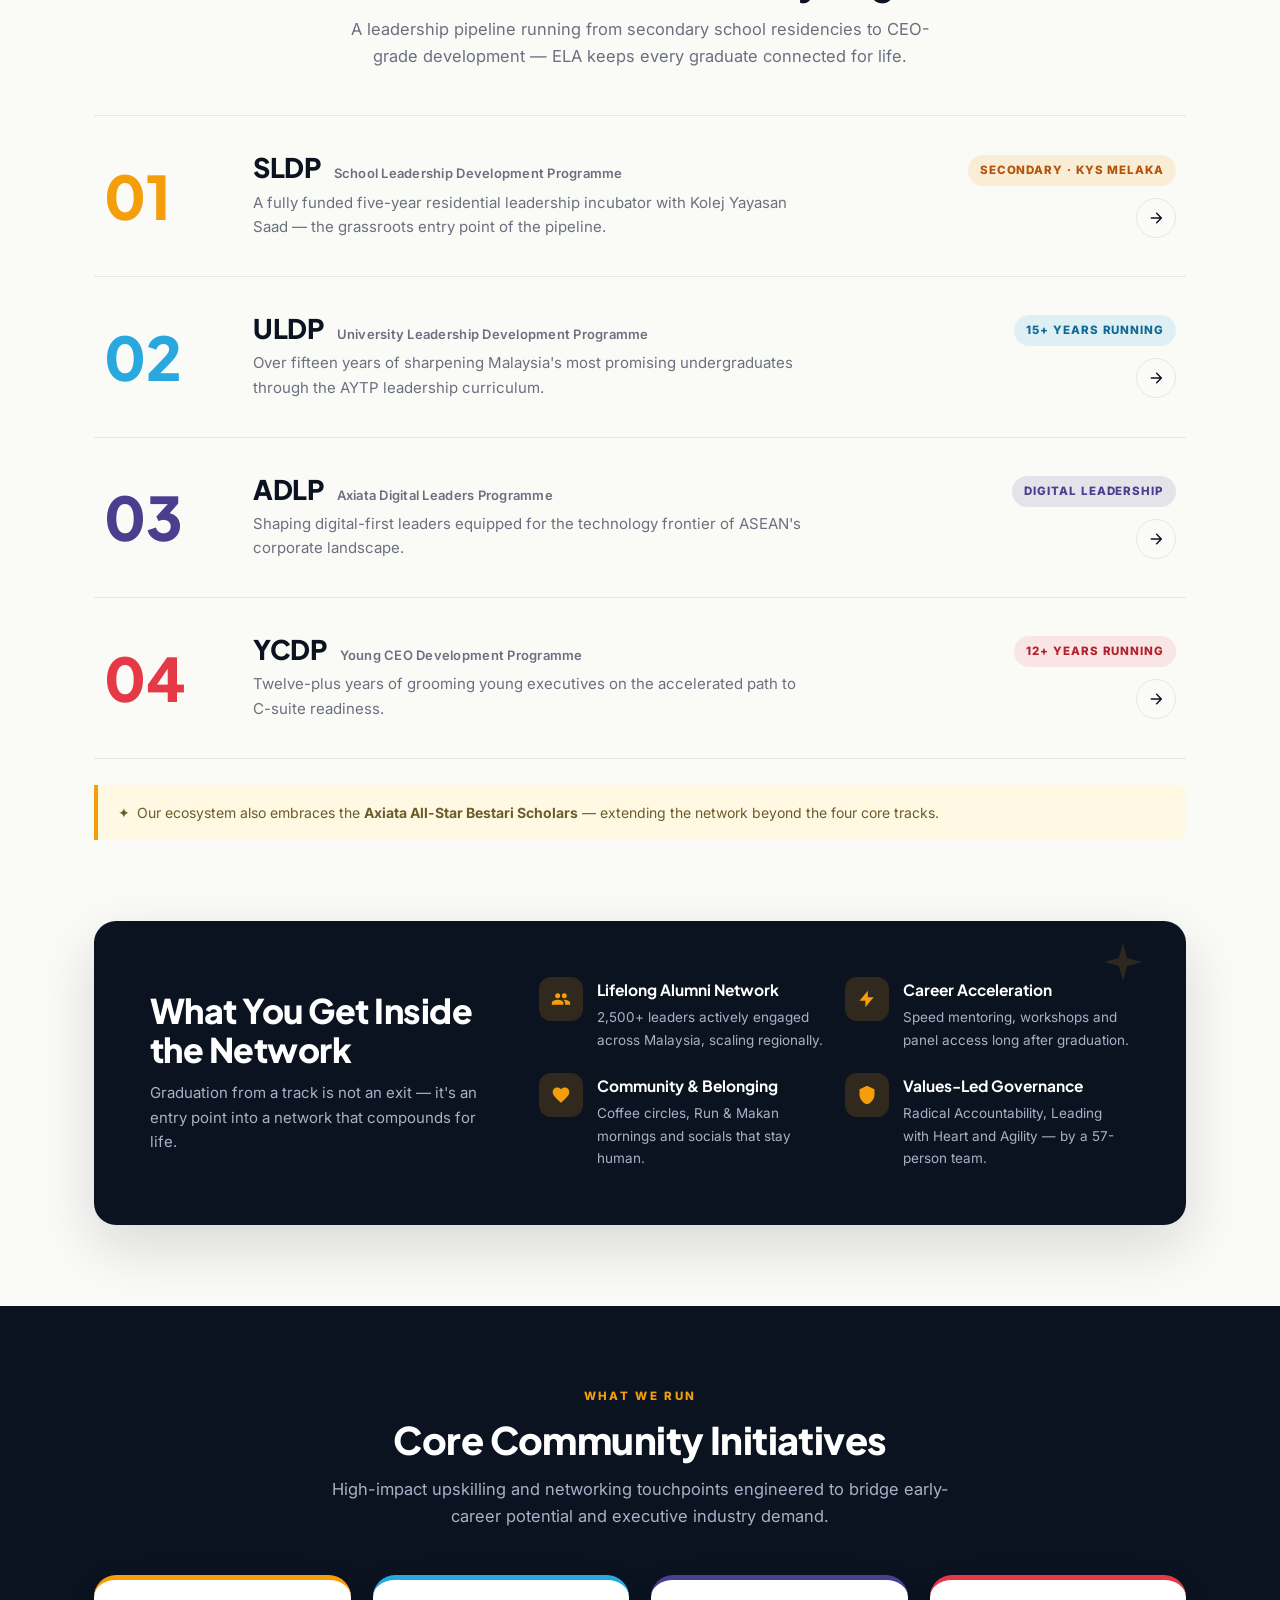
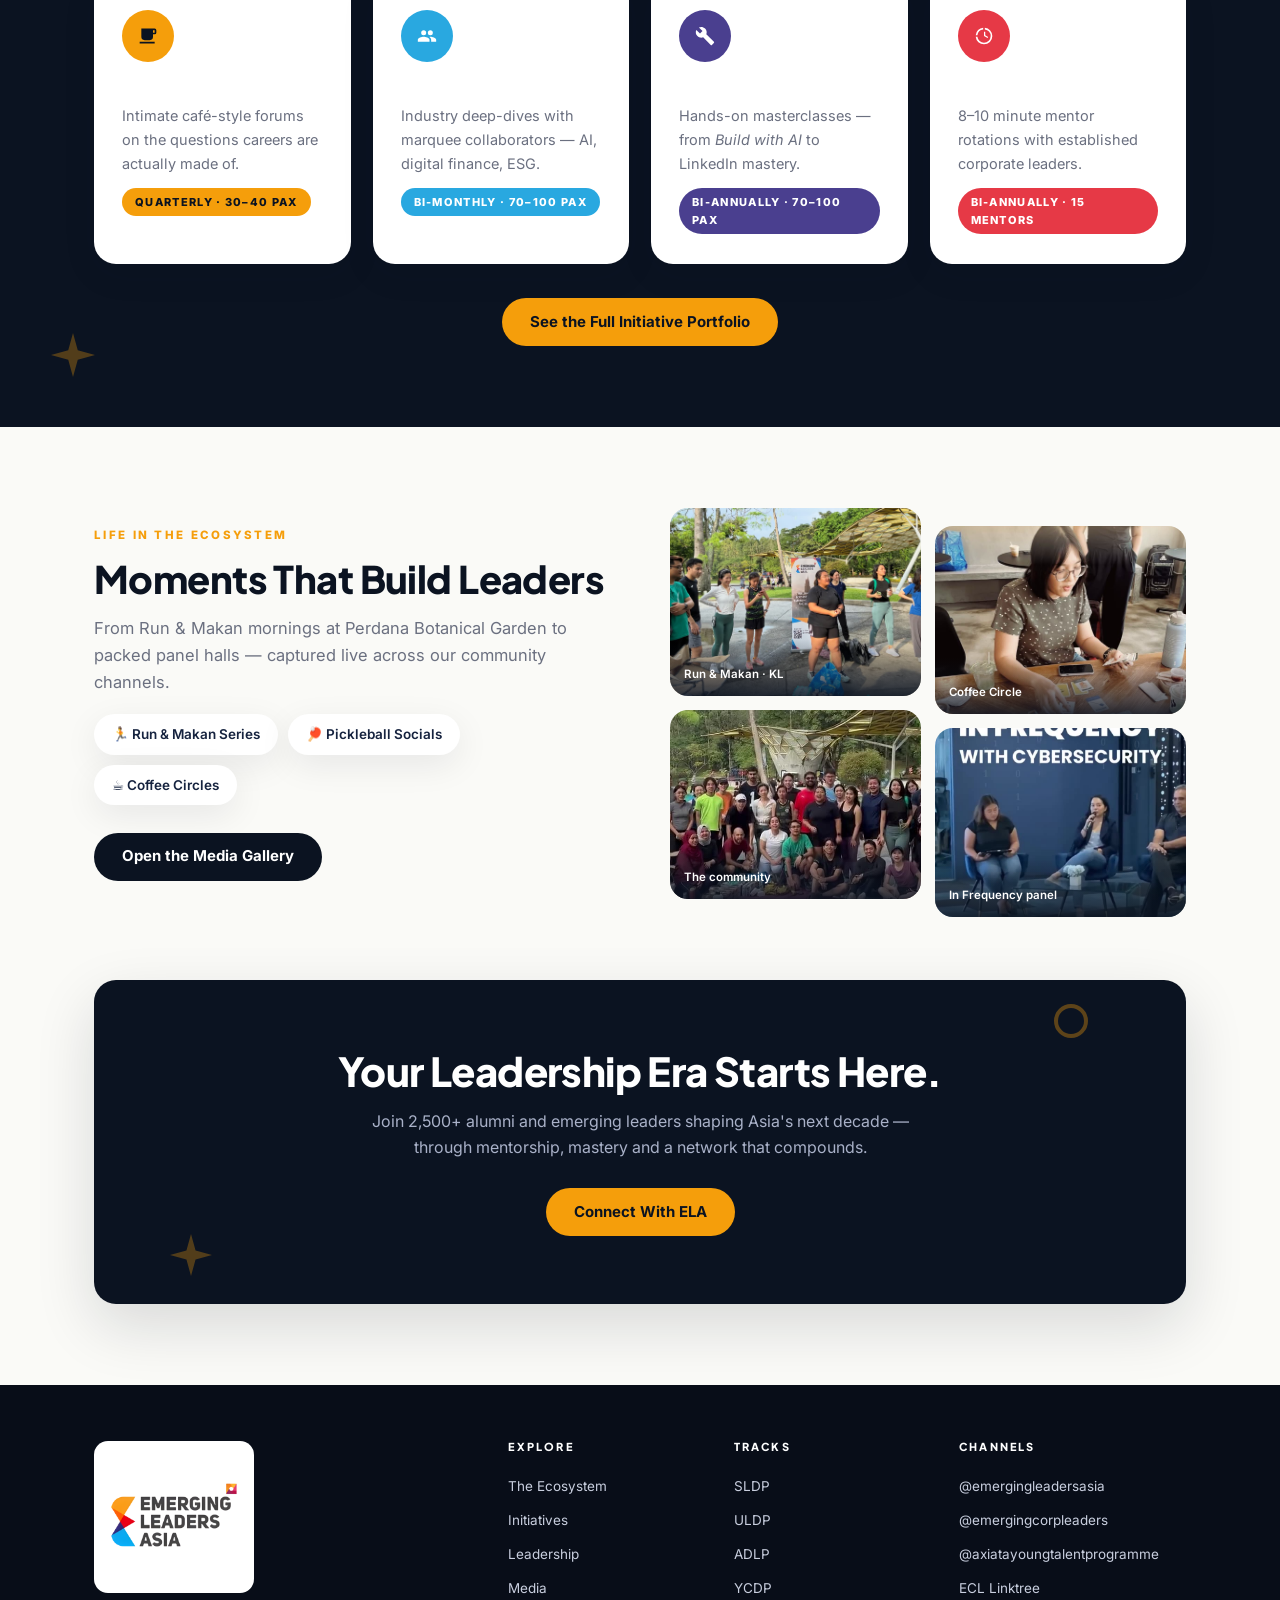
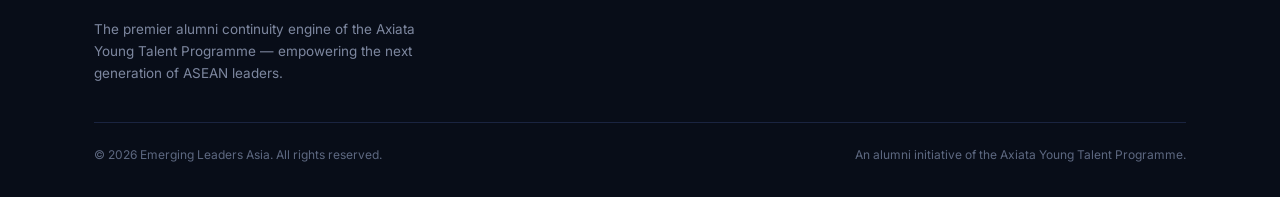
==== commit d4107a84: "Home v3: editorial track rows, partner ticker, staggered photos, bigger hero Design System v3 pass (" ====
--- a/index.html
+++ b/index.html
@@ -13,7 +13,7 @@
   <link rel="preconnect" href="https://fonts.googleapis.com">
   <link rel="preconnect" href="https://fonts.gstatic.com" crossorigin>
   <link href="https://fonts.googleapis.com/css2?family=Plus+Jakarta+Sans:wght@600;700;800&family=Inter:wght@400;500;600;700&display=swap" rel="stylesheet">
-  <link rel="stylesheet" href="assets/css/main.css?v=4">
+  <link rel="stylesheet" href="assets/css/main.css?v=5">
 </head>
 <body>
 
@@ -38,6 +38,8 @@
   <!-- ================= HERO (full-bleed photo) ================= -->
   <div class="hero-full">
     <div class="bg"><img src="assets/video/v00_ela.jpg" alt="The ELA community at the Run & Makan session, Perdana Botanical Garden KL" fetchpriority="high"></div>
+    <svg class="geo float" style="position:absolute;top:18%;right:9%;color:var(--amber);z-index:2;" width="34" height="34" viewBox="0 0 24 24" fill="currentColor" aria-hidden="true"><path d="M12 0l2.6 9.4L24 12l-9.4 2.6L12 24l-2.6-9.4L0 12l9.4-2.6z"/></svg>
+    <svg class="geo float" style="position:absolute;top:56%;right:22%;color:rgba(255,255,255,.7);animation-delay:1.8s;z-index:2;" width="18" height="18" viewBox="0 0 24 24" fill="currentColor" aria-hidden="true"><path d="M12 0l2.6 9.4L24 12l-9.4 2.6L12 24l-2.6-9.4L0 12l9.4-2.6z"/></svg>
     <div class="shell">
       <p class="kicker">✦ The Official AYTP Alumni Continuity Engine</p>
       <h1>Empowering the Next Generation of <em>ASEAN Leaders</em></h1>
@@ -85,20 +87,29 @@
     </div>
   </section>
 
-  <!-- ================= PARTNERS ================= -->
-  <section class="band" style="padding:52px 0;">
-    <div class="shell center reveal" style="margin-bottom:28px;">
+  <!-- ================= PARTNERS (v3 ticker) ================= -->
+  <section class="band" style="padding:44px 0;">
+    <div class="shell center reveal" style="margin-bottom:24px;">
       <p class="kicker">Ecosystem Footprint</p>
       <p class="lede" style="font-size:14.5px;">Our stages have featured speakers, mentors and collaborators from institutions including:</p>
     </div>
-    <div class="shell partner-chips reveal">
-      <span>PETRONAS</span>
-      <span>CIMB Bank</span>
-      <span>Axiata Group</span>
-      <span>YTL AI Labs</span>
-      <span>ADA</span>
-      <span>Kolej Yayasan Saad</span>
-      <span>Intel</span>
+    <div class="ticker reveal" aria-label="Partner institutions">
+      <div class="rail">
+        <span>PETRONAS</span><span class="sep">✦</span>
+        <span>CIMB Bank</span><span class="sep">✦</span>
+        <span>Axiata Group</span><span class="sep">✦</span>
+        <span>YTL AI Labs</span><span class="sep">✦</span>
+        <span>ADA</span><span class="sep">✦</span>
+        <span>Kolej Yayasan Saad</span><span class="sep">✦</span>
+        <span>Intel</span><span class="sep">✦</span>
+        <span aria-hidden="true">PETRONAS</span><span class="sep" aria-hidden="true">✦</span>
+        <span aria-hidden="true">CIMB Bank</span><span class="sep" aria-hidden="true">✦</span>
+        <span aria-hidden="true">Axiata Group</span><span class="sep" aria-hidden="true">✦</span>
+        <span aria-hidden="true">YTL AI Labs</span><span class="sep" aria-hidden="true">✦</span>
+        <span aria-hidden="true">ADA</span><span class="sep" aria-hidden="true">✦</span>
+        <span aria-hidden="true">Kolej Yayasan Saad</span><span class="sep" aria-hidden="true">✦</span>
+        <span aria-hidden="true">Intel</span><span class="sep" aria-hidden="true">✦</span>
+      </div>
     </div>
   </section>
 
@@ -112,34 +123,50 @@
         <p class="lede">A leadership pipeline running from secondary school residencies to CEO-grade development — ELA keeps every graduate connected for life.</p>
       </div>
 
-      <div class="grid c4">
-        <a class="card t-amber reveal" href="ecosystem.html#sldp">
-          <div class="icon"><svg width="22" height="22" viewBox="0 0 24 24" fill="currentColor"><path d="M12 3L1 9l11 6 9-4.91V17h2V9L12 3zM5 13.18v4L12 21l7-3.82v-4L12 17l-7-3.82z"/></svg></div>
-          <h3>SLDP</h3>
-          <p class="full-name">School Leadership Development Programme</p>
-          <p style="margin-top:10px;">A fully funded five-year residential leadership incubator with Kolej Yayasan Saad — the grassroots entry point of the pipeline.</p>
-          <span class="tag">Secondary · KYS Melaka</span>
+      <div class="track-rows">
+        <a class="track-row t-amber reveal" href="ecosystem.html#sldp">
+          <span class="tn" aria-hidden="true">01</span>
+          <div>
+            <h3>SLDP <span class="fn">School Leadership Development Programme</span></h3>
+            <p class="desc">A fully funded five-year residential leadership incubator with Kolej Yayasan Saad — the grassroots entry point of the pipeline.</p>
+          </div>
+          <div class="side">
+            <span class="tag2">Secondary · KYS Melaka</span>
+            <span class="arrow"><svg width="16" height="16" viewBox="0 0 24 24" fill="none" stroke="currentColor" stroke-width="2.2" stroke-linecap="round" stroke-linejoin="round"><path d="M5 12h14M13 5l7 7-7 7"/></svg></span>
+          </div>
         </a>
-        <a class="card t-blue reveal" href="ecosystem.html#uldp">
-          <div class="icon"><svg width="22" height="22" viewBox="0 0 24 24" fill="currentColor"><path d="M12 2a10 10 0 100 20 10 10 0 000-20zm1 5v5.25l4.5 2.67-.75 1.23L11 13V7h2z"/></svg></div>
-          <h3>ULDP</h3>
-          <p class="full-name">University Leadership Development Programme</p>
-          <p style="margin-top:10px;">Over fifteen years of sharpening Malaysia's most promising undergraduates through the AYTP leadership curriculum.</p>
-          <span class="tag">15+ Years Running</span>
+        <a class="track-row t-blue reveal" href="ecosystem.html#uldp">
+          <span class="tn" aria-hidden="true">02</span>
+          <div>
+            <h3>ULDP <span class="fn">University Leadership Development Programme</span></h3>
+            <p class="desc">Over fifteen years of sharpening Malaysia's most promising undergraduates through the AYTP leadership curriculum.</p>
+          </div>
+          <div class="side">
+            <span class="tag2">15+ Years Running</span>
+            <span class="arrow"><svg width="16" height="16" viewBox="0 0 24 24" fill="none" stroke="currentColor" stroke-width="2.2" stroke-linecap="round" stroke-linejoin="round"><path d="M5 12h14M13 5l7 7-7 7"/></svg></span>
+          </div>
         </a>
-        <a class="card t-purple reveal" href="ecosystem.html#adlp">
-          <div class="icon"><svg width="22" height="22" viewBox="0 0 24 24" fill="currentColor"><path d="M13 2L3 14h7v8l10-12h-7l0-8z"/></svg></div>
-          <h3>ADLP</h3>
-          <p class="full-name">Axiata Digital Leaders Programme</p>
-          <p style="margin-top:10px;">Shaping digital-first leaders equipped for the technology frontier of ASEAN's corporate landscape.</p>
-          <span class="tag">Digital Leadership</span>
+        <a class="track-row t-purple reveal" href="ecosystem.html#adlp">
+          <span class="tn" aria-hidden="true">03</span>
+          <div>
+            <h3>ADLP <span class="fn">Axiata Digital Leaders Programme</span></h3>
+            <p class="desc">Shaping digital-first leaders equipped for the technology frontier of ASEAN's corporate landscape.</p>
+          </div>
+          <div class="side">
+            <span class="tag2">Digital Leadership</span>
+            <span class="arrow"><svg width="16" height="16" viewBox="0 0 24 24" fill="none" stroke="currentColor" stroke-width="2.2" stroke-linecap="round" stroke-linejoin="round"><path d="M5 12h14M13 5l7 7-7 7"/></svg></span>
+          </div>
         </a>
-        <a class="card t-red reveal" href="ecosystem.html#ycdp">
-          <div class="icon"><svg width="22" height="22" viewBox="0 0 24 24" fill="currentColor"><path d="M12 7a2.5 2.5 0 110-5 2.5 2.5 0 010 5zM4 22v-2c0-2.8 3.6-4.5 8-4.5s8 1.7 8 4.5v2H4zm8-9c-2.2 0-4-1.8-4-4h8c0 2.2-1.8 4-4 4z"/></svg></div>
-          <h3>YCDP</h3>
-          <p class="full-name">Young CEO Development Programme</p>
-          <p style="margin-top:10px;">Twelve-plus years of grooming young executives on the accelerated path to C-suite readiness.</p>
-          <span class="tag">12+ Years Running</span>
+        <a class="track-row t-red reveal" href="ecosystem.html#ycdp">
+          <span class="tn" aria-hidden="true">04</span>
+          <div>
+            <h3>YCDP <span class="fn">Young CEO Development Programme</span></h3>
+            <p class="desc">Twelve-plus years of grooming young executives on the accelerated path to C-suite readiness.</p>
+          </div>
+          <div class="side">
+            <span class="tag2">12+ Years Running</span>
+            <span class="arrow"><svg width="16" height="16" viewBox="0 0 24 24" fill="none" stroke="currentColor" stroke-width="2.2" stroke-linecap="round" stroke-linejoin="round"><path d="M5 12h14M13 5l7 7-7 7"/></svg></span>
+          </div>
         </a>
       </div>
 
@@ -237,11 +264,11 @@
         </div>
         <p style="margin-top:28px;"><a class="btn btn-navy" href="media.html">Open the Media Gallery</a></p>
       </div>
-      <div class="photo-grid reveal" style="grid-template-columns:repeat(2,1fr);">
-        <button class="photo-cell" onclick="ELA.openPhoto('assets/img/gallery/p02_ela.jpg','ELA Run & Makan at Perdana Botanical Garden, KL')"><img loading="lazy" src="assets/img/gallery/p02_ela.jpg" alt="ELA Run and Makan community event"><span class="ch">ELA</span></button>
-        <button class="photo-cell" onclick="ELA.openPhoto('assets/img/gallery/p00_ela.jpg','Coffee Circle — café-style community forum')"><img loading="lazy" src="assets/img/gallery/p00_ela.jpg" alt="ELA Coffee Circle forum"><span class="ch">ELA</span></button>
-        <button class="photo-cell" onclick="ELA.openPhoto('assets/video/v00_ela.jpg','The ELA community at Run & Makan')"><img loading="lazy" src="assets/video/v00_ela.jpg" alt="ELA community group photo"><span class="ch">ELA</span></button>
-        <button class="photo-cell" onclick="ELA.openPhoto('assets/video/v06_ela.jpg','In Frequency — cybersecurity panel')"><img loading="lazy" src="assets/video/v06_ela.jpg" alt="ECL panel discussion"><span class="ch">ECL</span></button>
+      <div class="photo-stagger reveal" style="grid-template-columns:repeat(2,1fr);">
+        <button onclick="ELA.openPhoto('assets/img/gallery/p02_ela.jpg','ELA Run & Makan at Perdana Botanical Garden, KL')"><img loading="lazy" src="assets/img/gallery/p02_ela.jpg" alt="ELA Run and Makan community event"><span class="cap">Run &amp; Makan · KL</span></button>
+        <button onclick="ELA.openPhoto('assets/img/gallery/p00_ela.jpg','Coffee Circle — café-style community forum')"><img loading="lazy" src="assets/img/gallery/p00_ela.jpg" alt="ELA Coffee Circle forum"><span class="cap">Coffee Circle</span></button>
+        <button onclick="ELA.openPhoto('assets/video/v00_ela.jpg','The ELA community at Run & Makan')"><img loading="lazy" src="assets/video/v00_ela.jpg" alt="ELA community group photo"><span class="cap">The community</span></button>
+        <button onclick="ELA.openPhoto('assets/video/v06_ela.jpg','In Frequency — cybersecurity panel')"><img loading="lazy" src="assets/video/v06_ela.jpg" alt="ECL panel discussion"><span class="cap">In Frequency panel</span></button>
       </div>
     </div>
   </section>
--- a/assets/css/main.css
+++ b/assets/css/main.css
@@ -833,3 +833,54 @@
 .track-equal.t-blue ul li::before { color: var(--blue); }
 .track-equal.t-purple ul li::before { color: var(--purple); }
 .track-equal.t-red ul li::before { color: var(--red); }
+
+/* ============================================================
+   ELA Design System v3 — editorial upgrade (additive)
+   Bigger type, numbered track rows, ticker, staggered photos.
+   ============================================================ */
+
+/* v3 hero scale-up */
+.hero-full h1 { font-size: clamp(40px, 6.6vw, 78px); line-height: 1.03; letter-spacing: -0.025em; max-width: 16ch; }
+.hero-full .sub { font-size: 17px; }
+.geo.float { animation: v3-float 5.5s ease-in-out infinite; }
+@keyframes v3-float { 0%,100% { transform: translateY(0) rotate(0); } 50% { transform: translateY(-13px) rotate(10deg); } }
+
+/* v3 partner ticker */
+.ticker { overflow: hidden; position: relative; padding: 8px 0; -webkit-mask-image: linear-gradient(90deg, transparent, #000 12%, #000 88%, transparent); mask-image: linear-gradient(90deg, transparent, #000 12%, #000 88%, transparent); }
+.ticker .rail { display: flex; align-items: center; gap: clamp(36px, 6vw, 72px); width: max-content; animation: v3-ticker 30s linear infinite; }
+.ticker:hover .rail { animation-play-state: paused; }
+.ticker .rail span { font-family: var(--font-display); font-weight: 800; font-size: clamp(18px, 2.4vw, 26px); color: var(--navy); opacity: .38; white-space: nowrap; letter-spacing: -0.01em; }
+.ticker .rail .sep { color: var(--amber); opacity: .8; font-size: 15px; }
+@keyframes v3-ticker { to { transform: translateX(-50%); } }
+
+/* v3 numbered track rows */
+.track-rows { border-top: 1px solid var(--line); margin-top: 10px; }
+.track-row { display: grid; grid-template-columns: clamp(72px, 9vw, 120px) 1fr auto; align-items: center; gap: clamp(16px, 3vw, 34px); padding: clamp(24px, 4vh, 38px) 10px; border-bottom: 1px solid var(--line); position: relative; transition: background .3s var(--ease), transform .3s var(--ease); }
+.track-row:hover { background: var(--paper); transform: translateX(6px); }
+.track-row .tn { font-family: var(--font-display); font-weight: 800; font-size: clamp(38px, 5.4vw, 60px); line-height: 1; }
+.track-row.t-amber .tn { color: var(--amber); } .track-row.t-blue .tn { color: var(--blue); }
+.track-row.t-purple .tn { color: var(--purple); } .track-row.t-red .tn { color: var(--red); }
+.track-row h3 { font-size: clamp(21px, 2.6vw, 27px); display: flex; align-items: baseline; gap: 12px; flex-wrap: wrap; }
+.track-row h3 .fn { font-family: var(--font-body); font-weight: 600; font-size: 13px; color: var(--grey); letter-spacing: .02em; }
+.track-row .desc { margin-top: 7px; color: var(--grey); font-size: 15px; max-width: 62ch; }
+.track-row .side { display: flex; flex-direction: column; align-items: flex-end; gap: 12px; }
+.track-row .tag2 { font-size: 11.5px; font-weight: 800; letter-spacing: .08em; text-transform: uppercase; padding: 6px 12px; border-radius: 999px; white-space: nowrap; }
+.track-row.t-amber .tag2 { background: var(--amber-soft); color: #b45309; }
+.track-row.t-blue .tag2 { background: rgba(41,168,224,.13); color: #106a94; }
+.track-row.t-purple .tag2 { background: rgba(74,63,143,.12); color: var(--purple); }
+.track-row.t-red .tag2 { background: rgba(230,57,70,.11); color: #b3212d; }
+.track-row .arrow { width: 40px; height: 40px; border-radius: 50%; border: 1.5px solid var(--line); display: flex; align-items: center; justify-content: center; color: var(--navy); transition: all .3s var(--ease); }
+.track-row:hover .arrow { background: var(--navy); color: #fff; border-color: var(--navy); transform: rotate(-45deg); }
+@media (max-width: 720px) {
+  .track-row { grid-template-columns: 56px 1fr; }
+  .track-row .side { grid-column: 2; flex-direction: row; align-items: center; justify-content: flex-start; }
+}
+
+/* v3 staggered photo strip */
+.photo-stagger { display: grid; grid-template-columns: repeat(4, 1fr); gap: 14px; }
+.photo-stagger figure, .photo-stagger button { position: relative; overflow: hidden; border-radius: 18px; aspect-ratio: 4/3; padding: 0; display: block; width: 100%; }
+.photo-stagger > *:nth-child(even) { transform: translateY(18px); }
+.photo-stagger img { width: 100%; height: 100%; object-fit: cover; transition: transform .5s var(--ease); }
+.photo-stagger > *:hover img { transform: scale(1.06); }
+.photo-stagger .cap { position: absolute; inset: auto 0 0 0; padding: 26px 14px 12px; font-size: 11.5px; font-weight: 600; color: #fff; text-align: left; background: linear-gradient(180deg, transparent, rgba(11,19,33,.85)); }
+@media (max-width: 820px) { .photo-stagger { grid-template-columns: repeat(2, 1fr); } }
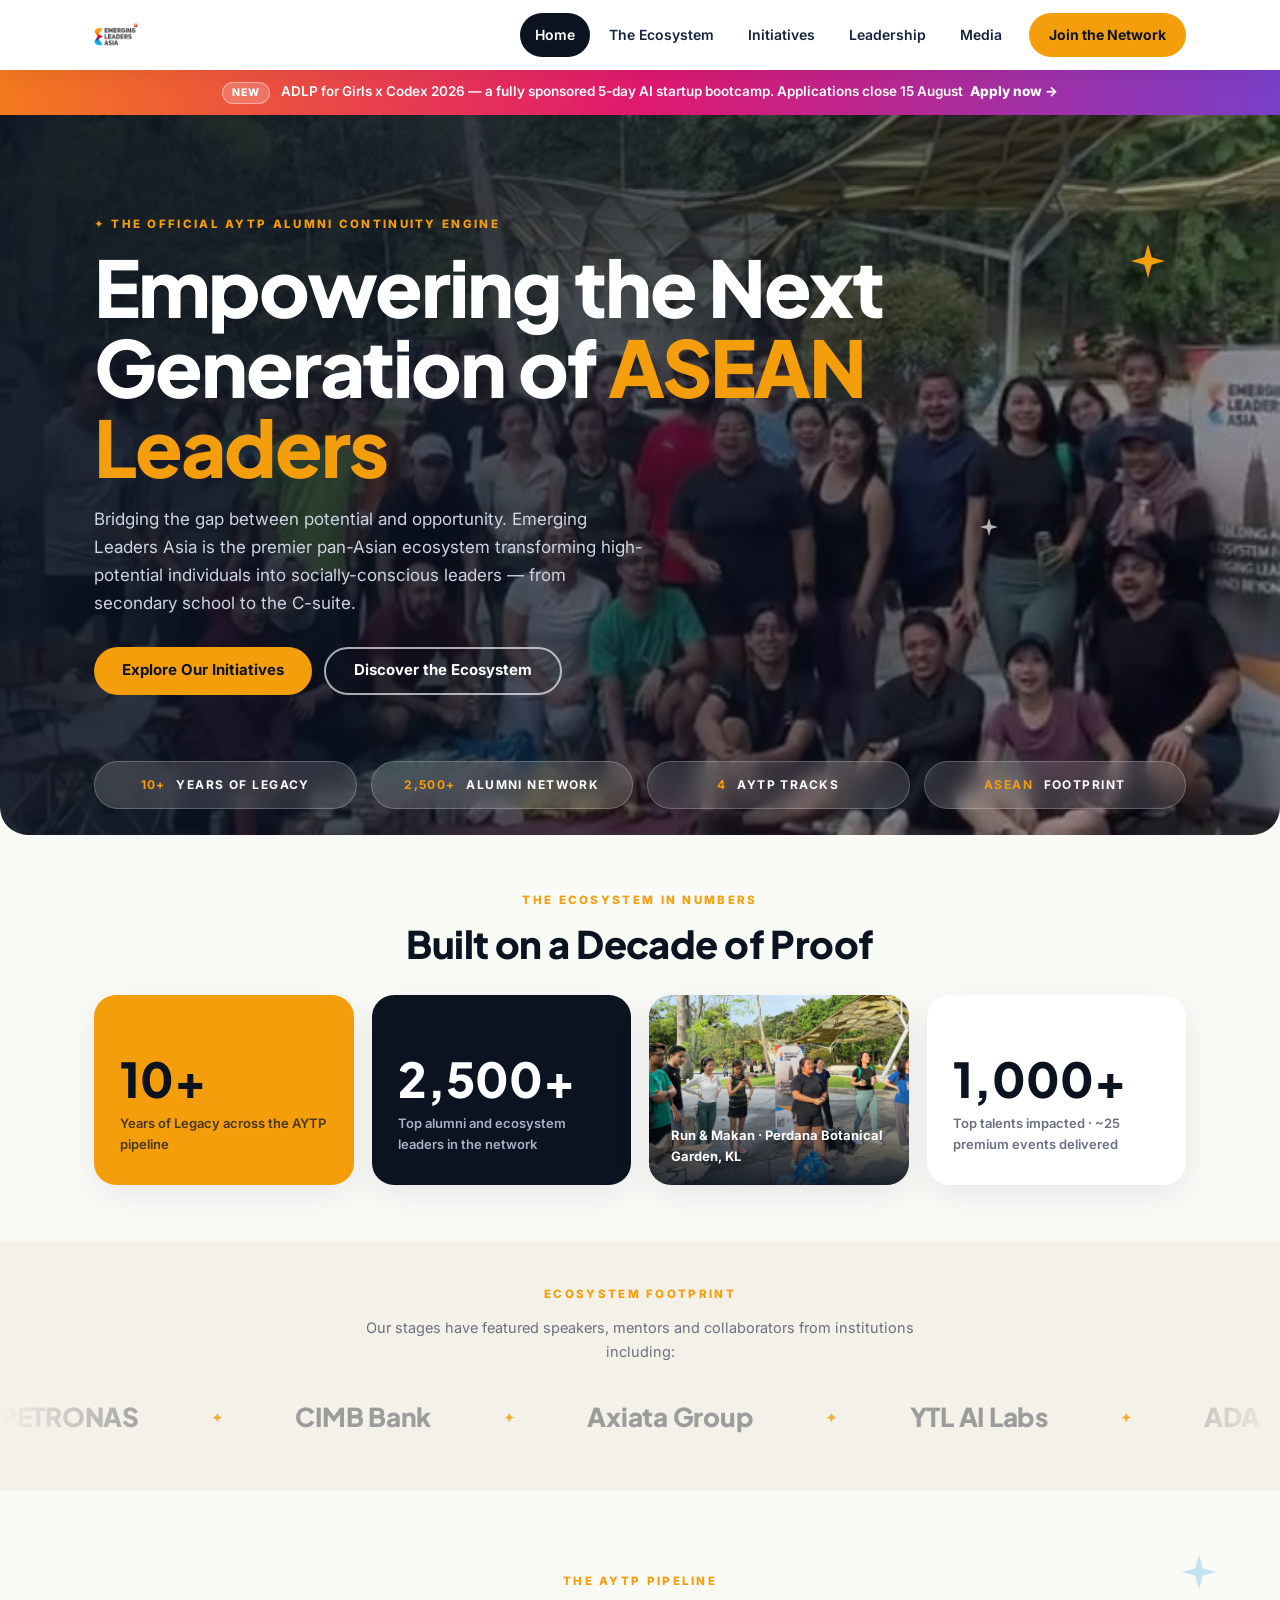
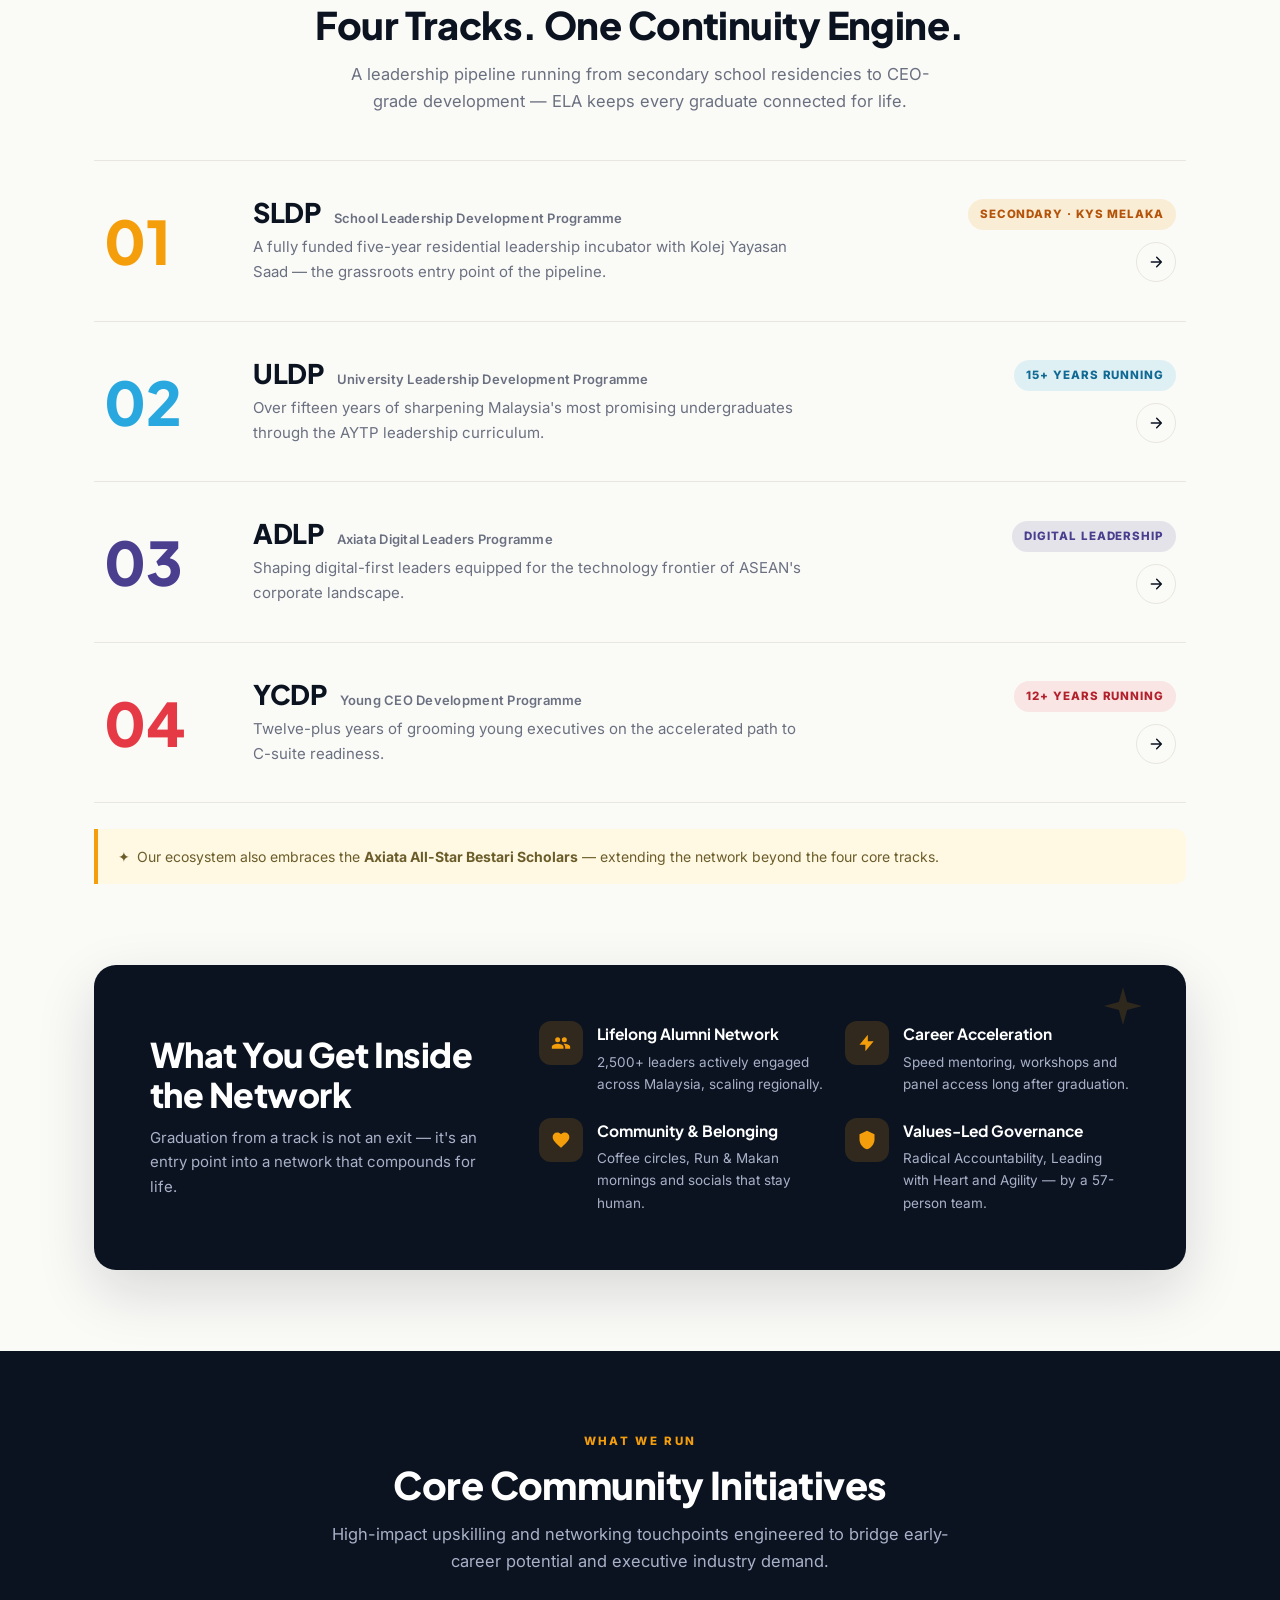
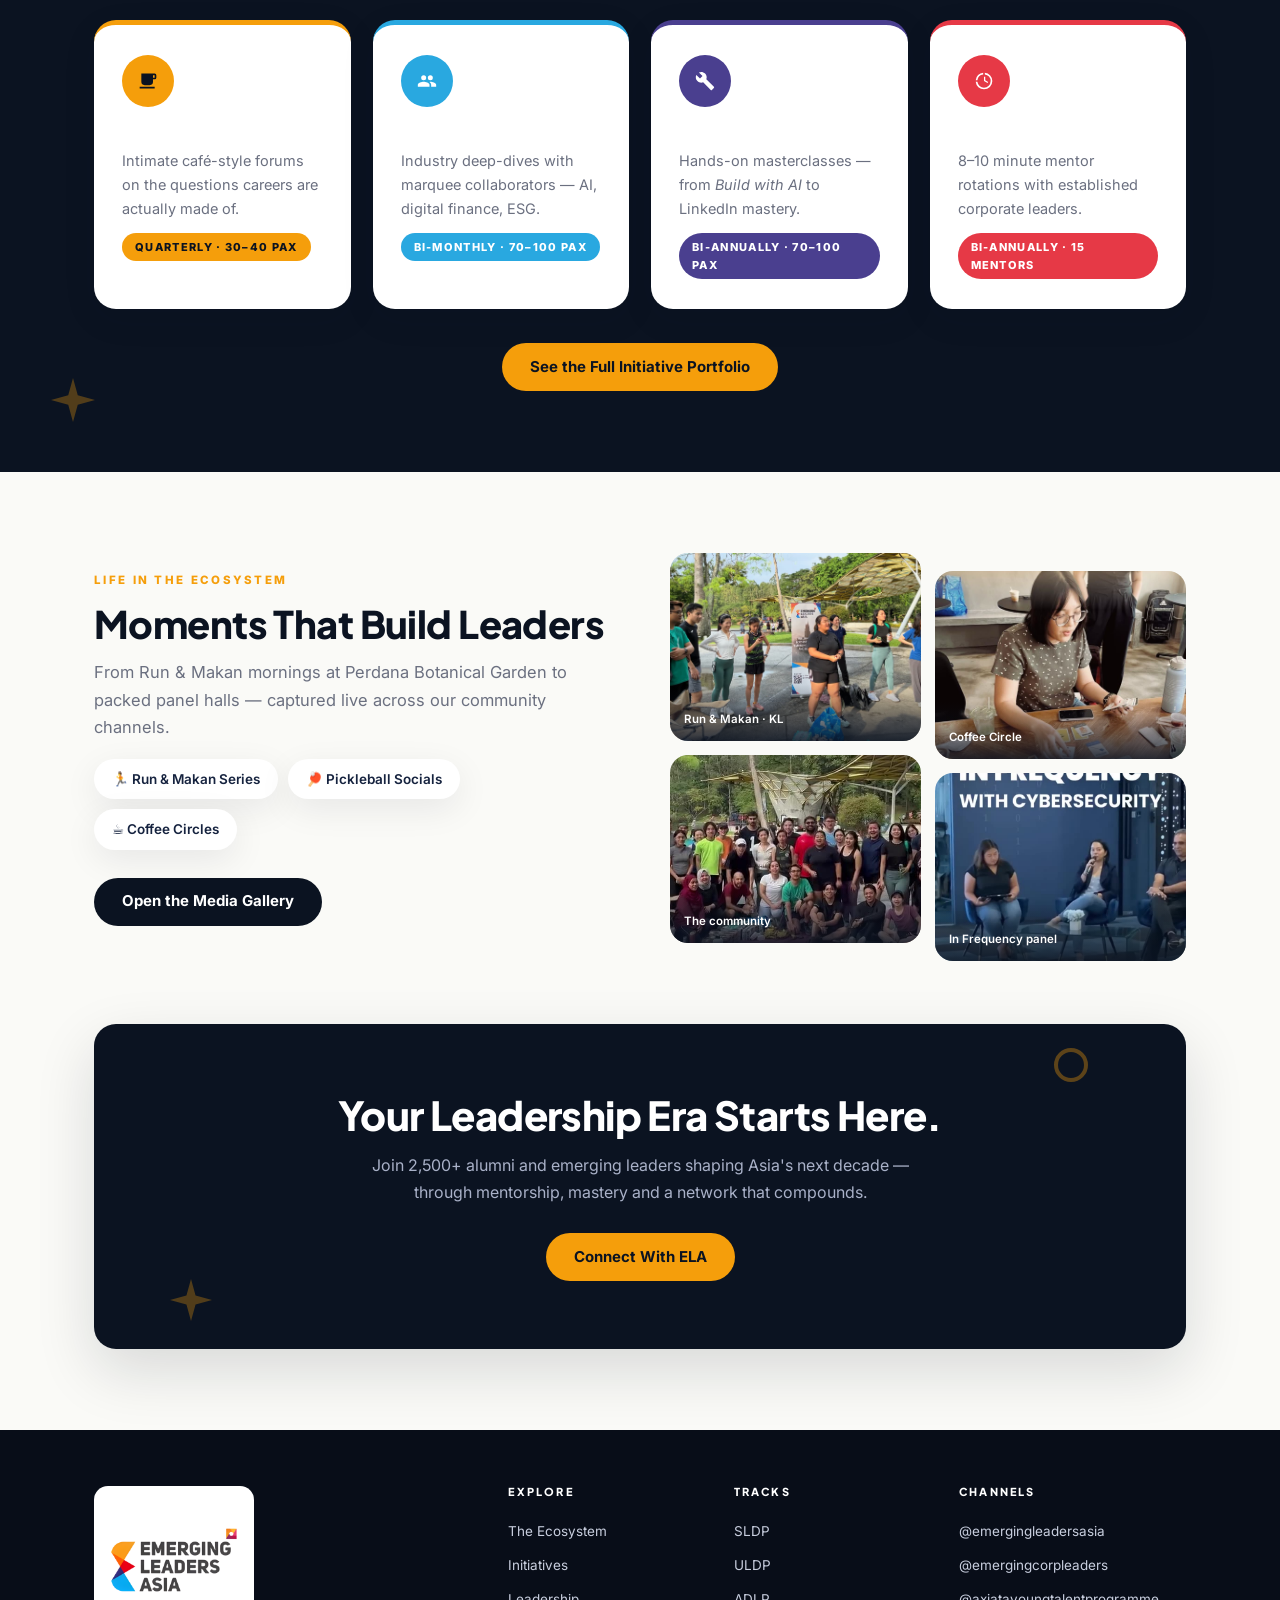
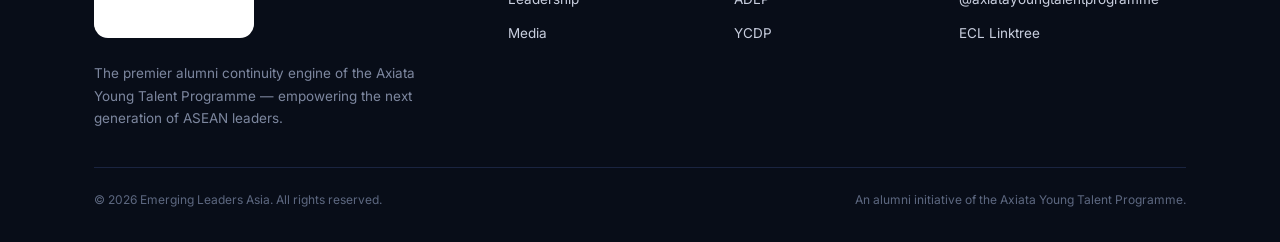
==== commit 55151e65: "Launch ADLP for Girls x Codex 2026 publicly - Remove noindex from adlp-for-girls.html - Announcement" ====
--- a/index.html
+++ b/index.html
@@ -7,7 +7,7 @@
   <meta name="description" content="Emerging Leaders Asia (ELA) is the premier alumni continuity engine for the Axiata Young Talent Programme — empowering the next generation of ASEAN leaders.">
   <meta property="og:title" content="Emerging Leaders Asia — Asia's Ecosystem for Emerging Leaders">
   <meta property="og:description" content="10+ years of legacy. 2,500+ alumni. The official AYTP alumni continuity engine.">
-  <meta property="og:image" content="https://afsaruddinrusyaidi-prog.github.io/ela-website/assets/img/og-cover.jpg">
+  <meta property="og:image" content="https://emergingleadersasia.com/assets/img/og-cover.jpg">
   <meta property="og:type" content="website">
   <link rel="icon" href="data:image/svg+xml,%3Csvg xmlns='http://www.w3.org/2000/svg' viewBox='0 0 100 100'%3E%3Crect width='100' height='100' rx='20' fill='%230b1321'/%3E%3Cpath d='M50 14l9 27 27 9-27 9-9 27-9-27-27-9 27-9z' fill='%23f59e0b'/%3E%3C/svg%3E">
   <link rel="preconnect" href="https://fonts.googleapis.com">
@@ -34,6 +34,12 @@
       </nav>
     </div>
   </header>
+
+  <!-- ================= ANNOUNCEMENT ================= -->
+  <a class="announce" href="adlp-for-girls.html">
+    <span class="a-badge">NEW</span>
+    ADLP for Girls x Codex 2026 — a fully sponsored 5-day AI startup bootcamp. Applications close 15 August&ensp;<b>Apply now →</b>
+  </a>
 
   <!-- ================= HERO (full-bleed photo) ================= -->
   <div class="hero-full">
--- a/assets/css/main.css
+++ b/assets/css/main.css
@@ -884,3 +884,74 @@
 .photo-stagger > *:hover img { transform: scale(1.06); }
 .photo-stagger .cap { position: absolute; inset: auto 0 0 0; padding: 26px 14px 12px; font-size: 11.5px; font-weight: 600; color: #fff; text-align: left; background: linear-gradient(180deg, transparent, rgba(11,19,33,.85)); }
 @media (max-width: 820px) { .photo-stagger { grid-template-columns: repeat(2, 1fr); } }
+
+/* v3 pipeline journey (ecosystem) */
+.pipeline { position: relative; max-width: 920px; margin: 0 auto; }
+.pipeline::before { content: ""; position: absolute; left: 33px; top: 20px; bottom: 20px; width: 3px; border-radius: 2px;
+  background: linear-gradient(180deg, var(--amber) 0%, var(--blue) 36%, var(--purple) 66%, var(--red) 100%); }
+.pipeline .stage { position: relative; display: grid; grid-template-columns: 92px 1fr; gap: 18px; padding-bottom: 36px; }
+.pipeline .stage:last-child { padding-bottom: 0; }
+.pipeline .pnum { position: relative; text-align: center; font-family: var(--font-display); font-weight: 800; font-size: clamp(38px, 5vw, 54px); line-height: 1; padding-top: 6px; }
+.pipeline .pnum::before { content: ""; position: absolute; left: 50%; top: 0; transform: translateX(-50%); width: 68px; height: 76px; border-radius: 18px; background: var(--bg); z-index: -1; }
+.pipeline .pnum .st { display: block; margin-top: 8px; font-family: var(--font-body); font-size: 10px; font-weight: 800; letter-spacing: .14em; text-transform: uppercase; color: var(--grey); }
+.pipeline .stage.t-amber .pnum { color: var(--amber); }
+.pipeline .stage.t-blue .pnum { color: var(--blue); }
+.pipeline .stage.t-purple .pnum { color: var(--purple); }
+.pipeline .stage.t-red .pnum { color: var(--red); }
+.pipeline .track-equal { margin: 0; }
+@media (max-width: 560px) {
+  .pipeline::before { left: 23px; }
+  .pipeline .stage { grid-template-columns: 58px 1fr; gap: 12px; }
+  .pipeline .pnum::before { width: 48px; height: 56px; }
+}
+
+/* v3 monogram tiles (leadership) — Ragged Edge colour-field treatment */
+.person-card { padding: 0; overflow: hidden; border-top: none; }
+.person-card .avatar {
+  width: 100%; height: auto; aspect-ratio: 5/4; border-radius: 0; margin: 0;
+  display: flex; align-items: center; justify-content: center;
+  font-family: var(--font-display); font-weight: 800; font-size: clamp(52px, 6vw, 84px);
+  color: rgba(255,255,255,.92);
+  background: linear-gradient(150deg, var(--amber), #d97706);
+  text-shadow: 0 4px 22px rgba(11,19,33,.22);
+}
+.person-card.t-blue .avatar { background: linear-gradient(150deg, var(--blue), #1479ab); }
+.person-card.t-purple .avatar { background: linear-gradient(150deg, #6a5acd, var(--purple)); }
+.person-card.t-red .avatar { background: linear-gradient(150deg, var(--red), #b3212d); }
+.person-card h3, .person-card .role { padding: 0 20px; }
+.person-card h3 { margin-top: 16px; }
+.person-card .team { margin: 14px 20px 0; padding: 12px 0 16px; }
+.person-card:hover .avatar { filter: saturate(1.15); }
+
+/* v3 flagship numerals (initiatives) */
+.card .wm {
+  position: absolute; top: 18px; right: 22px;
+  font-family: var(--font-display); font-weight: 800; font-size: 44px; line-height: 1;
+  color: rgba(11,19,33,.07); pointer-events: none;
+}
+.card { position: relative; }
+
+/* v3 media masonry — photo grid becomes columns with varied heights */
+#photo-grid { display: block; columns: 4; column-gap: 14px; }
+#photo-grid .photo-cell { width: 100%; margin: 0 0 14px; display: block; break-inside: avoid; aspect-ratio: auto; }
+#photo-grid .photo-cell img { aspect-ratio: auto; }
+#photo-grid .photo-cell:nth-child(5n+1) img { aspect-ratio: 3/4; }
+#photo-grid .photo-cell:nth-child(5n+3) img { aspect-ratio: 1/1; }
+#photo-grid .photo-cell:nth-child(5n+4) img { aspect-ratio: 4/3; }
+@media (max-width: 1000px) { #photo-grid { columns: 3; } }
+@media (max-width: 720px) { #photo-grid { columns: 2; } }
+
+/* v3 announcement banner */
+.announce {
+  display: block; text-align: center; padding: 11px 20px;
+  background: linear-gradient(90deg, #f4791f, #e0186e, #7a3fc9);
+  color: #fff; font-size: 13.5px; font-weight: 600; line-height: 1.5;
+  transition: filter .25s var(--ease);
+}
+.announce:hover { filter: brightness(1.08); }
+.announce b { font-weight: 800; white-space: nowrap; }
+.announce .a-badge {
+  display: inline-block; margin-right: 8px; padding: 2px 9px; border-radius: 999px;
+  background: rgba(255,255,255,.2); border: 1px solid rgba(255,255,255,.4);
+  font-size: 10.5px; font-weight: 800; letter-spacing: .12em;
+}
